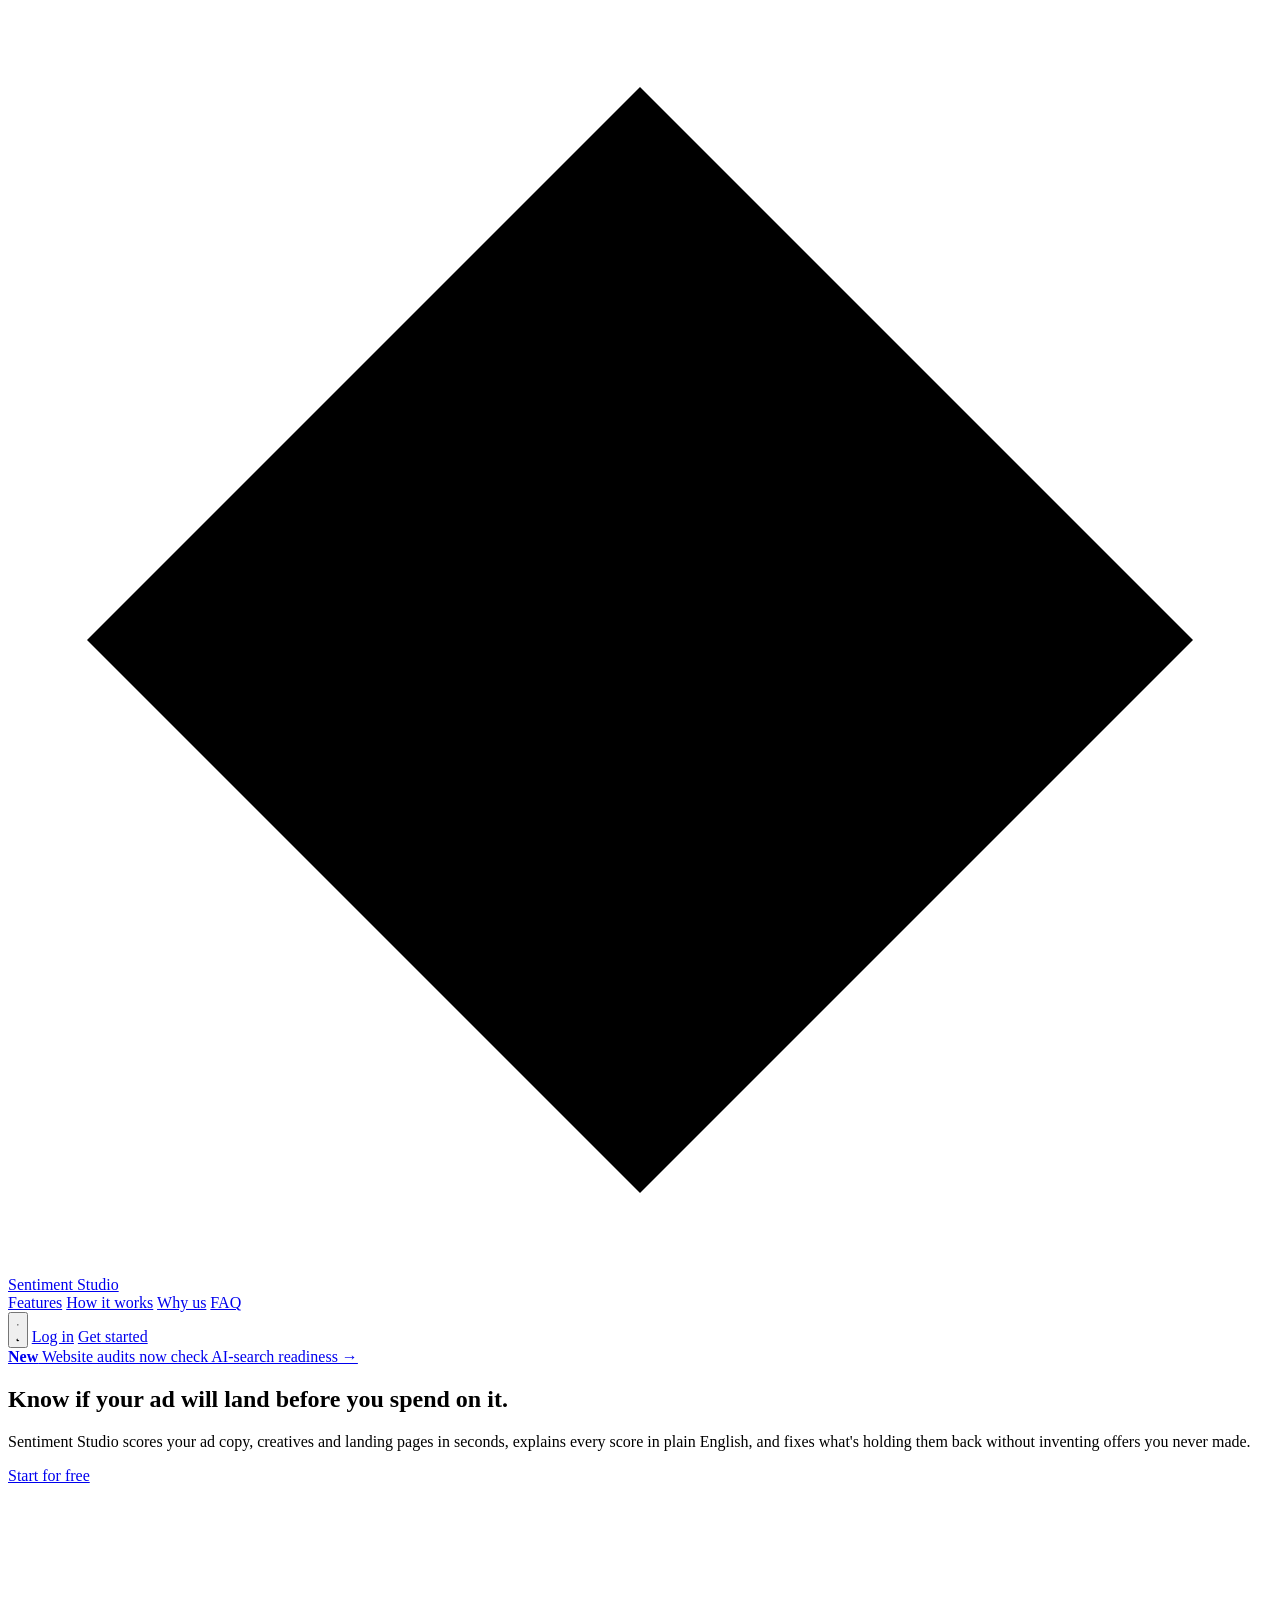
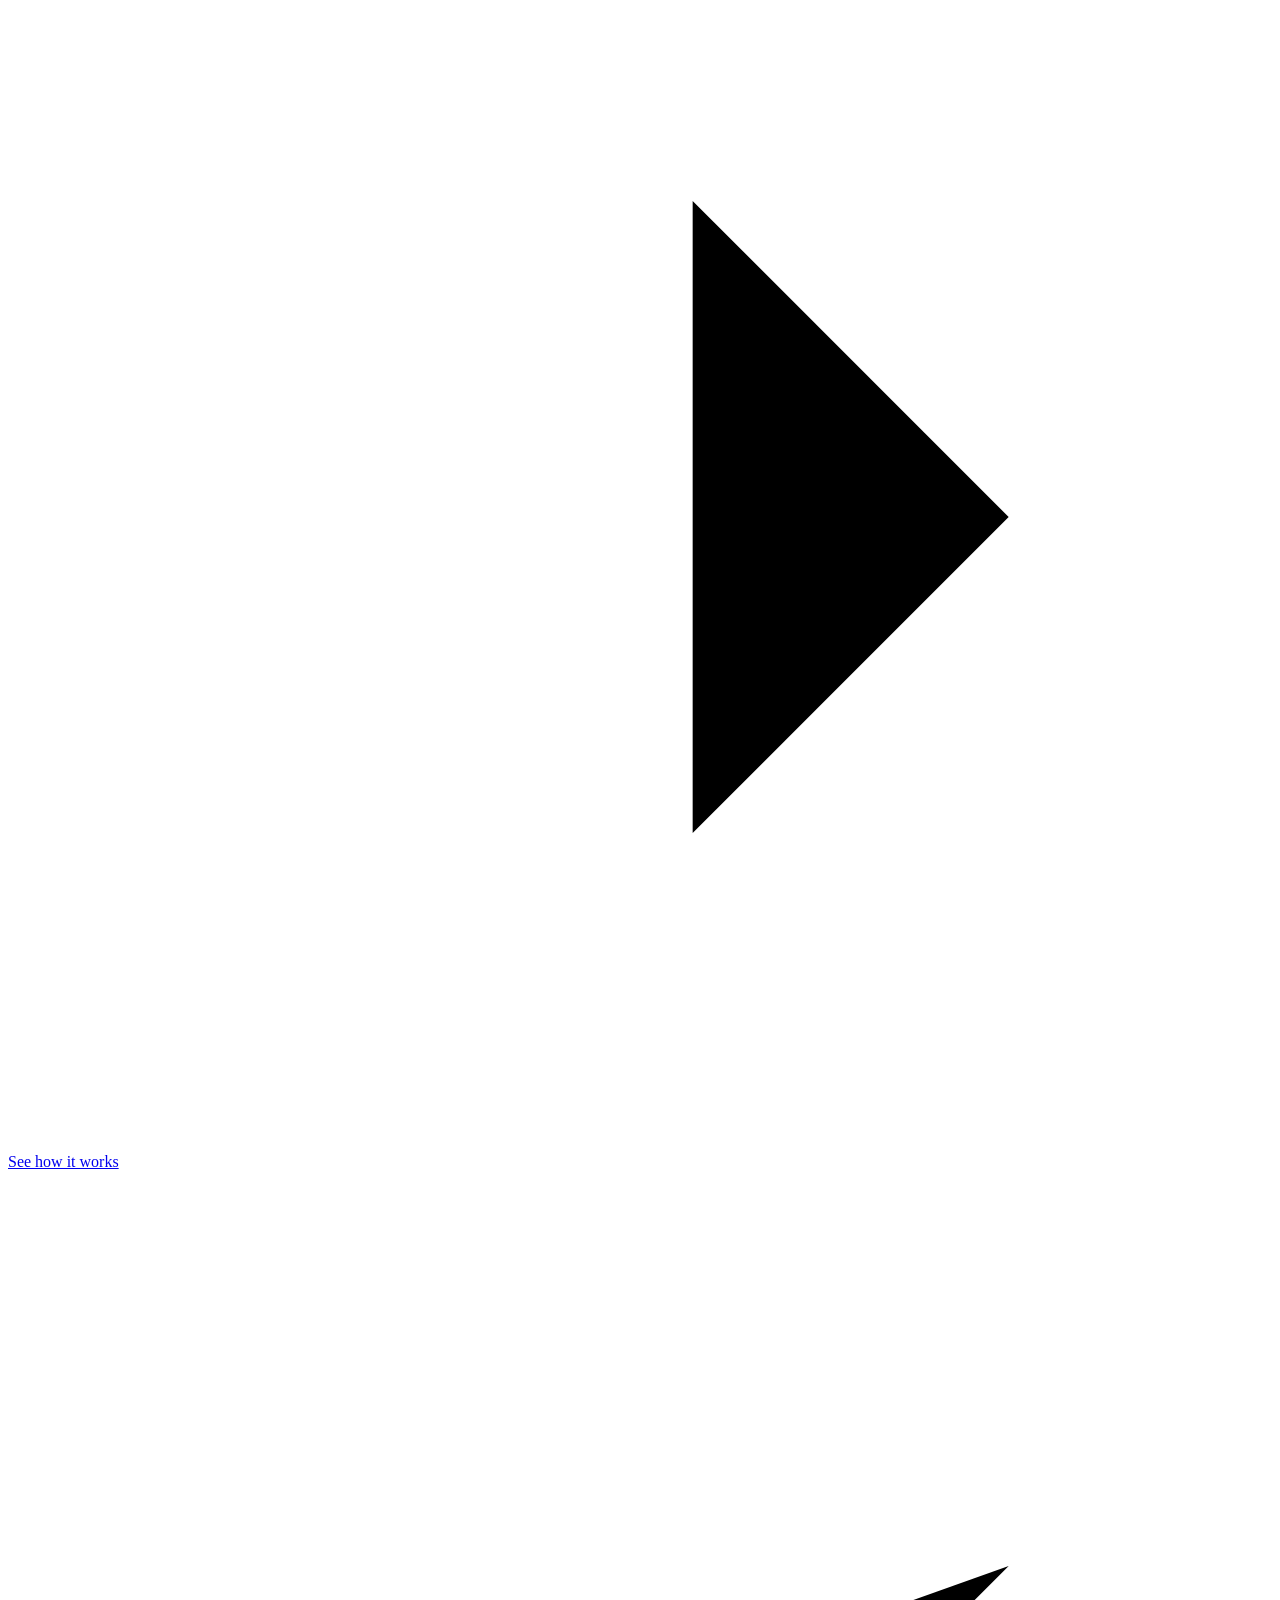
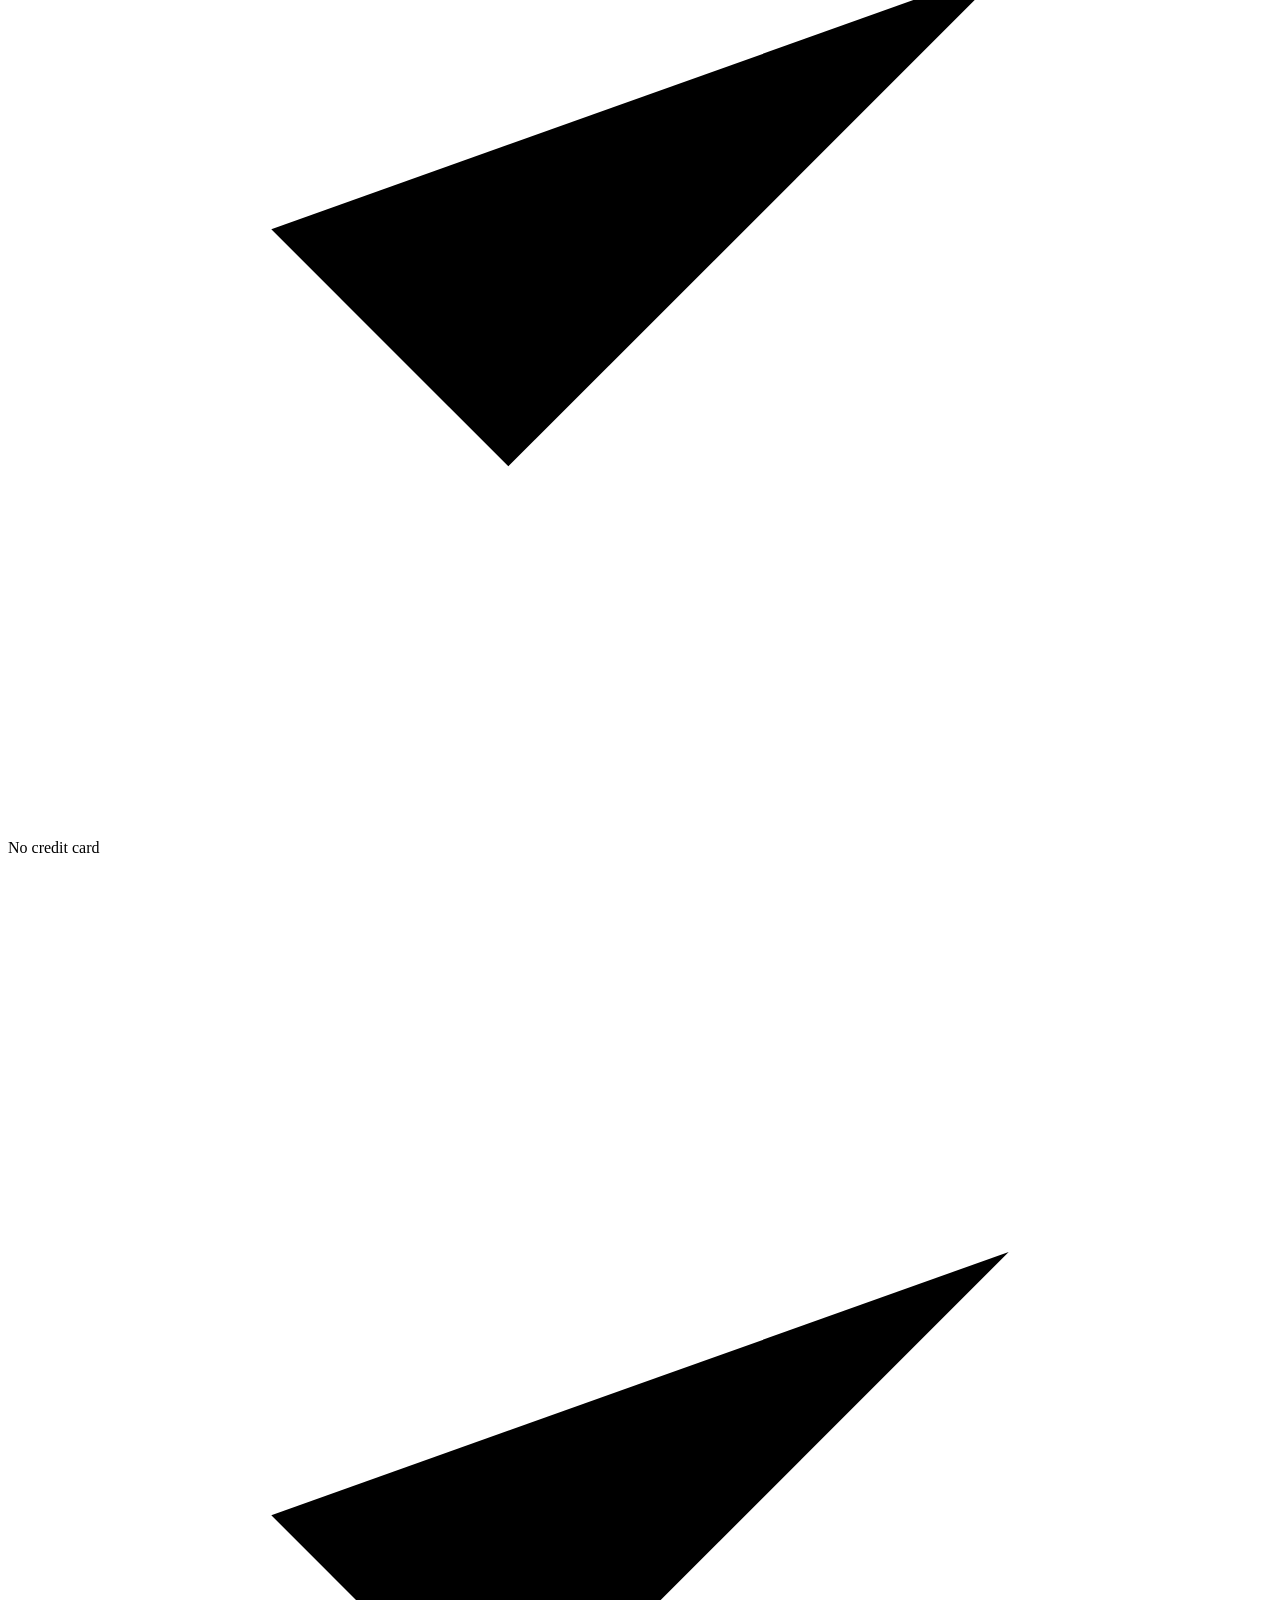
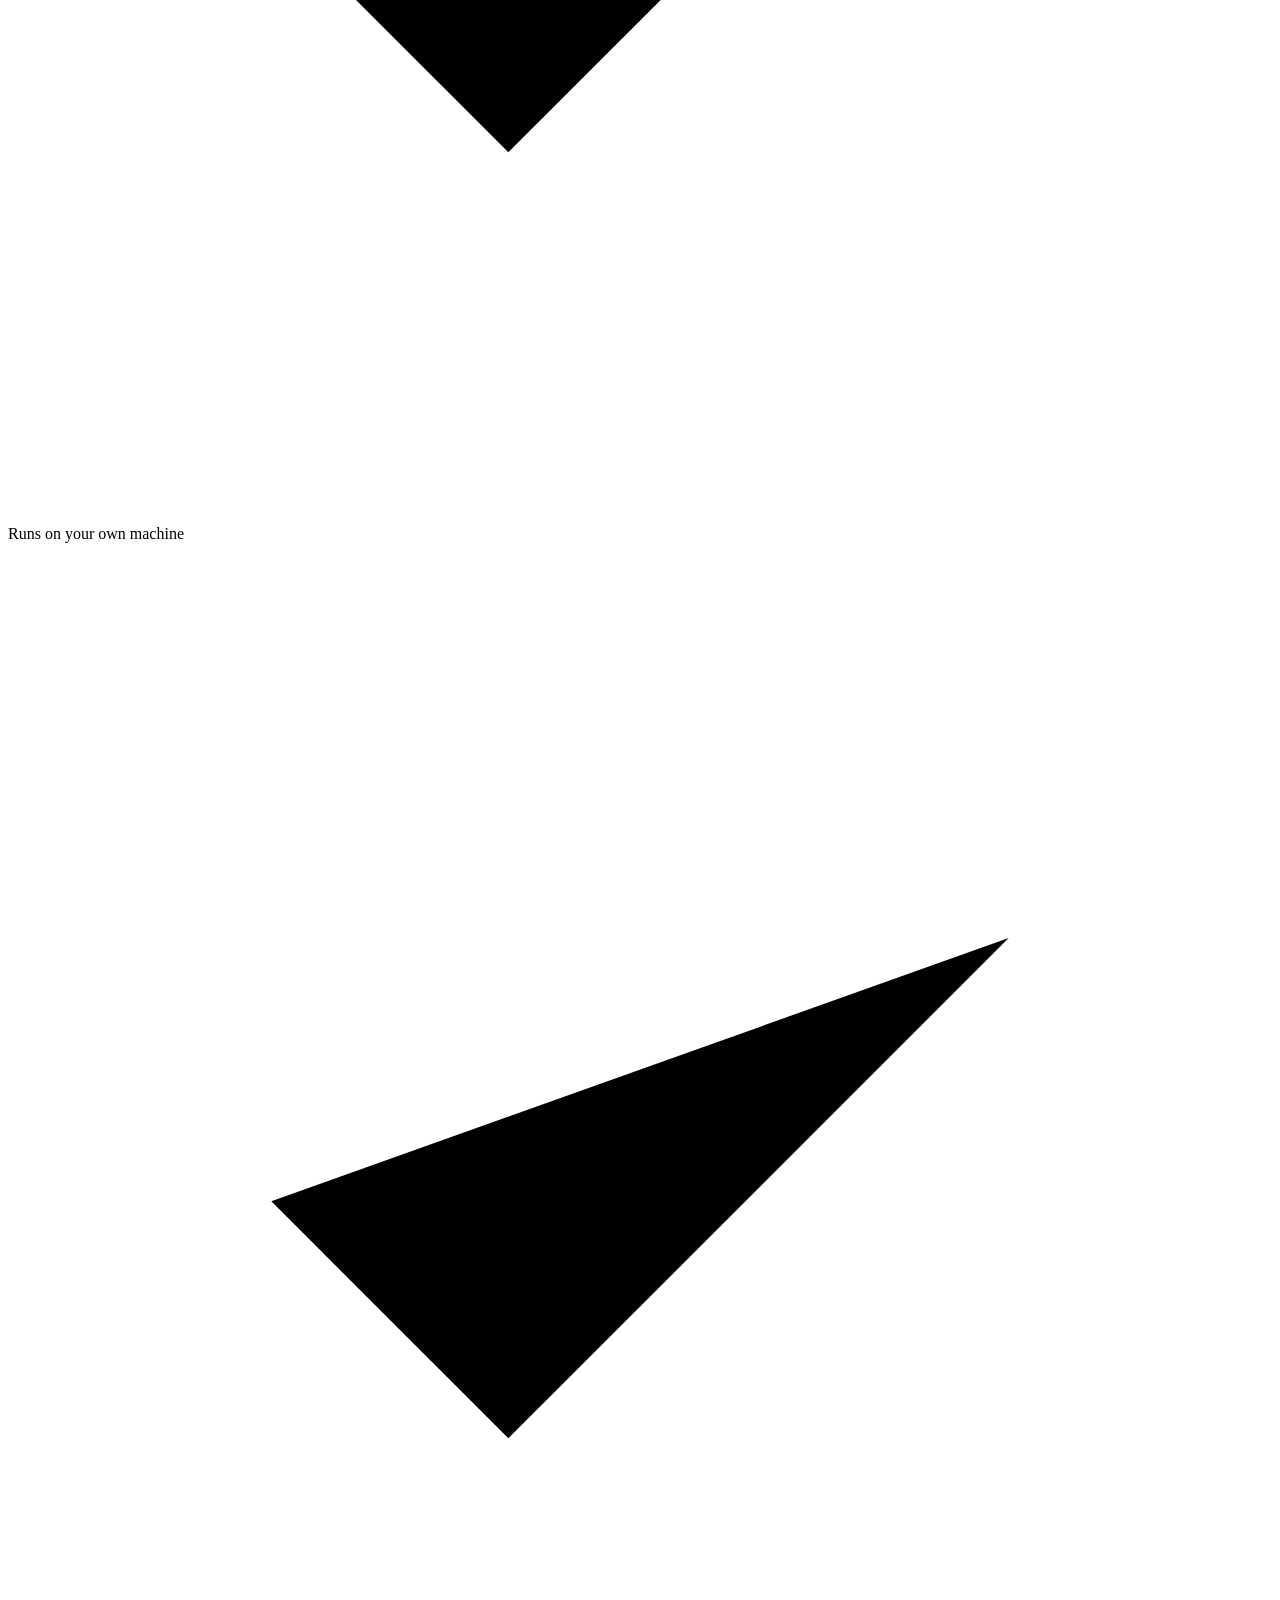
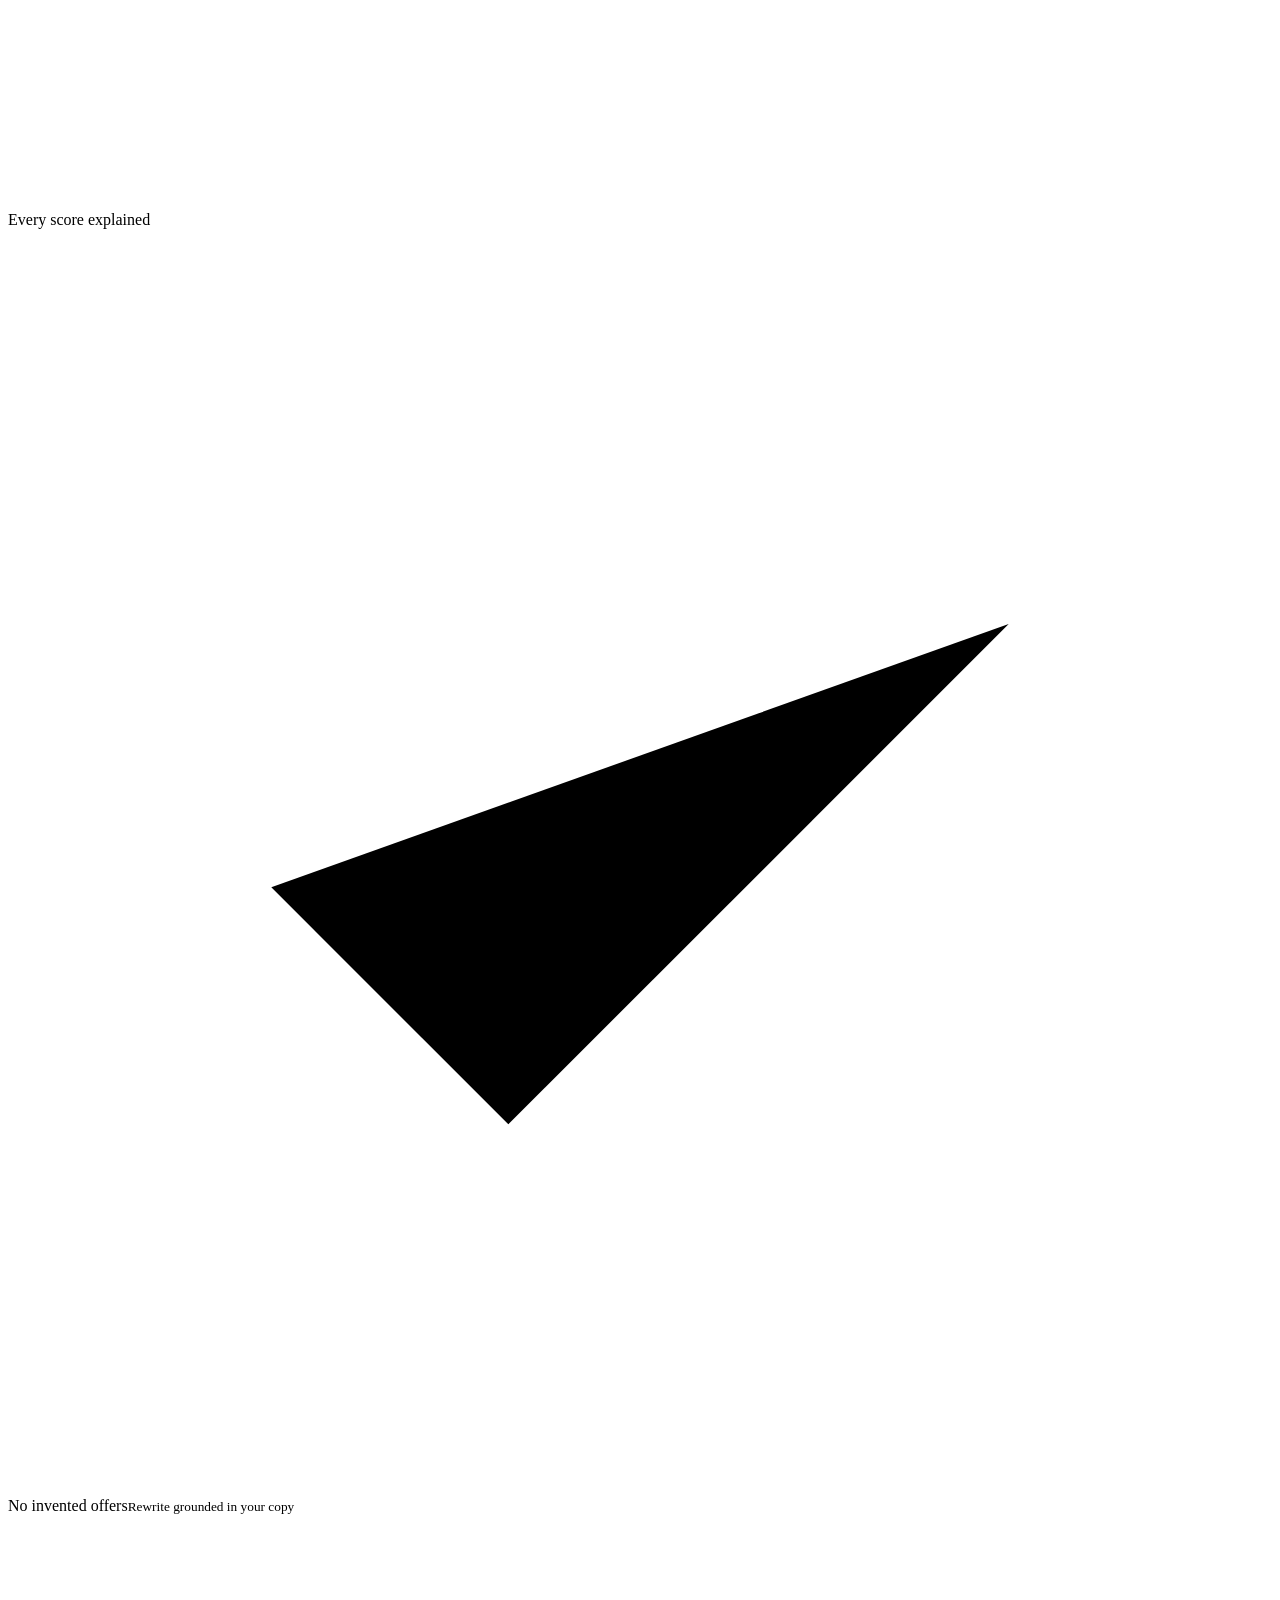
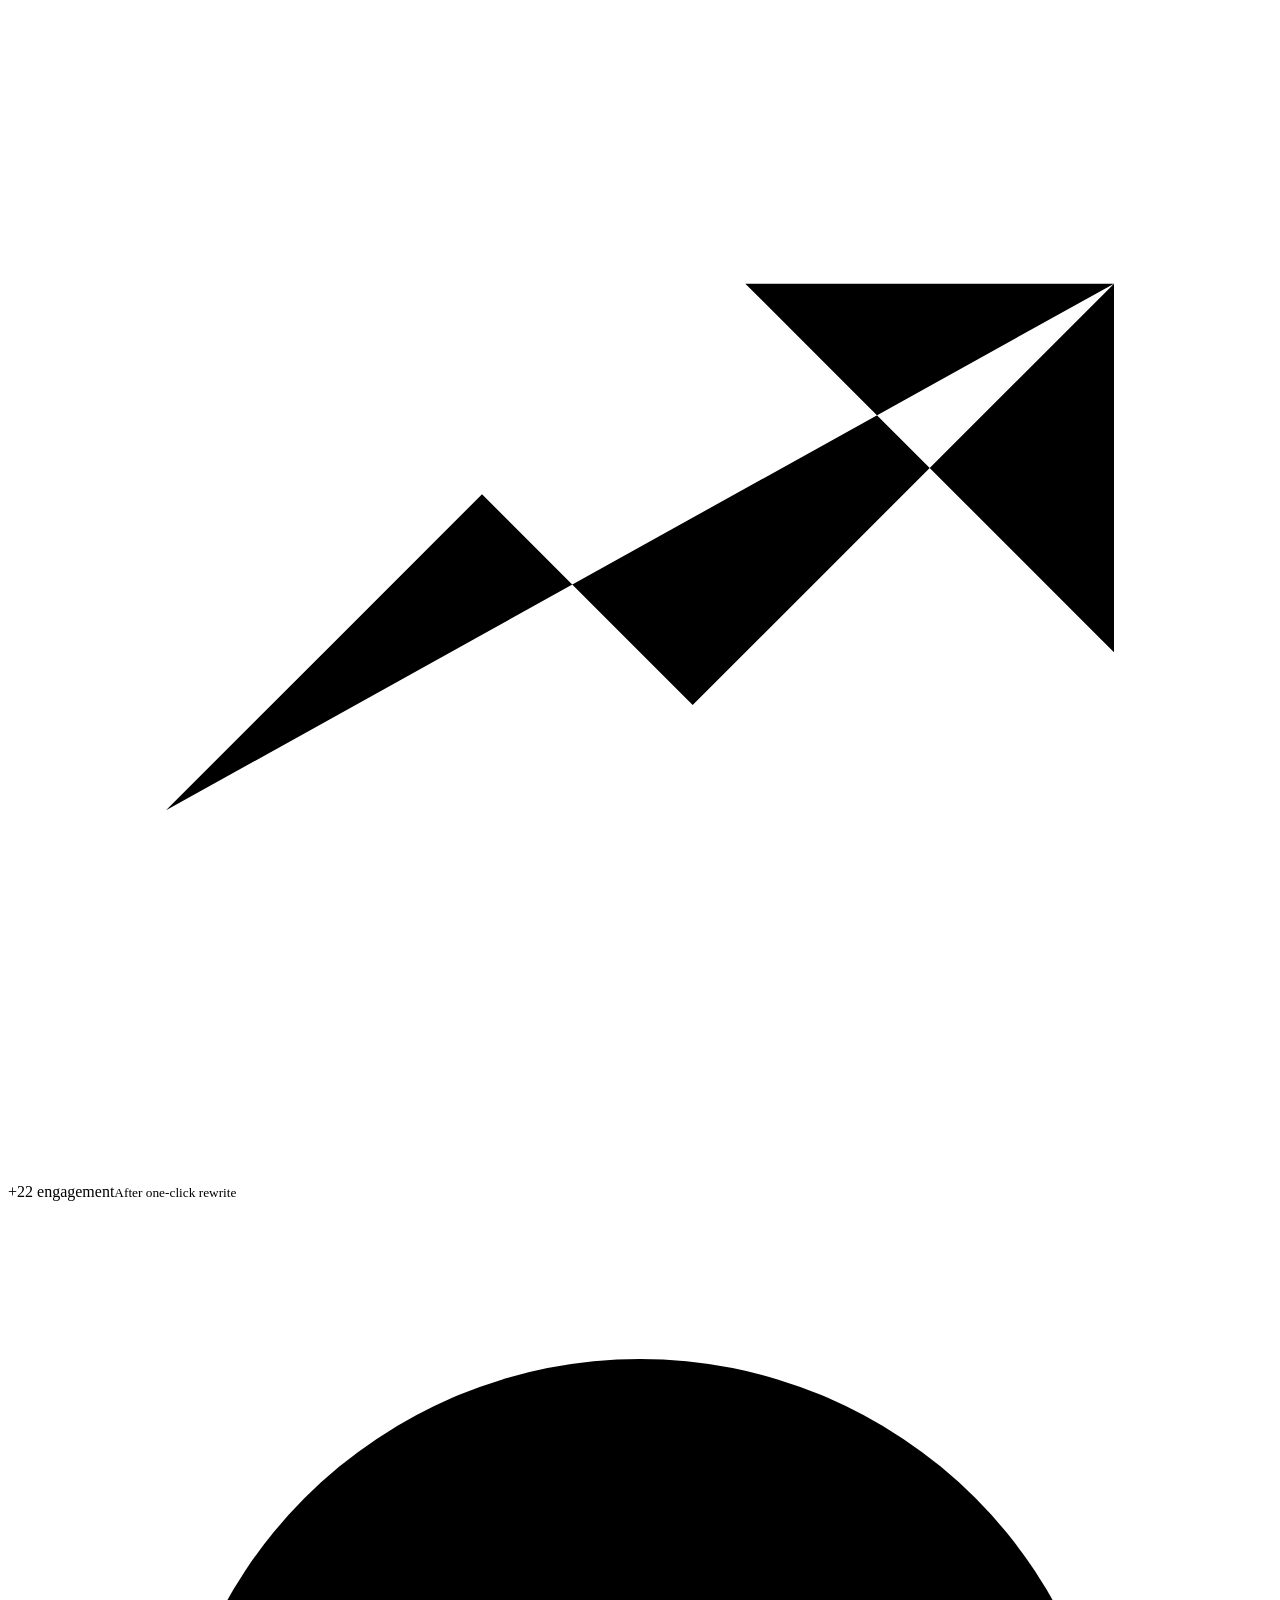
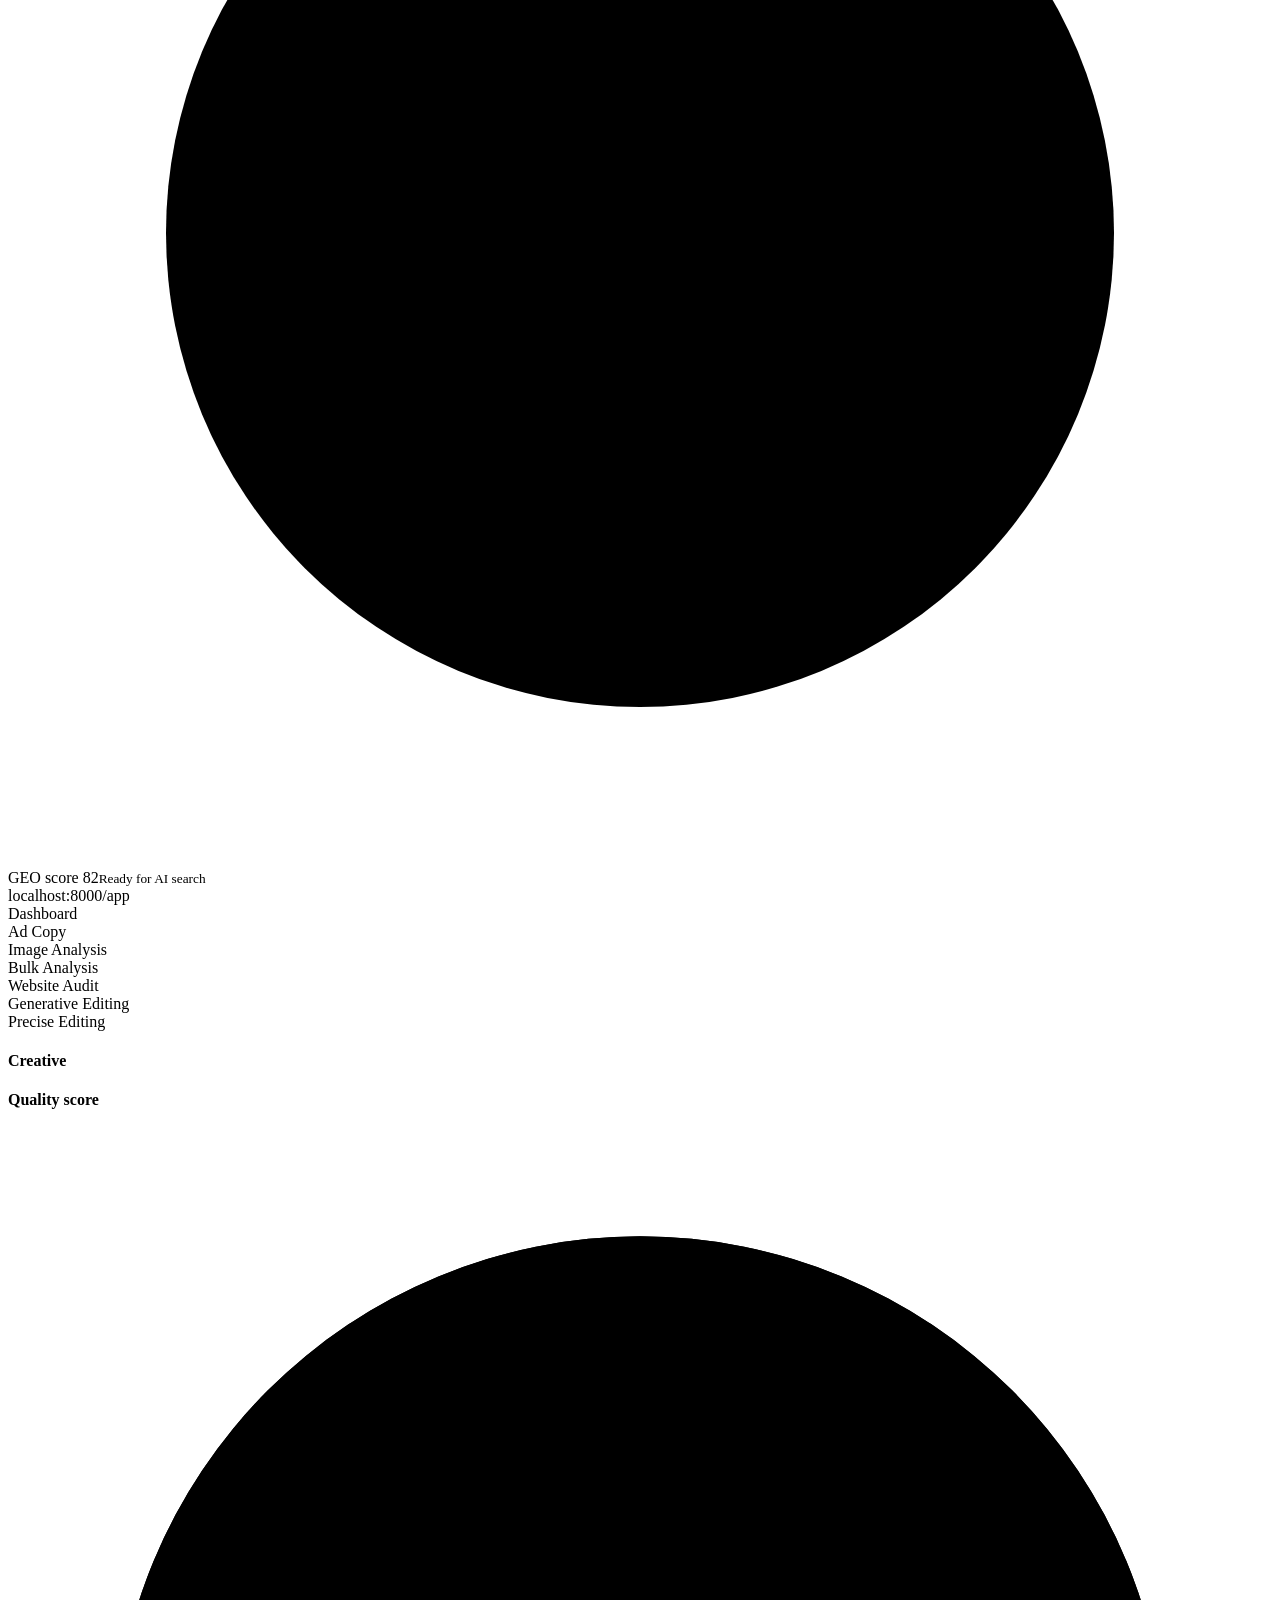
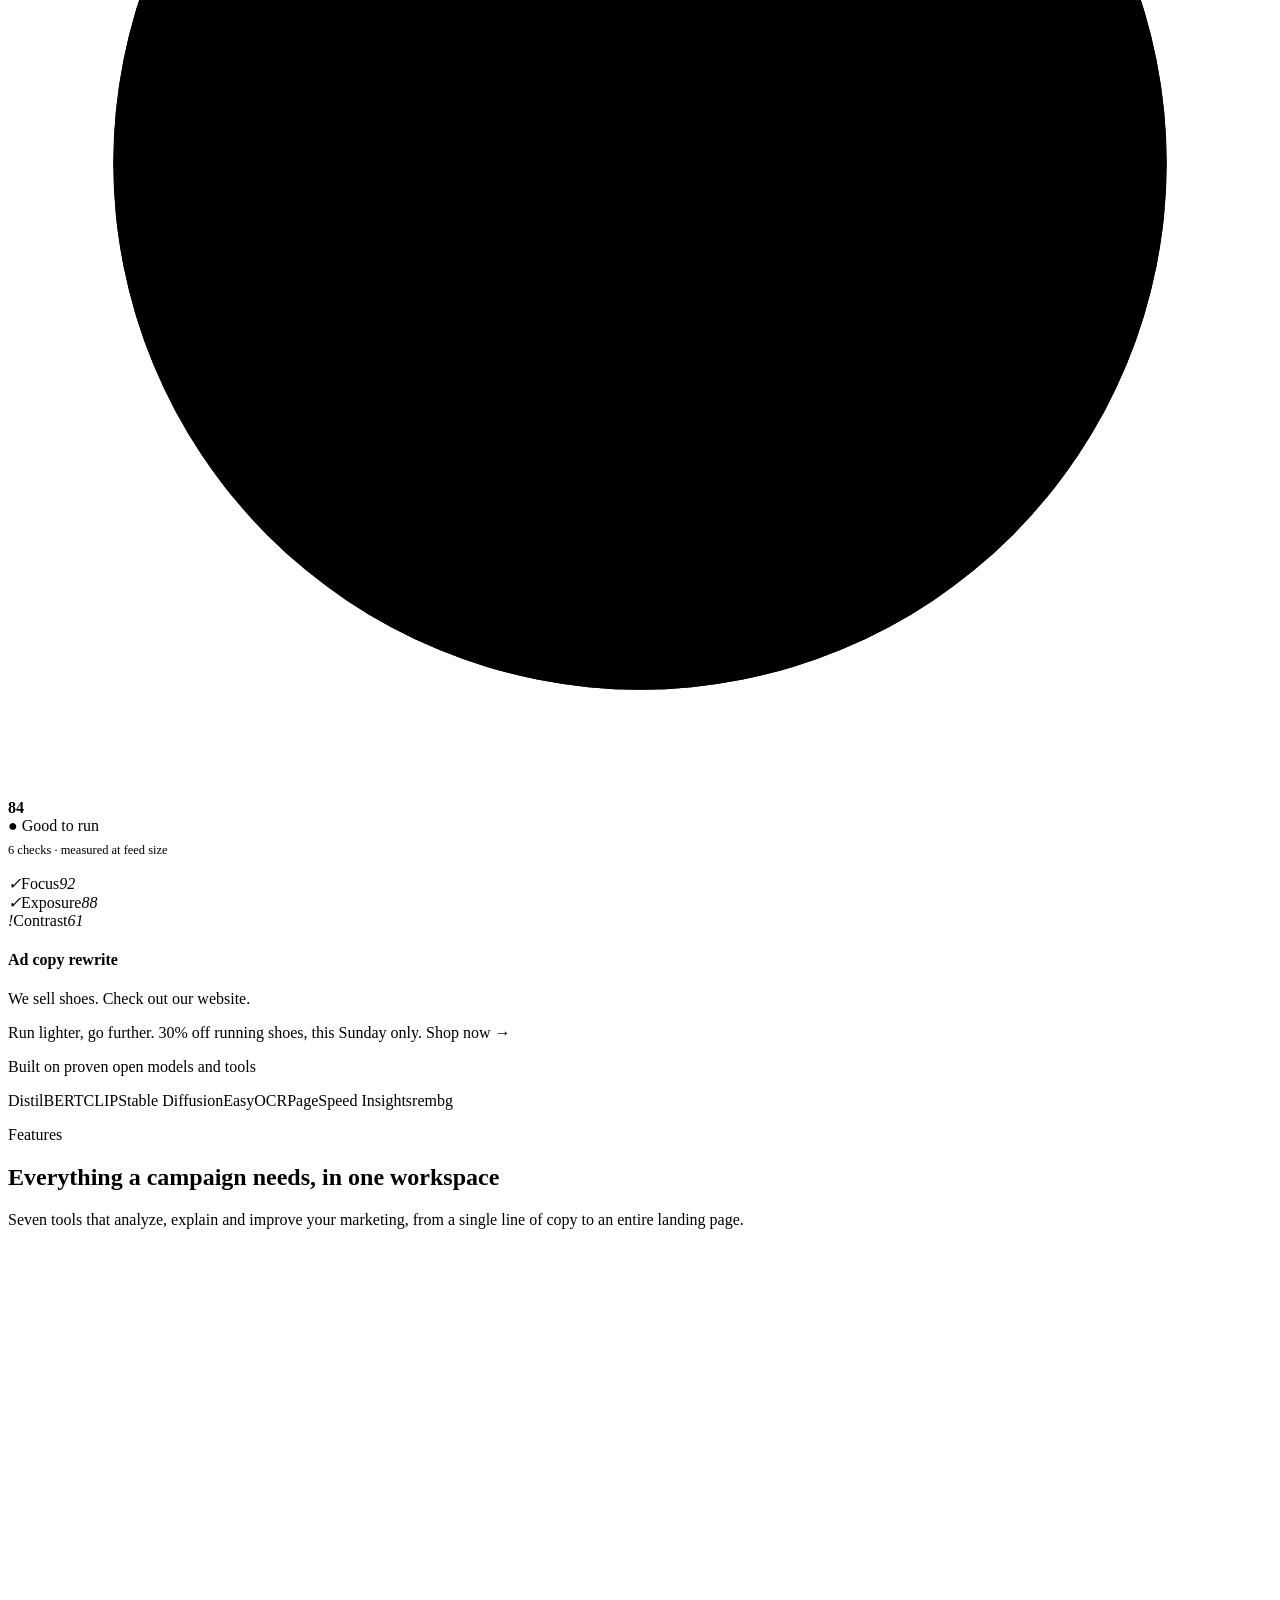
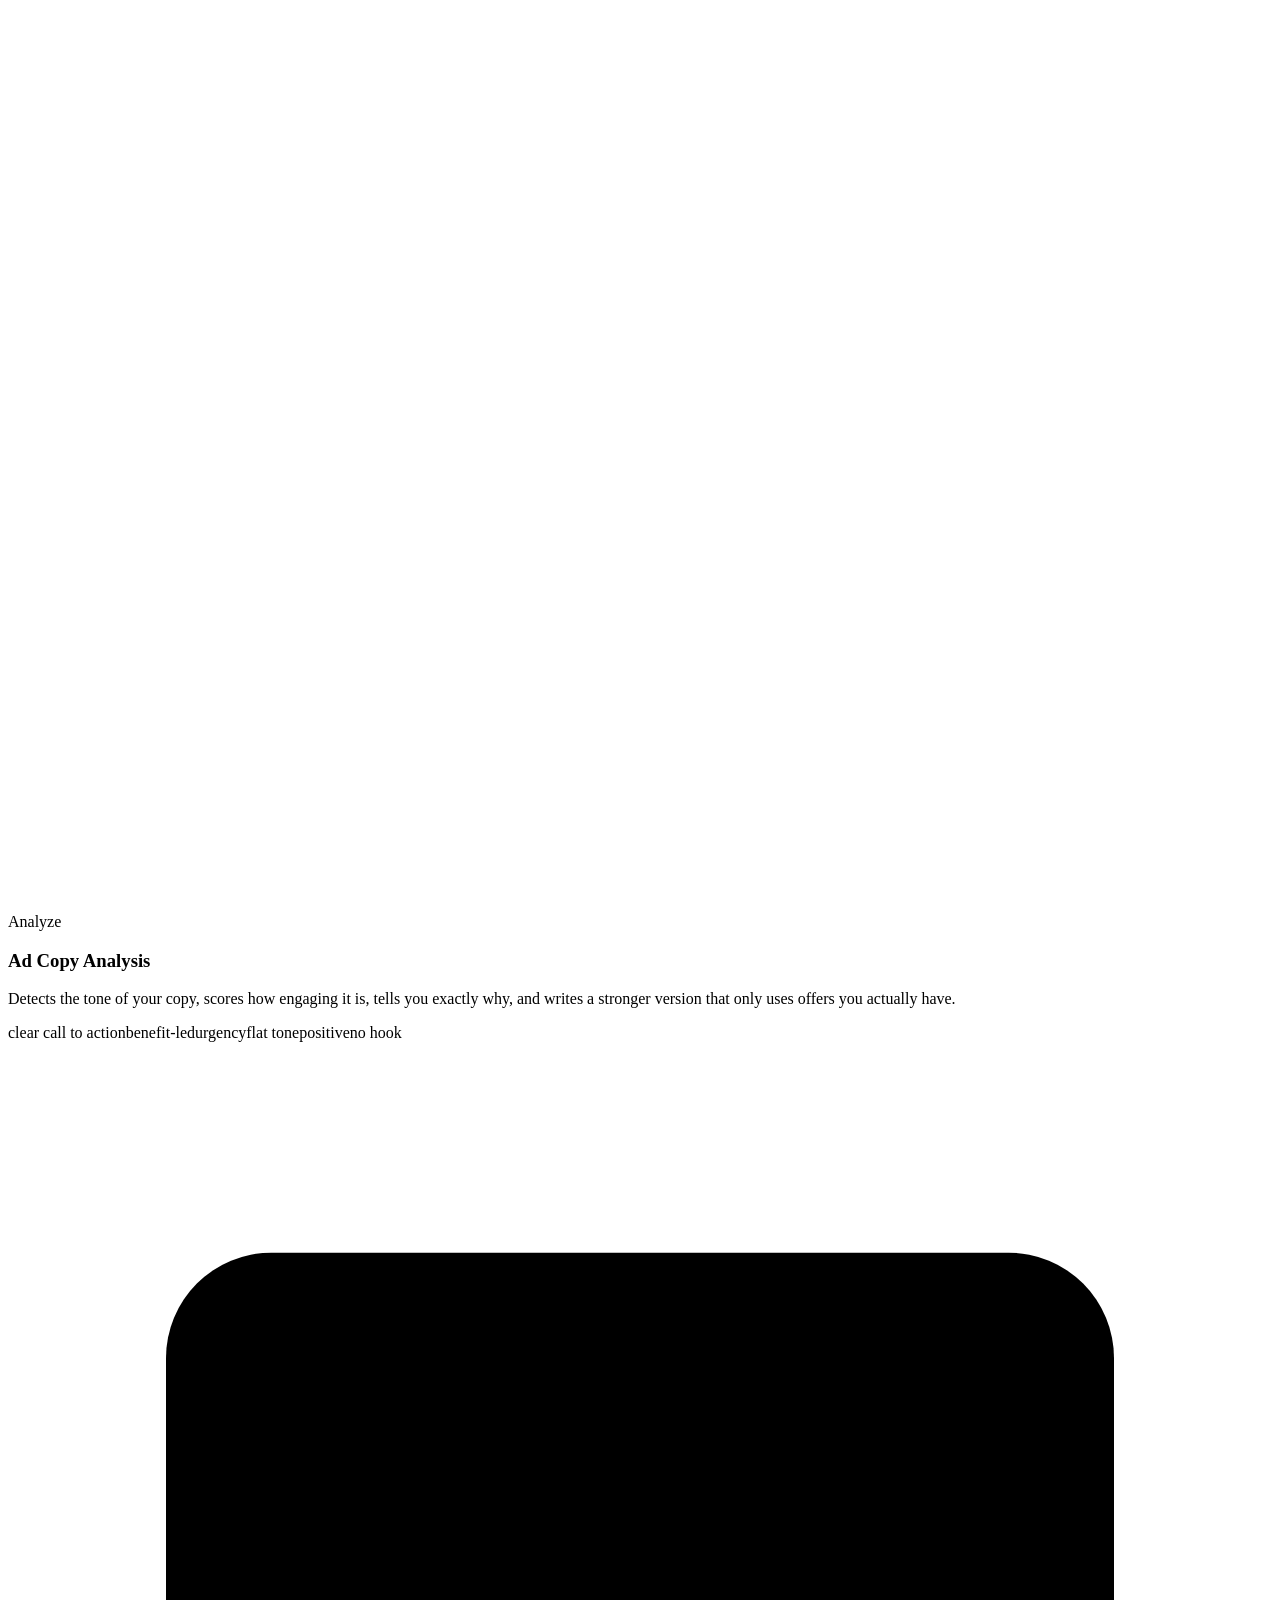
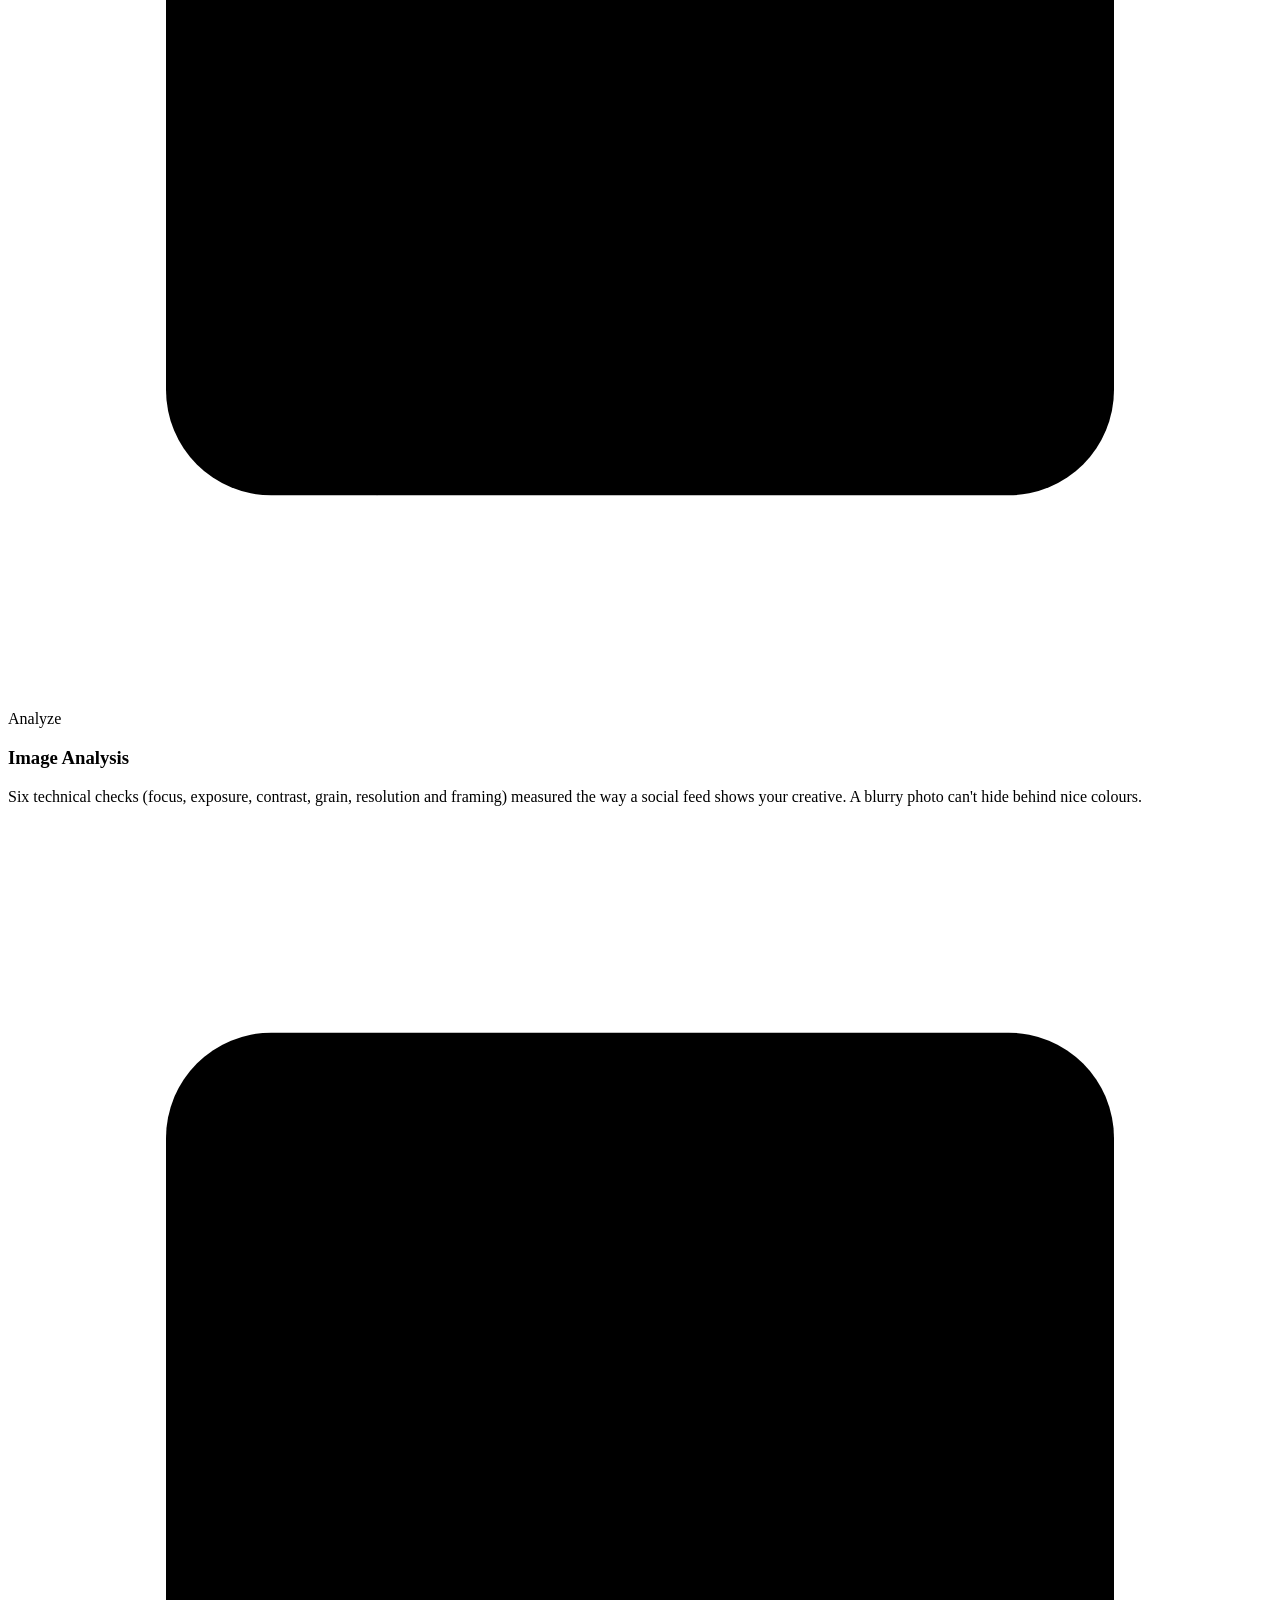
==== web/landing.html @ 0d923887 "Add a landing page, local accounts, a dashboard and light/dark themes - Home page at / introducing t" ====
<!doctype html>
<html lang="en">
<head>
  <meta charset="utf-8">
  <meta name="viewport" content="width=device-width, initial-scale=1">
  <title>Sentiment Studio · Know if your ad will land</title>
  <meta name="description" content="Score your ad copy, creatives and landing pages in seconds, see why, and fix what's holding them back.">
  <link rel="icon" href="data:image/svg+xml,%3Csvg xmlns='http://www.w3.org/2000/svg' viewBox='0 0 32 32'%3E%3Cdefs%3E%3ClinearGradient id='g' x1='0' y1='0' x2='1' y2='1'%3E%3Cstop offset='0' stop-color='%236A4CFF'/%3E%3Cstop offset='1' stop-color='%23FF5E9C'/%3E%3C/linearGradient%3E%3C/defs%3E%3Crect width='32' height='32' rx='9' fill='url(%23g)'/%3E%3Cpath d='M16 7l9 9-9 9-9-9z' fill='white'/%3E%3C/svg%3E">
  <link rel="preconnect" href="https://fonts.googleapis.com">
  <link rel="preconnect" href="https://fonts.gstatic.com" crossorigin>
  <link href="https://fonts.googleapis.com/css2?family=Inter:wght@400;500;600;700&family=Plus+Jakarta+Sans:wght@600;700;800&display=swap" rel="stylesheet">
  <script src="/static/theme.js"></script>
  <link rel="stylesheet" href="/static/theme.css">
  <link rel="stylesheet" href="/static/site.css">
</head>
<body>
  <!-- ── Nav ── -->
  <header class="site-nav" id="nav">
    <div class="container">
      <a class="logo" href="/" aria-label="Sentiment Studio home"><span class="logo-mark"><svg viewBox="0 0 16 16"><path d="M8 1l7 7-7 7-7-7z"/></svg></span><span class="logo-text">Sentiment Studio</span></a>
      <nav class="nav-links" aria-label="Sections">
        <a href="#features">Features</a>
        <a href="#how">How it works</a>
        <a href="#why">Why us</a>
        <a href="#faq">FAQ</a>
      </nav>
      <div class="nav-actions">
        <button class="theme-toggle" data-theme-toggle aria-label="Switch light or dark mode">
          <svg class="i-sun" viewBox="0 0 24 24"><circle cx="12" cy="12" r="4"/><path d="M12 2v2M12 20v2M4.9 4.9l1.4 1.4M17.7 17.7l1.4 1.4M2 12h2M20 12h2M4.9 19.1l1.4-1.4M17.7 6.3l1.4-1.4"/></svg>
          <svg class="i-moon" viewBox="0 0 24 24"><path d="M21 12.8A9 9 0 1 1 11.2 3a7 7 0 0 0 9.8 9.8z"/></svg>
        </button>
        <a class="btn btn-ghost" href="/login" id="nav-login">Log in</a>
        <a class="btn btn-primary" href="/signup" id="nav-cta">Get started</a>
      </div>
    </div>
  </header>

  <main>
    <!-- ── Hero ── -->
    <section class="hero">
      <div class="hero-grid-bg"></div>
      <div class="container">
        <div class="hero-copy">
          <a class="eyebrow-pill reveal" href="#features"><b>New</b> Website audits now check AI-search readiness →</a>
          <h1 class="reveal reveal-d1">Know if your ad will land <span class="gradient-text">before you spend on it.</span></h1>
          <p class="hero-sub reveal reveal-d2">Sentiment Studio scores your ad copy, creatives and landing pages in seconds,
            explains every score in plain English, and fixes what's holding them back without inventing offers you never made.</p>
          <div class="hero-cta reveal reveal-d3">
            <a class="btn btn-primary btn-lg" href="/signup">Start for free
              <svg viewBox="0 0 24 24"><path d="M5 12h14M13 6l6 6-6 6"/></svg></a>
            <a class="btn btn-secondary btn-lg" href="#how">See how it works</a>
          </div>
          <div class="hero-trust reveal reveal-d3">
            <span><svg viewBox="0 0 24 24"><path d="M5 12.5l4.5 4.5L19 7.5"/></svg>No credit card</span>
            <span><svg viewBox="0 0 24 24"><path d="M5 12.5l4.5 4.5L19 7.5"/></svg>Runs on your own machine</span>
            <span><svg viewBox="0 0 24 24"><path d="M5 12.5l4.5 4.5L19 7.5"/></svg>Every score explained</span>
          </div>
        </div>

        <!-- Product preview, drawn in HTML -->
        <div class="mock-wrap reveal" id="mock">
          <div class="float float-1"><span class="fi"><svg viewBox="0 0 24 24"><path d="M5 12.5l4.5 4.5L19 7.5"/></svg></span>
            <div>No invented offers<small>Rewrite grounded in your copy</small></div></div>
          <div class="float float-2"><span class="fi"><svg viewBox="0 0 24 24"><path d="M3 17l6-6 4 4 8-8M14 7h7v7"/></svg></span>
            <div>+22 engagement<small>After one-click rewrite</small></div></div>
          <div class="float float-3"><span class="fi"><svg viewBox="0 0 24 24"><circle cx="12" cy="12" r="9"/><path d="M3 12h18M12 3a14 14 0 0 1 0 18"/></svg></span>
            <div>GEO score 82<small>Ready for AI search</small></div></div>
          <div class="mock" aria-hidden="true">
            <div class="mock-bar"><i></i><i></i><i></i><span>localhost:8000/app</span></div>
            <div class="mock-body">
              <div class="mock-side">
                <div>Dashboard</div><div>Ad Copy</div><div class="on">Image Analysis</div><div>Bulk Analysis</div>
                <div>Website Audit</div><div>Generative Editing</div><div>Precise Editing</div>
              </div>
              <div class="mock-main">
                <div class="mock-card"><h4>Creative</h4><div class="mock-img"></div></div>
                <div class="mock-card">
                  <h4>Quality score</h4>
                  <div class="mock-score">
                    <div class="mini-ring"><svg viewBox="0 0 84 84"><circle class="t" cx="42" cy="42" r="35"/><circle class="v" cx="42" cy="42" r="35"/></svg><b>84</b></div>
                    <div><span class="pill pill-good">● Good to run</span><div style="font-size:.78rem;color:var(--text-3);margin-top:8px">6 checks · measured at feed size</div></div>
                  </div>
                  <div class="mock-checks" style="margin-top:16px">
                    <div class="mock-check"><i class="g">✓</i><span>Focus</span><em>92</em><div class="b"><u style="--w:92%"></u></div></div>
                    <div class="mock-check"><i class="g">✓</i><span>Exposure</span><em>88</em><div class="b"><u style="--w:88%"></u></div></div>
                    <div class="mock-check"><i class="f">!</i><span>Contrast</span><em>61</em><div class="b"><u class="f" style="--w:61%"></u></div></div>
                  </div>
                </div>
                <div class="mock-card mock-copy">
                  <h4>Ad copy rewrite</h4>
                  <p class="old">We sell shoes. Check out our website.</p>
                  <p class="new">Run lighter, go further. 30% off running shoes, this Sunday only. Shop now →</p>
                </div>
              </div>
            </div>
          </div>
        </div>
      </div>
    </section>

    <!-- ── Built on ── -->
    <section class="strip">
      <div class="container">
        <p>Built on proven open models and tools</p>
        <div class="strip-row"><span>DistilBERT</span><span>CLIP</span><span>Stable Diffusion</span><span>EasyOCR</span><span>PageSpeed Insights</span><span>rembg</span></div>
      </div>
    </section>

    <!-- ── Features ── -->
    <section class="section-pad" id="features">
      <div class="container">
        <div class="section-head reveal">
          <p class="kicker">Features</p>
          <h2>Everything a campaign needs, <span class="gradient-text">in one workspace</span></h2>
          <p>Seven tools that analyze, explain and improve your marketing, from a single line of copy to an entire landing page.</p>
        </div>
        <div class="bento">
          <article class="tile tile-lg reveal">
            <span class="t-ico c1"><svg class="ico" viewBox="0 0 24 24"><path d="M4 6h16M4 12h10M4 18h13"/></svg></span>
            <span class="t-tag">Analyze</span>
            <h3>Ad Copy Analysis</h3>
            <p>Detects the tone of your copy, scores how engaging it is, tells you exactly why, and writes a stronger version that only uses offers you actually have.</p>
            <div class="tile-visual"><div class="tv-words"><span class="hl">clear call to action</span><span class="hl">benefit-led</span><span>urgency</span><span class="lo">flat tone</span><span class="hl">positive</span><span class="lo">no hook</span></div></div>
          </article>
          <article class="tile tile-lg reveal reveal-d1">
            <span class="t-ico c2"><svg class="ico" viewBox="0 0 24 24"><rect x="3" y="4" width="18" height="16" rx="2"/><circle cx="9" cy="10" r="2"/><path d="M21 16l-5-5-9 9"/></svg></span>
            <span class="t-tag">Analyze</span>
            <h3>Image Analysis</h3>
            <p>Six technical checks (focus, exposure, contrast, grain, resolution and framing) measured the way a social feed shows your creative. A blurry photo can't hide behind nice colours.</p>
            <div class="tile-visual"><div class="tv-bars"><i style="height:92%"></i><i style="height:70%"></i><i style="height:84%"></i><i style="height:48%"></i><i style="height:76%"></i><i style="height:62%"></i></div></div>
          </article>
          <article class="tile tile-md reveal">
            <span class="t-ico c3"><svg class="ico" viewBox="0 0 24 24"><rect x="3" y="4" width="18" height="16" rx="2"/><path d="M3 10h18M9 10v10"/></svg></span>
            <h3>Bulk Analysis</h3>
            <p>Upload a CSV of a whole campaign. Get tone, scores and rewrites for every row, with charts and a download.</p>
          </article>
          <article class="tile tile-md reveal reveal-d1">
            <span class="t-ico c4"><svg class="ico" viewBox="0 0 24 24"><circle cx="12" cy="12" r="9"/><path d="M3 12h18M12 3a14 14 0 0 1 0 18M12 3a14 14 0 0 0 0 18"/></svg></span>
            <h3>Website Audit</h3>
            <p>SEO, GEO (how ready a page is to be cited by AI assistants) and Core Web Vitals in one report.</p>
          </article>
          <article class="tile tile-md reveal reveal-d2">
            <span class="t-ico c5"><svg class="ico" viewBox="0 0 24 24"><path d="M12 3l1.8 4.7 4.7 1.8-4.7 1.8L12 16l-1.8-4.7-4.7-1.8 4.7-1.8z"/><path d="M19 15l.8 2.2 2.2.8-2.2.8L19 21l-.8-2.2-2.2-.8 2.2-.8z"/></svg></span>
            <h3>Generative Editing</h3>
            <p>Describe a new style or scene and Stable Diffusion restyles your creative, with before and after scores.</p>
          </article>
          <article class="tile tile-lg reveal">
            <span class="t-ico c6"><svg class="ico" viewBox="0 0 24 24"><circle cx="12" cy="12" r="8"/><circle cx="12" cy="12" r="3"/><path d="M12 2v3M12 19v3M2 12h3M19 12h3"/></svg></span>
            <span class="t-tag">Create &amp; edit</span>
            <h3>Precise Editing</h3>
            <p>Remove a busy background in one click, or find the text in an image and replace it, perfect for changing a price or a date without opening a design tool.</p>
          </article>
          <article class="tile tile-lg reveal reveal-d1">
            <span class="t-ico c7"><svg class="ico" viewBox="0 0 24 24"><path d="M12 20h9"/><path d="M16.5 3.5a2.1 2.1 0 0 1 3 3L7 19l-4 1 1-4z"/></svg></span>
            <span class="t-tag">Create &amp; edit</span>
            <h3>Canvas Editor</h3>
            <p>Annotate, crop, draw shapes and add text boxes right in your browser. Download a clean PNG when you're done.</p>
          </article>
        </div>
      </div>
    </section>

    <!-- ── How it works ── -->
    <section class="section-pad" id="how" style="padding-top:24px">
      <div class="container">
        <div class="section-head reveal">
          <p class="kicker">How it works</p>
          <h2>From guesswork to a clear answer in three steps</h2>
        </div>
        <div class="steps">
          <div class="step reveal"><div class="step-num">1</div><h3>Drop it in</h3>
            <p>Paste your ad copy, upload a creative or a campaign CSV, or enter a landing page URL.</p></div>
          <div class="step reveal reveal-d1"><div class="step-num">2</div><h3>See the score and the why</h3>
            <p>Every score comes with the checks behind it, so you know exactly what's working and what isn't.</p></div>
          <div class="step reveal reveal-d2"><div class="step-num">3</div><h3>Fix it and compare</h3>
            <p>Apply a rewrite, a style or an edit, then compare before and after side by side and download the winner.</p></div>
        </div>
      </div>
    </section>

    <!-- ── Why ── -->
    <section class="section-pad why" id="why">
      <div class="container">
        <div class="section-head reveal">
          <p class="kicker">Why Sentiment Studio</p>
          <h2>Built to be <span class="gradient-text">trusted</span>, not just impressive</h2>
          <p>Most AI tools hand you a number. We show our working, and we never let a nice-looking result hide a real problem.</p>
        </div>
        <div class="why-grid">
          <div class="why-card reveal"><div class="w-ico"><svg class="ico" viewBox="0 0 24 24"><path d="M9 11l3 3 8-8"/><path d="M20 12v6a2 2 0 0 1-2 2H6a2 2 0 0 1-2-2V6a2 2 0 0 1 2-2h9"/></svg></div>
            <h3>Every score explained</h3><p>Each number lists the checks and reasons behind it, and is clearly labelled as a rule-based heuristic or a trained model.</p></div>
          <div class="why-card reveal reveal-d1"><div class="w-ico"><svg class="ico" viewBox="0 0 24 24"><path d="M12 3l8 4v5c0 5-3.5 8-8 9-4.5-1-8-4-8-9V7z"/><path d="M9 12l2 2 4-4"/></svg></div>
            <h3>Never invents offers</h3><p>Rewrites can only mention prices, discounts, deadlines or guarantees that appear in your copy or offer details. Anything else is rejected.</p></div>
          <div class="why-card reveal reveal-d2"><div class="w-ico"><svg class="ico" viewBox="0 0 24 24"><circle cx="11" cy="11" r="7"/><path d="M21 21l-4.3-4.3M8 11h6"/></svg></div>
            <h3>Real defects can't hide</h3><p>A blurry, dark or low-resolution image is capped at a low score, however good the rest looks. That's how it should be.</p></div>
          <div class="why-card reveal"><div class="w-ico"><svg class="ico" viewBox="0 0 24 24"><rect x="4" y="10" width="16" height="11" rx="2"/><path d="M8 10V7a4 4 0 0 1 8 0v3"/></svg></div>
            <h3>Private by design</h3><p>Your copy and creatives are analyzed on your own machine. Nothing is uploaded to a third-party AI service.</p></div>
          <div class="why-card reveal reveal-d1"><div class="w-ico"><svg class="ico" viewBox="0 0 24 24"><path d="M13 2L4 14h7l-1 8 9-12h-7z"/></svg></div>
            <h3>Answers in seconds</h3><p>Models stay loaded and warm, so a copy or image check comes back almost instantly, with no queue and no credits.</p></div>
          <div class="why-card reveal reveal-d2"><div class="w-ico"><svg class="ico" viewBox="0 0 24 24"><rect x="3" y="3" width="7" height="7" rx="1.5"/><rect x="14" y="3" width="7" height="7" rx="1.5"/><rect x="3" y="14" width="7" height="7" rx="1.5"/><rect x="14" y="14" width="7" height="7" rx="1.5"/></svg></div>
            <h3>One tool, not five</h3><p>Copy testing, image QA, SEO audits and quick edits live in one workspace with one login and one history.</p></div>
        </div>

        <div class="vs">
          <div class="vs-col them reveal">
            <h3>Without Sentiment Studio</h3>
            <ul>
              <li><svg viewBox="0 0 24 24"><path d="M6 6l12 12M18 6L6 18"/></svg>Launch, wait for results, and find out the ad was weak after the budget is spent</li>
              <li><svg viewBox="0 0 24 24"><path d="M6 6l12 12M18 6L6 18"/></svg>AI copy tools that happily invent a "50% off" you never offered</li>
              <li><svg viewBox="0 0 24 24"><path d="M6 6l12 12M18 6L6 18"/></svg>A soft, blurry creative slips through because it "looked fine on my laptop"</li>
              <li><svg viewBox="0 0 24 24"><path d="M6 6l12 12M18 6L6 18"/></svg>Separate tools and logins for copy, images, SEO and editing</li>
            </ul>
          </div>
          <div class="vs-col us reveal reveal-d1">
            <h3><span class="logo-mark" style="width:26px;height:26px;border-radius:8px"><svg viewBox="0 0 16 16"><path d="M8 1l7 7-7 7-7-7z"/></svg></span>With Sentiment Studio</h3>
            <ul>
              <li><svg viewBox="0 0 24 24"><path d="M5 12.5l4.5 4.5L19 7.5"/></svg>Spot weak copy and creatives before you spend a single rupee</li>
              <li><svg viewBox="0 0 24 24"><path d="M5 12.5l4.5 4.5L19 7.5"/></svg>Rewrites that stay true to your real offer, checked automatically</li>
              <li><svg viewBox="0 0 24 24"><path d="M5 12.5l4.5 4.5L19 7.5"/></svg>Six technical checks at feed size catch blur, bad exposure and low resolution</li>
              <li><svg viewBox="0 0 24 24"><path d="M5 12.5l4.5 4.5L19 7.5"/></svg>Analyze, fix and compare in one place, with a history on your dashboard</li>
            </ul>
          </div>
        </div>
      </div>
    </section>

    <!-- ── Stats ── -->
    <section class="section-pad" style="padding-bottom:0">
      <div class="container">
        <div class="stats">
          <div class="stat reveal"><b class="gradient-text">7</b><span>tools in one workspace</span></div>
          <div class="stat reveal reveal-d1"><b class="gradient-text">6</b><span>quality checks on every image</span></div>
          <div class="stat reveal reveal-d2"><b class="gradient-text">3</b><span>scores per web page: SEO, GEO, speed</span></div>
          <div class="stat reveal reveal-d3"><b class="gradient-text">0</b><span>invented offers in rewrites</span></div>
        </div>
      </div>
    </section>

    <!-- ── FAQ ── -->
    <section class="section-pad" id="faq">
      <div class="container">
        <div class="section-head reveal"><p class="kicker">FAQ</p><h2>Questions, answered</h2></div>
        <div class="faq reveal">
          <details><summary>Is my data private?</summary>
            <p>Yes. Sentiment Studio runs on your own computer, and your ad copy and images are analyzed locally. The only things that leave your machine are the pages you ask the Website Audit to fetch, and the page URL sent to Google PageSpeed Insights for speed scores.</p></details>
          <details><summary>What does "heuristic" mean next to a score?</summary>
            <p>It means the score comes from a transparent set of rules (like "has a call to action" or "image is in focus") rather than a model trained on campaign results. We label it so you always know how much weight to give it, and every heuristic score lists the checks behind it.</p></details>
          <details><summary>What is GEO?</summary>
            <p>Generative Engine Optimization: how ready your page is to be found, understood and cited by AI assistants and AI search. The audit checks things like structured data, clear answers, and whether AI crawlers are allowed.</p></details>
          <details><summary>Do I need a powerful computer or a GPU?</summary>
            <p>No. Copy, image and website analysis run comfortably on a normal laptop. Generative Editing works on a CPU too, but a GPU makes it much faster.</p></details>
          <details><summary>Can it use my own trained models?</summary>
            <p>Yes. If you fine-tune the sentiment model or train the image engagement model on your own data, the app picks them up automatically and shows which one is in use.</p></details>
          <details><summary>Does it cost anything?</summary>
            <p>No subscription and no credits. It runs on your own machine, so the only cost is your computer's time.</p></details>
        </div>
      </div>
    </section>

    <!-- ── CTA ── -->
    <section>
      <div class="container">
        <div class="cta reveal">
          <h2>Make your next campaign your best one</h2>
          <p>Create a free account and analyze your first ad in under a minute.</p>
          <div class="hero-cta" style="margin-top:0">
            <a class="btn btn-white btn-lg" href="/signup">Get started free</a>
            <a class="btn btn-outline-white btn-lg" href="/login">I already have an account</a>
          </div>
        </div>
      </div>
    </section>
  </main>

  <footer class="footer">
    <div class="container">
      <div class="footer-grid">
        <div>
          <a class="logo" href="/"><span class="logo-mark"><svg viewBox="0 0 16 16"><path d="M8 1l7 7-7 7-7-7z"/></svg></span>Sentiment Studio</a>
          <p>AI-assisted analysis and editing for ad copy, creatives and landing pages.</p>
        </div>
        <div><h4>Analyze</h4><ul><li><a href="/app#/copy">Ad Copy</a></li><li><a href="/app#/image">Image Analysis</a></li><li><a href="/app#/bulk">Bulk Analysis</a></li><li><a href="/app#/website">Website Audit</a></li></ul></div>
        <div><h4>Create</h4><ul><li><a href="/app#/generate">Generative Editing</a></li><li><a href="/app#/precise">Precise Editing</a></li><li><a href="/app#/canvas">Canvas Editor</a></li></ul></div>
        <div><h4>Product</h4><ul><li><a href="#features">Features</a></li><li><a href="#why">Why us</a></li><li><a href="#faq">FAQ</a></li><li><a href="https://github.com/kashvi1504/AI-Driven-Multimodal-Marketing-Assistant">GitHub</a></li></ul></div>
      </div>
      <div class="footer-bottom"><span>© <span id="year"></span> Sentiment Studio</span><span>Runs locally · Made for marketers</span></div>
    </div>
  </footer>

  <script>
    "use strict";
    document.getElementById("year").textContent = new Date().getFullYear();
    const nav = document.getElementById("nav");
    const onScroll = () => nav.classList.toggle("scrolled", window.scrollY > 8);
    window.addEventListener("scroll", onScroll, { passive: true }); onScroll();

    // reveal on scroll (the product mock also animates its ring and bars)
    const io = new IntersectionObserver((entries) => entries.forEach((e) => {
      if (!e.isIntersecting) return;
      e.target.classList.add("in");
      e.target.querySelectorAll(".mock-check .b u").forEach((u) => { u.style.width = u.style.getPropertyValue("--w"); });
      io.unobserve(e.target);
    }), { threshold: 0.12, rootMargin: "0px 0px -40px 0px" });
    document.querySelectorAll(".reveal").forEach((el) => io.observe(el));

    // already signed in? point the header straight at the app
    fetch("/api/auth/me").then((r) => r.ok ? r.json() : null).then((d) => {
      if (!d) return;
      document.getElementById("nav-login").style.display = "none";
      const cta = document.getElementById("nav-cta");
      cta.textContent = "Open dashboard"; cta.href = "/app";
    }).catch(() => {});
  </script>
</body>
</html>
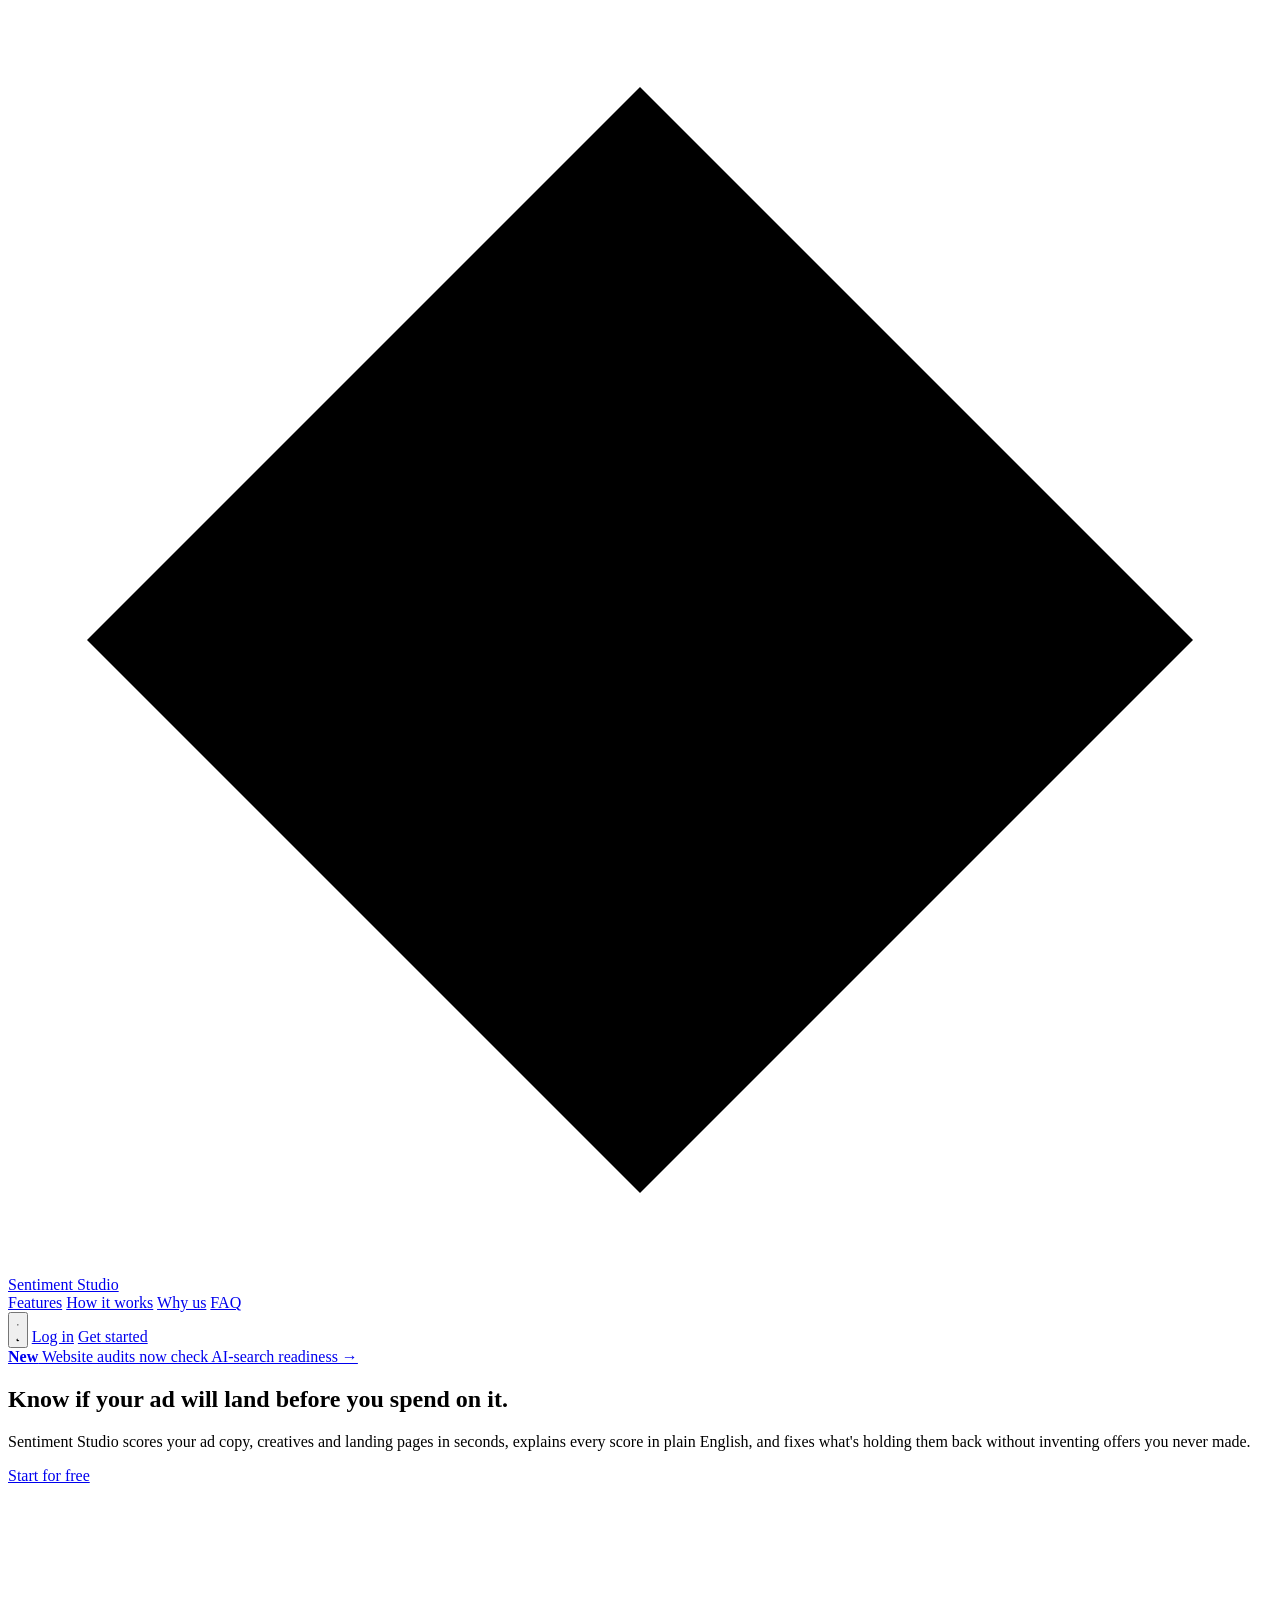
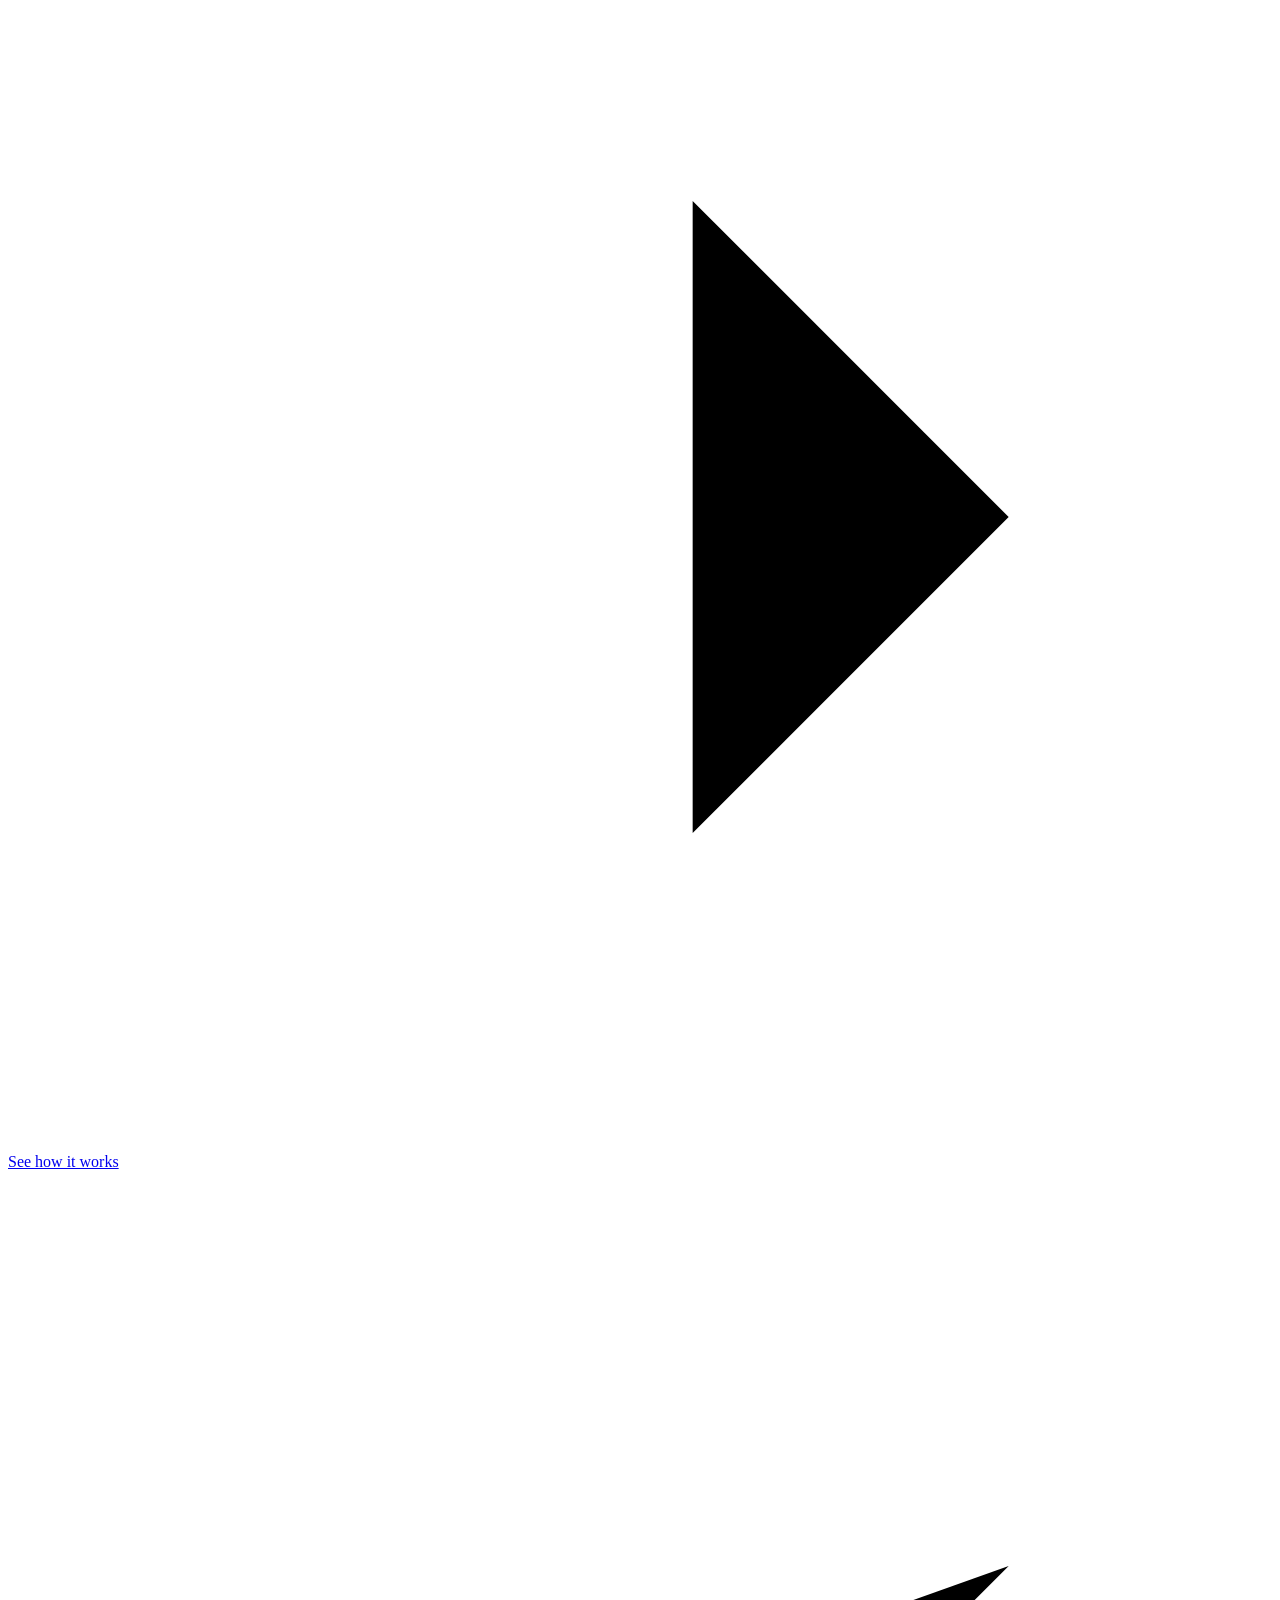
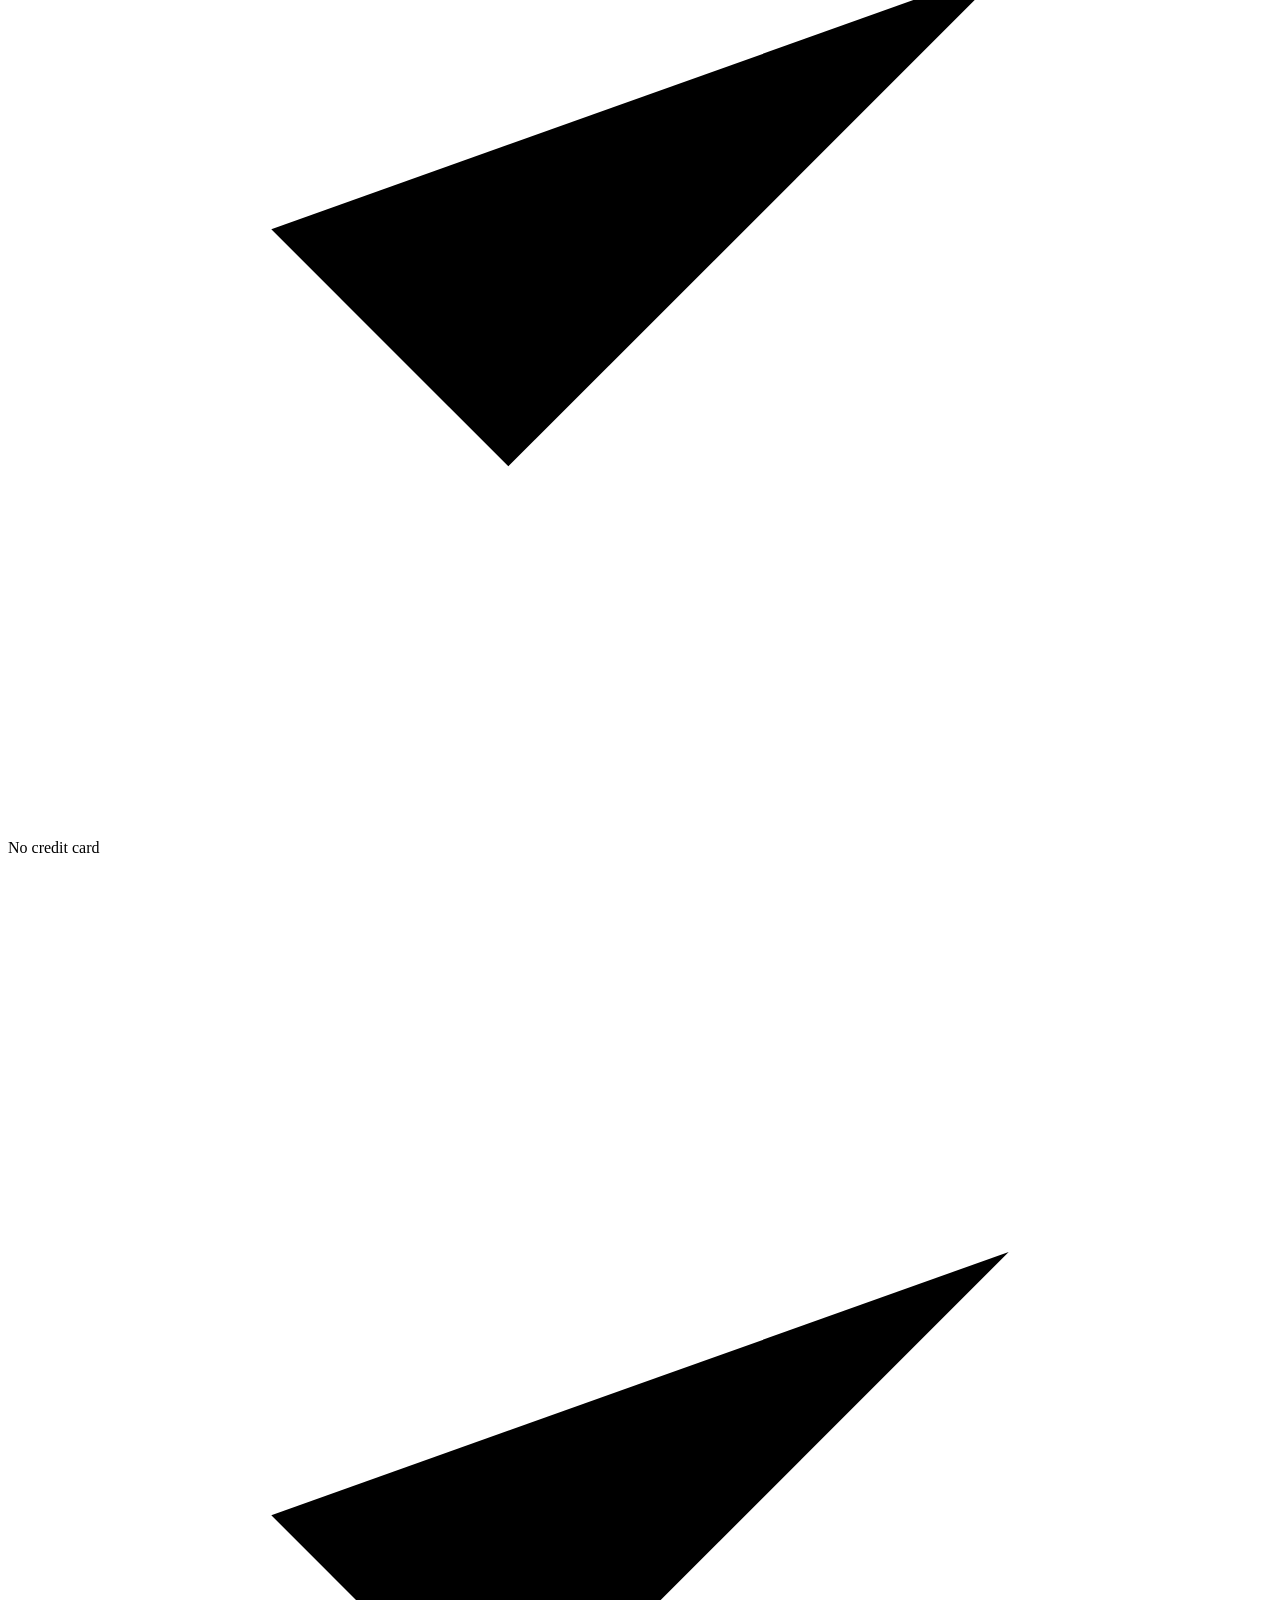
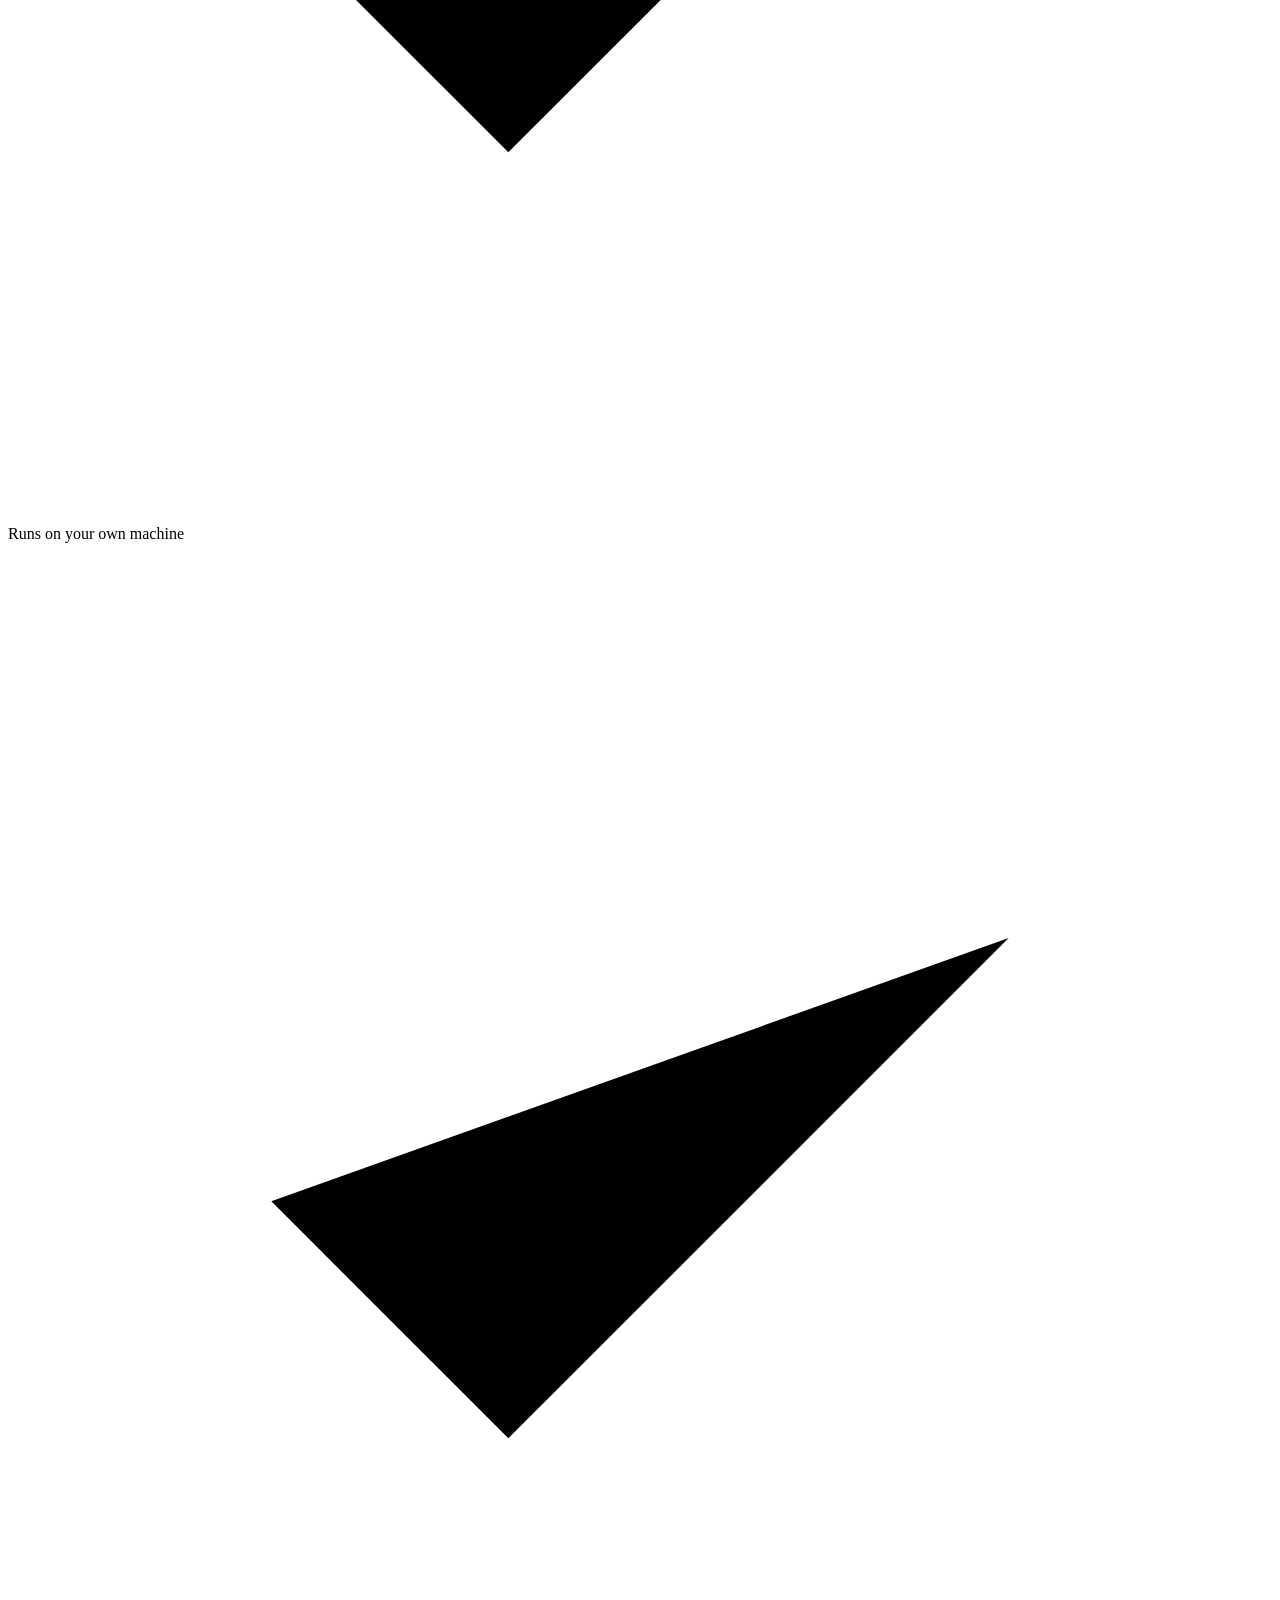
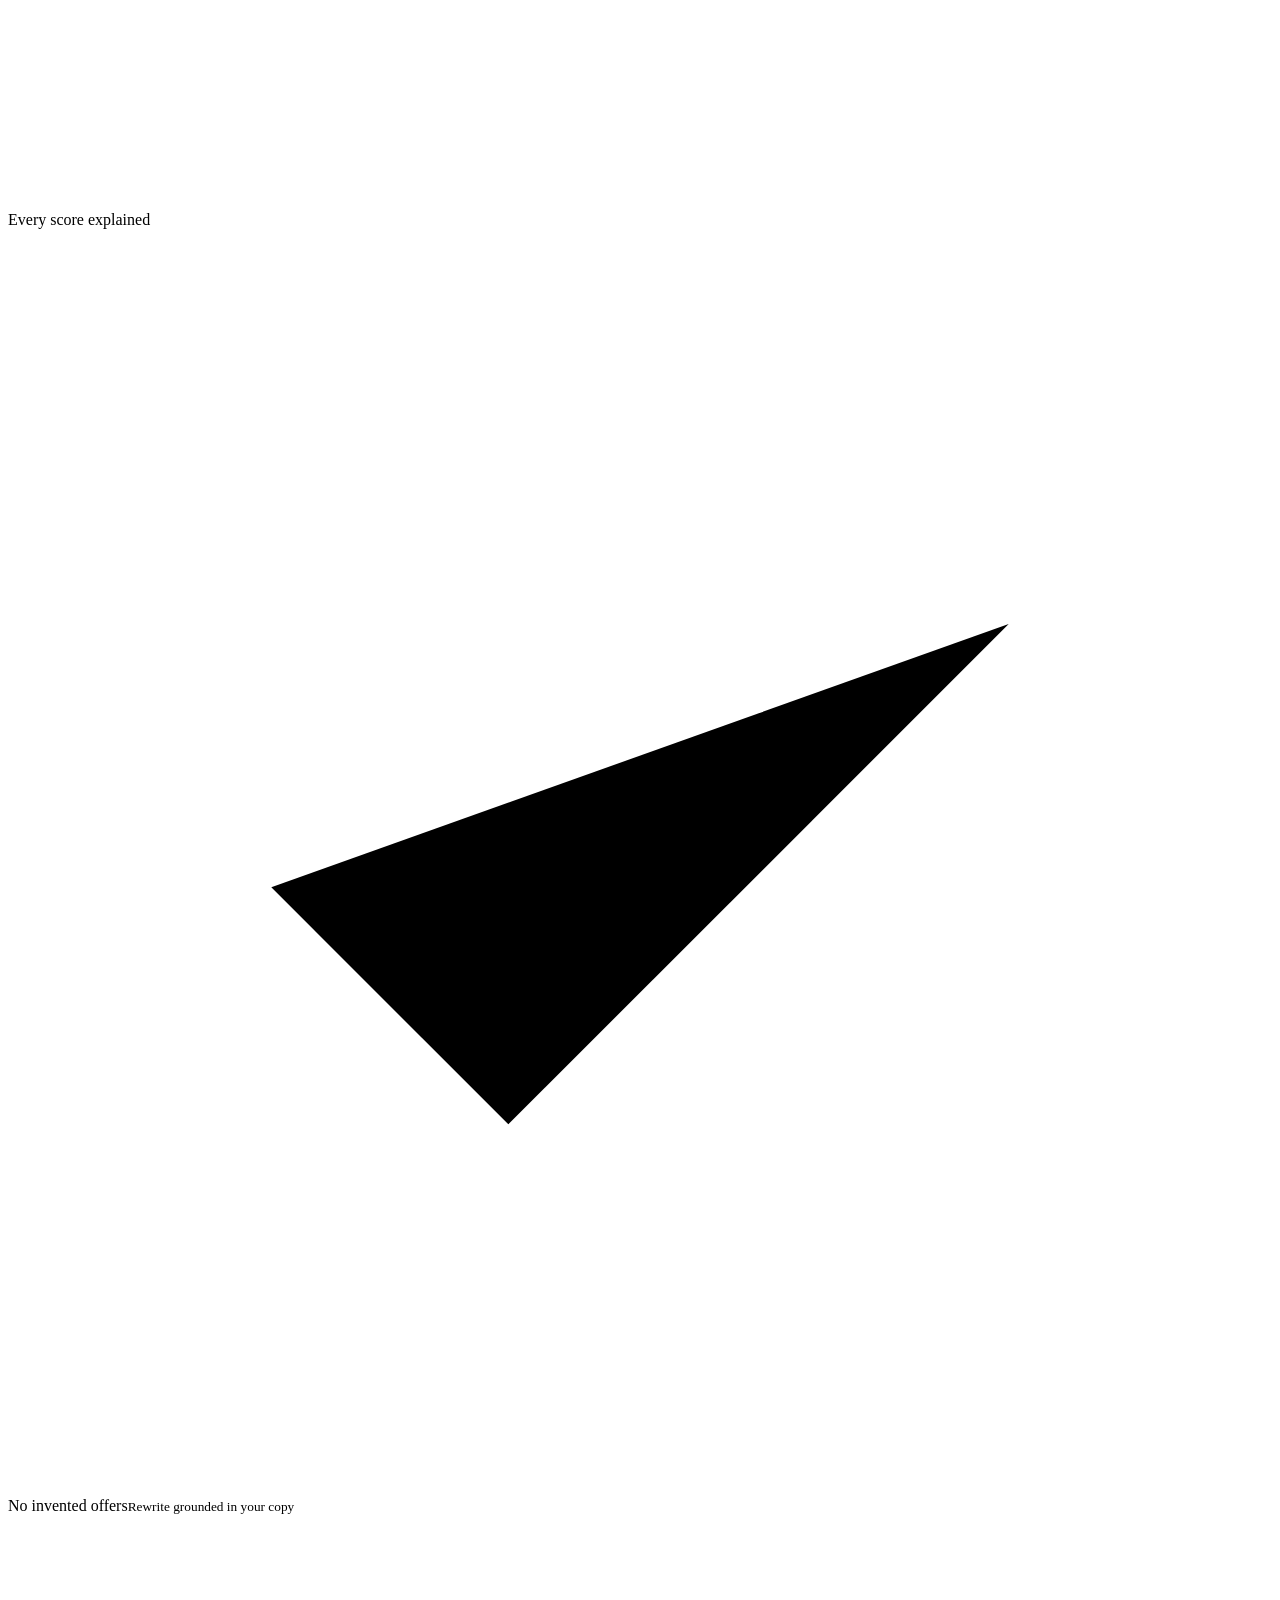
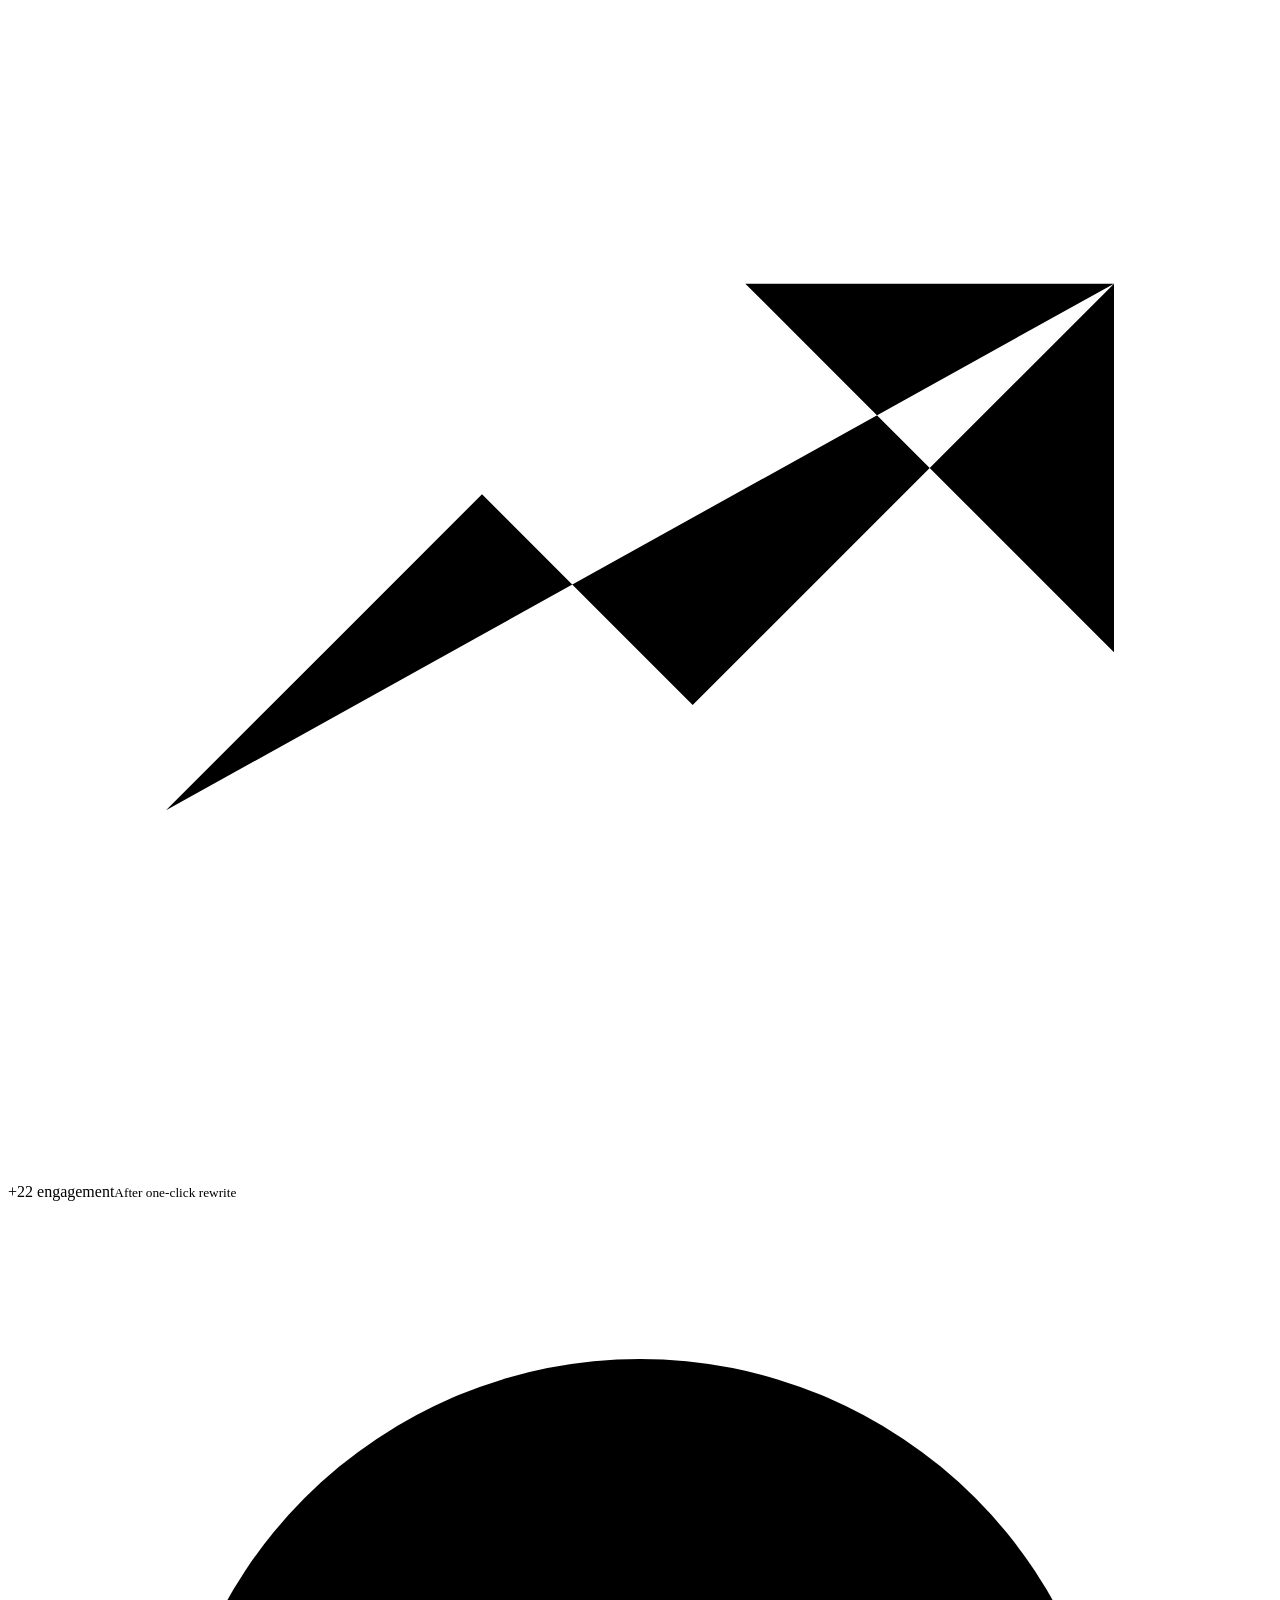
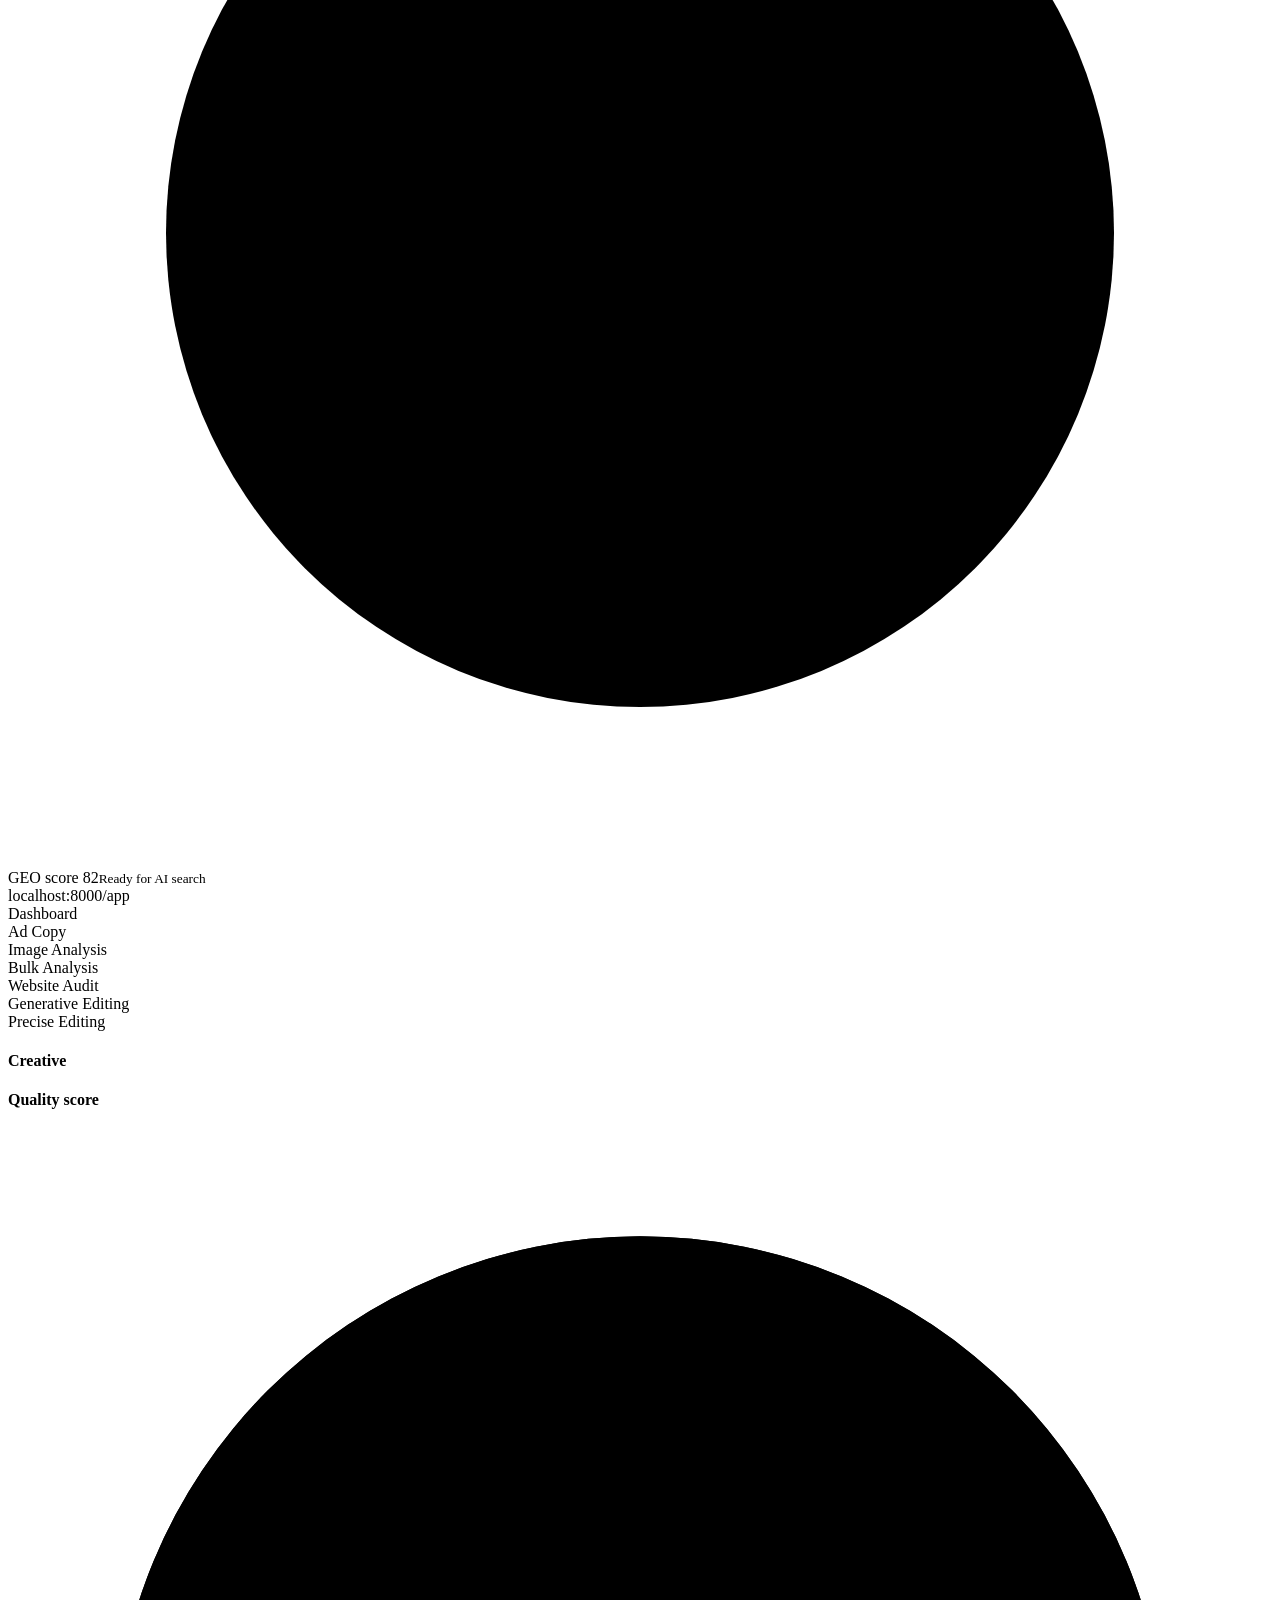
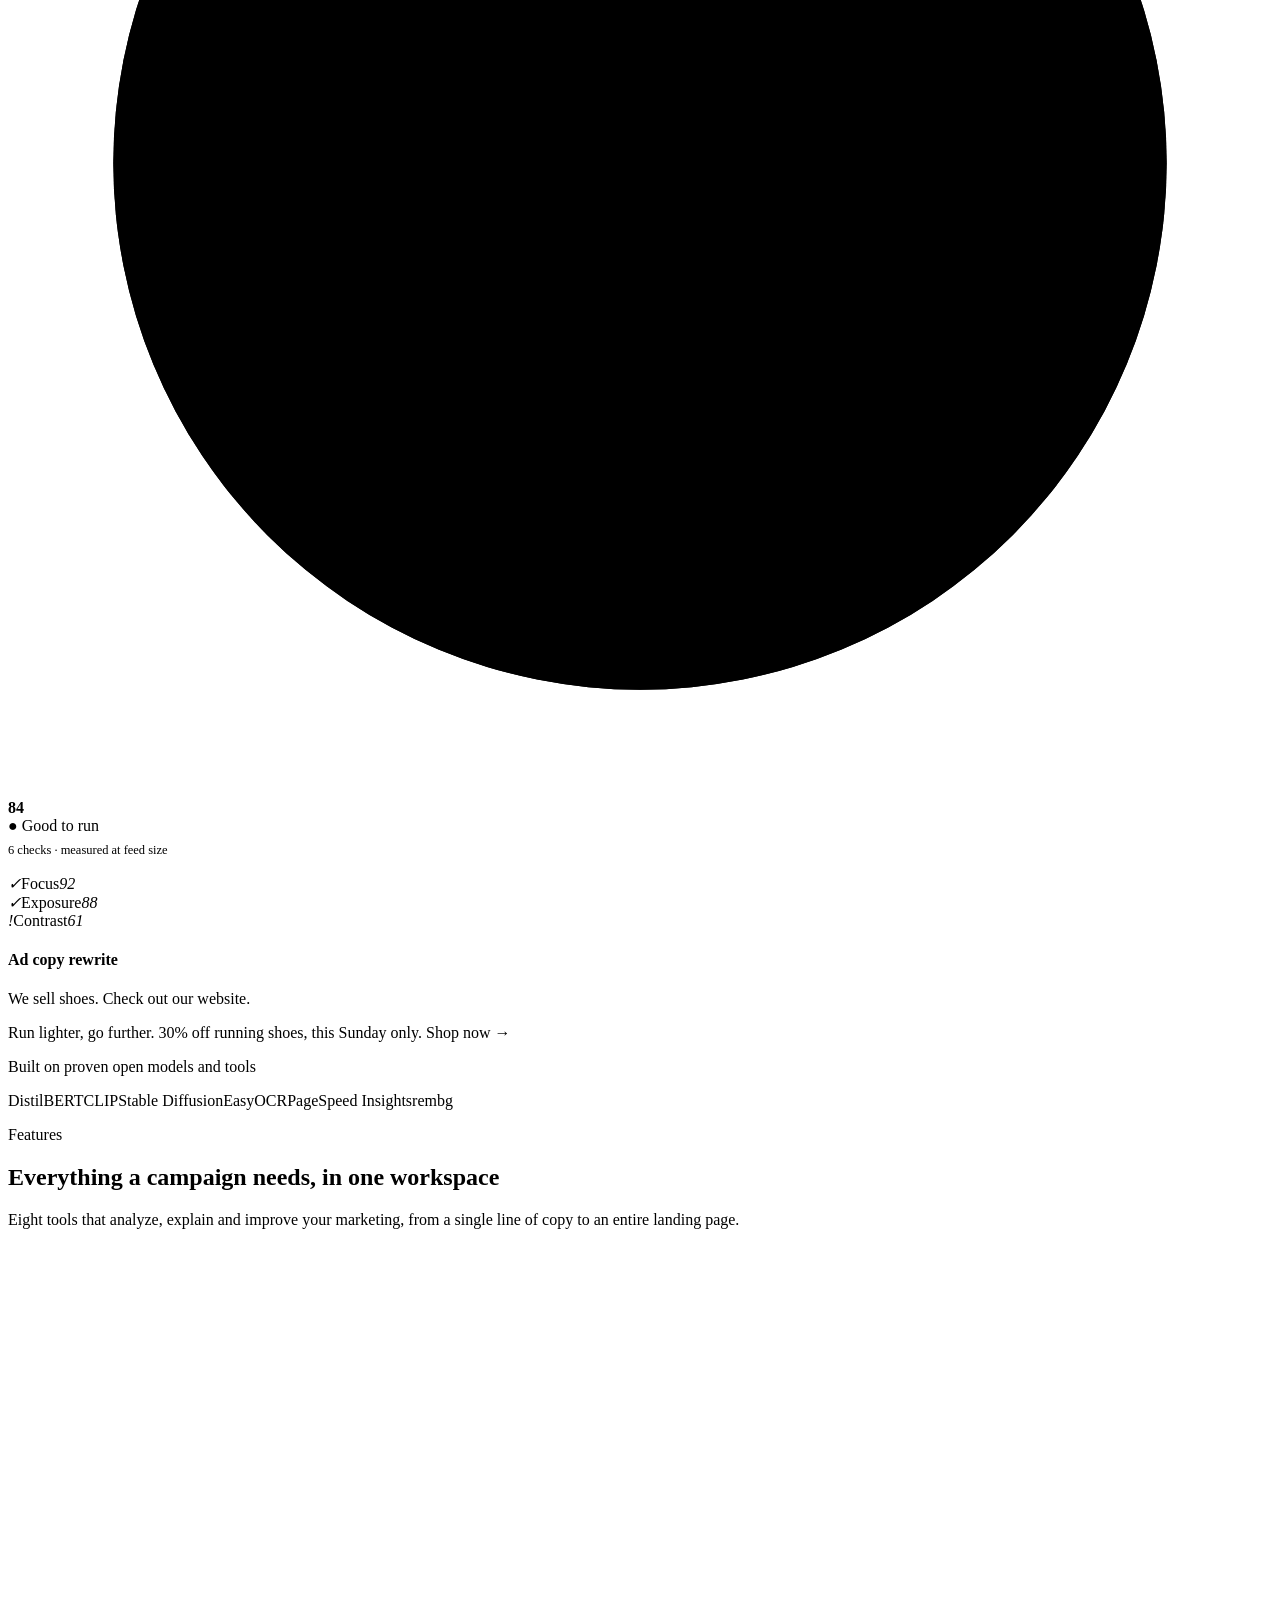
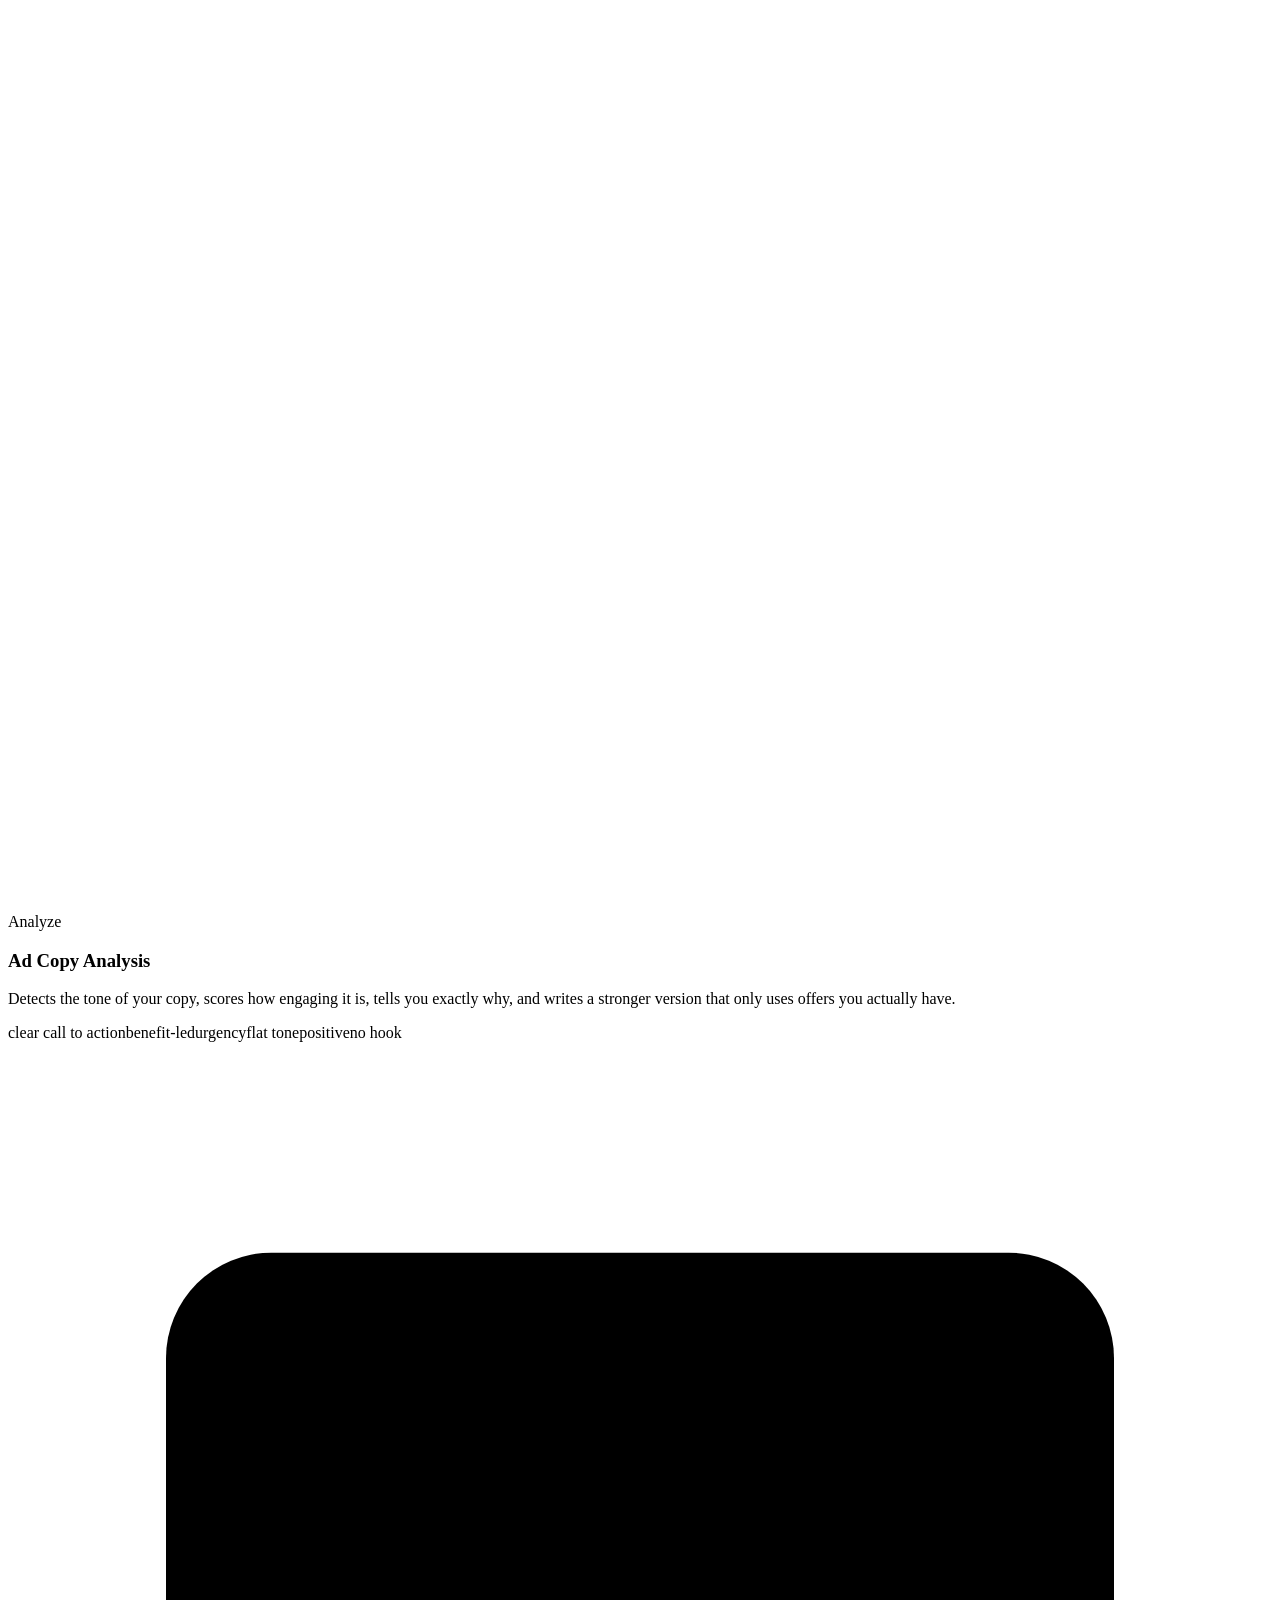
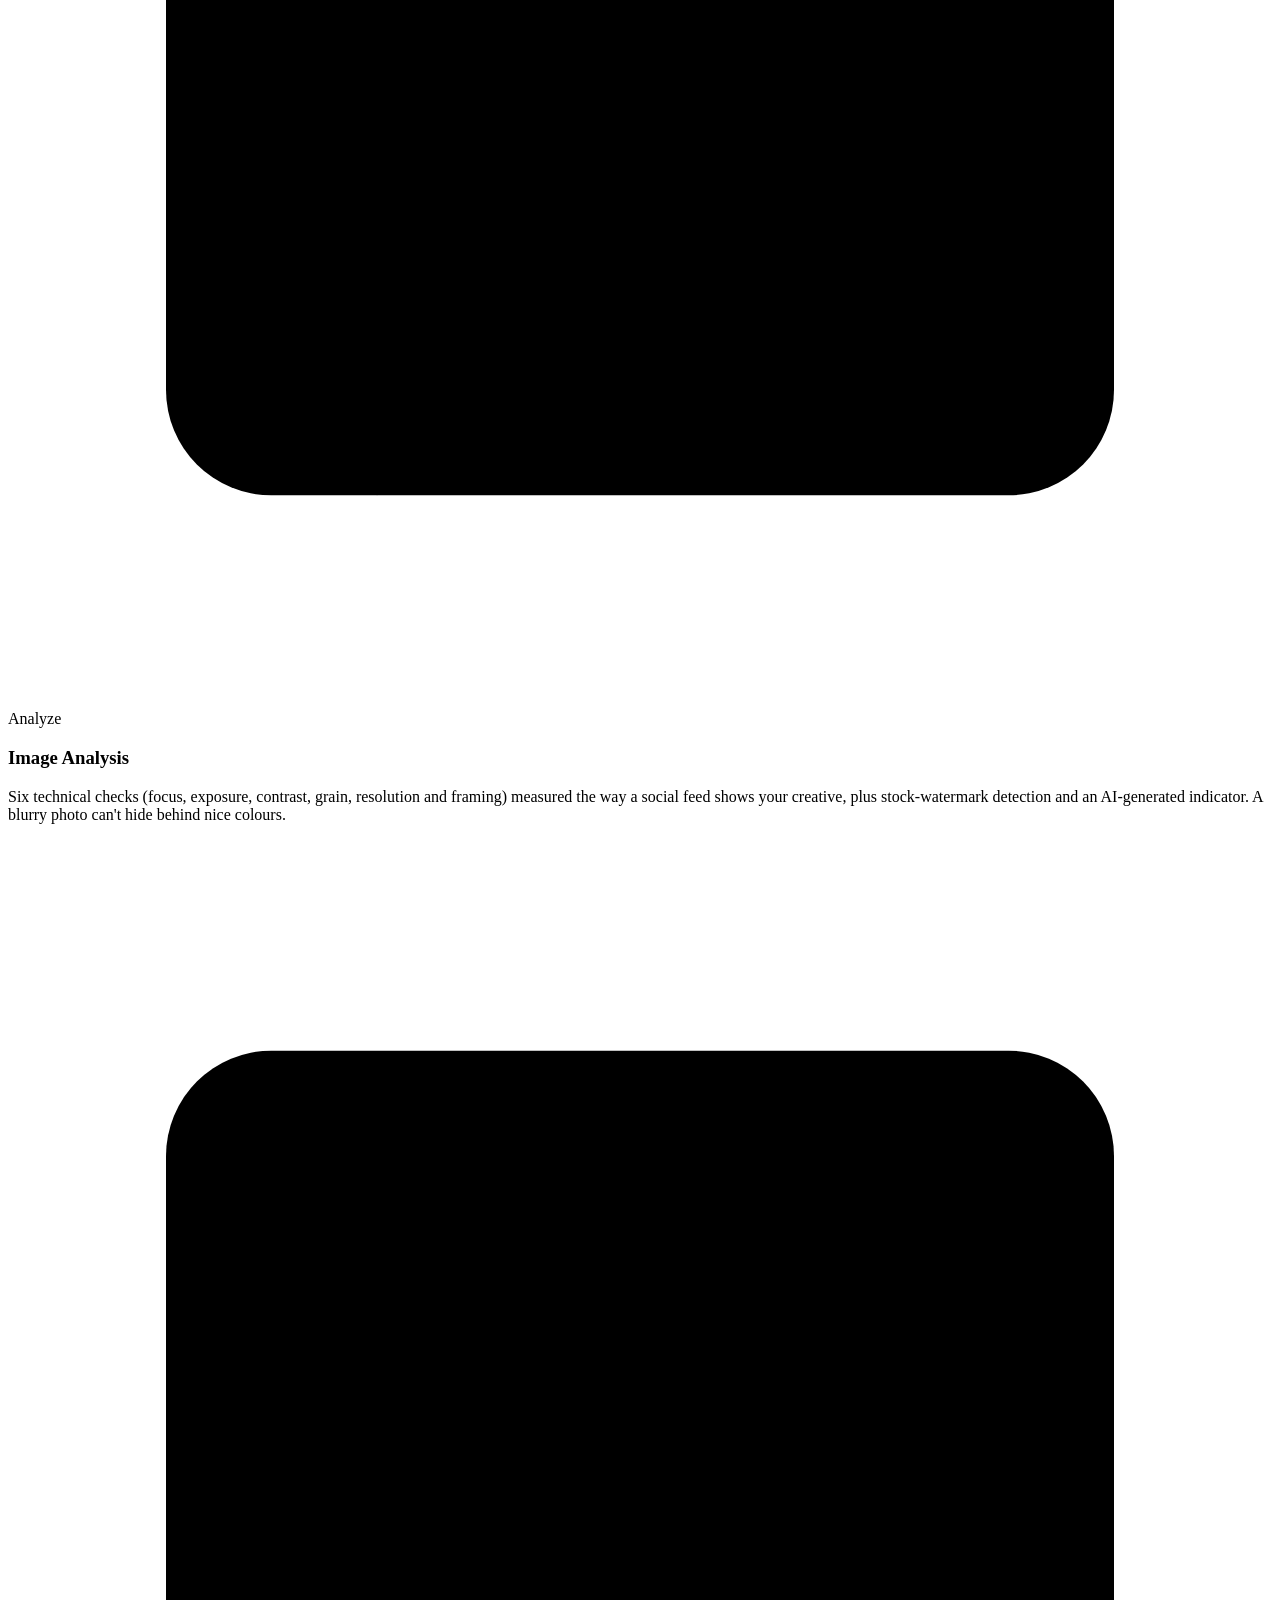
==== commit 491bc63e: "Address review feedback: accuracy testing, watermark/AI checks, influencer check, faster bulk - eval" ====
--- a/web/landing.html
+++ b/web/landing.html
@@ -112,7 +112,7 @@
         <div class="section-head reveal">
           <p class="kicker">Features</p>
           <h2>Everything a campaign needs, <span class="gradient-text">in one workspace</span></h2>
-          <p>Seven tools that analyze, explain and improve your marketing, from a single line of copy to an entire landing page.</p>
+          <p>Eight tools that analyze, explain and improve your marketing, from a single line of copy to an entire landing page.</p>
         </div>
         <div class="bento">
           <article class="tile tile-lg reveal">
@@ -126,7 +126,7 @@
             <span class="t-ico c2"><svg class="ico" viewBox="0 0 24 24"><rect x="3" y="4" width="18" height="16" rx="2"/><circle cx="9" cy="10" r="2"/><path d="M21 16l-5-5-9 9"/></svg></span>
             <span class="t-tag">Analyze</span>
             <h3>Image Analysis</h3>
-            <p>Six technical checks (focus, exposure, contrast, grain, resolution and framing) measured the way a social feed shows your creative. A blurry photo can't hide behind nice colours.</p>
+            <p>Six technical checks (focus, exposure, contrast, grain, resolution and framing) measured the way a social feed shows your creative, plus stock-watermark detection and an AI-generated indicator. A blurry photo can't hide behind nice colours.</p>
             <div class="tile-visual"><div class="tv-bars"><i style="height:92%"></i><i style="height:70%"></i><i style="height:84%"></i><i style="height:48%"></i><i style="height:76%"></i><i style="height:62%"></i></div></div>
           </article>
           <article class="tile tile-md reveal">
@@ -140,17 +140,22 @@
             <p>SEO, GEO (how ready a page is to be cited by AI assistants) and Core Web Vitals in one report.</p>
           </article>
           <article class="tile tile-md reveal reveal-d2">
+            <span class="t-ico c8"><svg class="ico" viewBox="0 0 24 24"><circle cx="9" cy="8" r="3.5"/><path d="M2.5 20a6.5 6.5 0 0 1 13 0"/><path d="M16 4.5a3.5 3.5 0 0 1 0 7M18 14a6 6 0 0 1 3.5 6"/></svg></span>
+            <h3>Influencer Check</h3>
+            <p>Compares likes and comments with follower count to spot bought followers and bought likes before you pay a creator.</p>
+          </article>
+          <article class="tile tile-md reveal">
             <span class="t-ico c5"><svg class="ico" viewBox="0 0 24 24"><path d="M12 3l1.8 4.7 4.7 1.8-4.7 1.8L12 16l-1.8-4.7-4.7-1.8 4.7-1.8z"/><path d="M19 15l.8 2.2 2.2.8-2.2.8L19 21l-.8-2.2-2.2-.8 2.2-.8z"/></svg></span>
             <h3>Generative Editing</h3>
             <p>Describe a new style or scene and Stable Diffusion restyles your creative, with before and after scores.</p>
           </article>
-          <article class="tile tile-lg reveal">
+          <article class="tile tile-md reveal reveal-d1">
             <span class="t-ico c6"><svg class="ico" viewBox="0 0 24 24"><circle cx="12" cy="12" r="8"/><circle cx="12" cy="12" r="3"/><path d="M12 2v3M12 19v3M2 12h3M19 12h3"/></svg></span>
             <span class="t-tag">Create &amp; edit</span>
             <h3>Precise Editing</h3>
             <p>Remove a busy background in one click, or find the text in an image and replace it, perfect for changing a price or a date without opening a design tool.</p>
           </article>
-          <article class="tile tile-lg reveal reveal-d1">
+          <article class="tile tile-md reveal reveal-d2">
             <span class="t-ico c7"><svg class="ico" viewBox="0 0 24 24"><path d="M12 20h9"/><path d="M16.5 3.5a2.1 2.1 0 0 1 3 3L7 19l-4 1 1-4z"/></svg></span>
             <span class="t-tag">Create &amp; edit</span>
             <h3>Canvas Editor</h3>
@@ -228,7 +233,7 @@
     <section class="section-pad" style="padding-bottom:0">
       <div class="container">
         <div class="stats">
-          <div class="stat reveal"><b class="gradient-text">7</b><span>tools in one workspace</span></div>
+          <div class="stat reveal"><b class="gradient-text">8</b><span>tools in one workspace</span></div>
           <div class="stat reveal reveal-d1"><b class="gradient-text">6</b><span>quality checks on every image</span></div>
           <div class="stat reveal reveal-d2"><b class="gradient-text">3</b><span>scores per web page: SEO, GEO, speed</span></div>
           <div class="stat reveal reveal-d3"><b class="gradient-text">0</b><span>invented offers in rewrites</span></div>
@@ -279,7 +284,7 @@
           <a class="logo" href="/"><span class="logo-mark"><svg viewBox="0 0 16 16"><path d="M8 1l7 7-7 7-7-7z"/></svg></span>Sentiment Studio</a>
           <p>AI-assisted analysis and editing for ad copy, creatives and landing pages.</p>
         </div>
-        <div><h4>Analyze</h4><ul><li><a href="/app#/copy">Ad Copy</a></li><li><a href="/app#/image">Image Analysis</a></li><li><a href="/app#/bulk">Bulk Analysis</a></li><li><a href="/app#/website">Website Audit</a></li></ul></div>
+        <div><h4>Analyze</h4><ul><li><a href="/app#/copy">Ad Copy</a></li><li><a href="/app#/image">Image Analysis</a></li><li><a href="/app#/bulk">Bulk Analysis</a></li><li><a href="/app#/website">Website Audit</a></li><li><a href="/app#/influencer">Influencer Check</a></li></ul></div>
         <div><h4>Create</h4><ul><li><a href="/app#/generate">Generative Editing</a></li><li><a href="/app#/precise">Precise Editing</a></li><li><a href="/app#/canvas">Canvas Editor</a></li></ul></div>
         <div><h4>Product</h4><ul><li><a href="#features">Features</a></li><li><a href="#why">Why us</a></li><li><a href="#faq">FAQ</a></li><li><a href="https://github.com/kashvi1504/AI-Driven-Multimodal-Marketing-Assistant">GitHub</a></li></ul></div>
       </div>
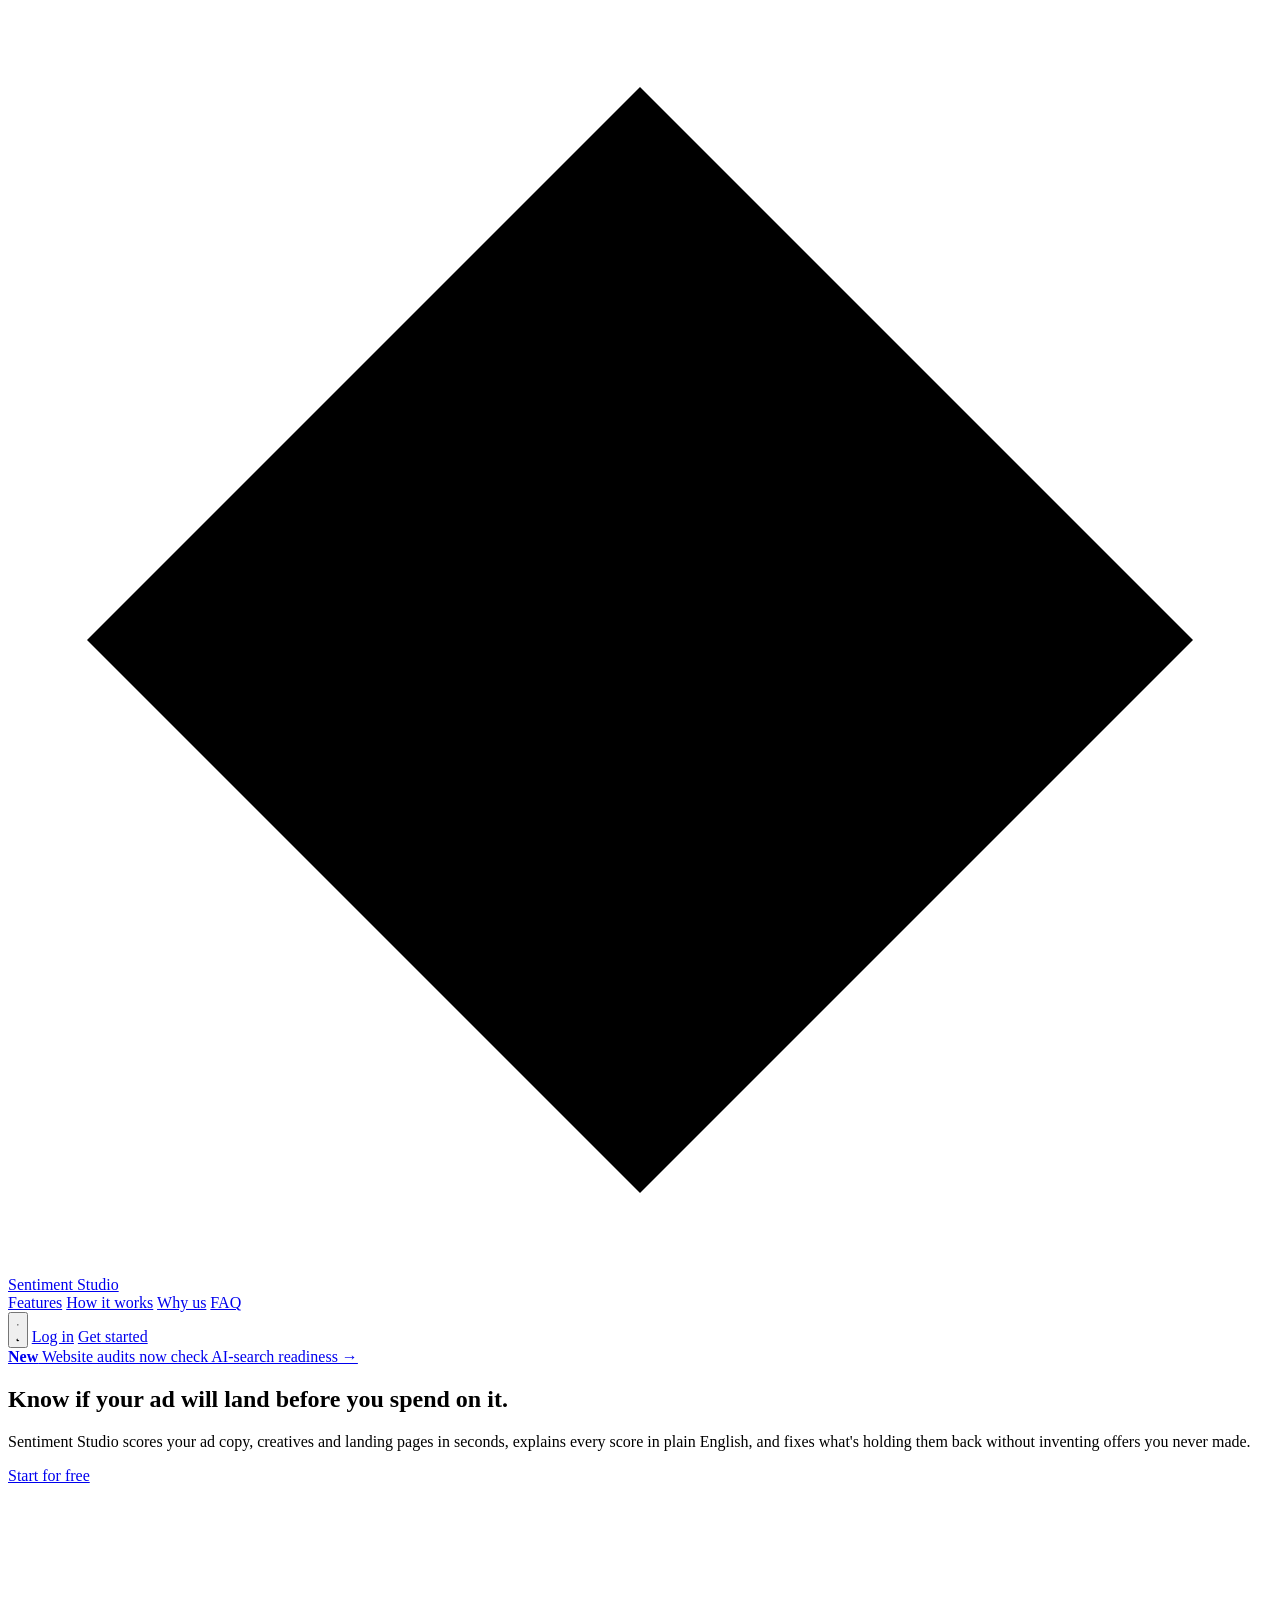
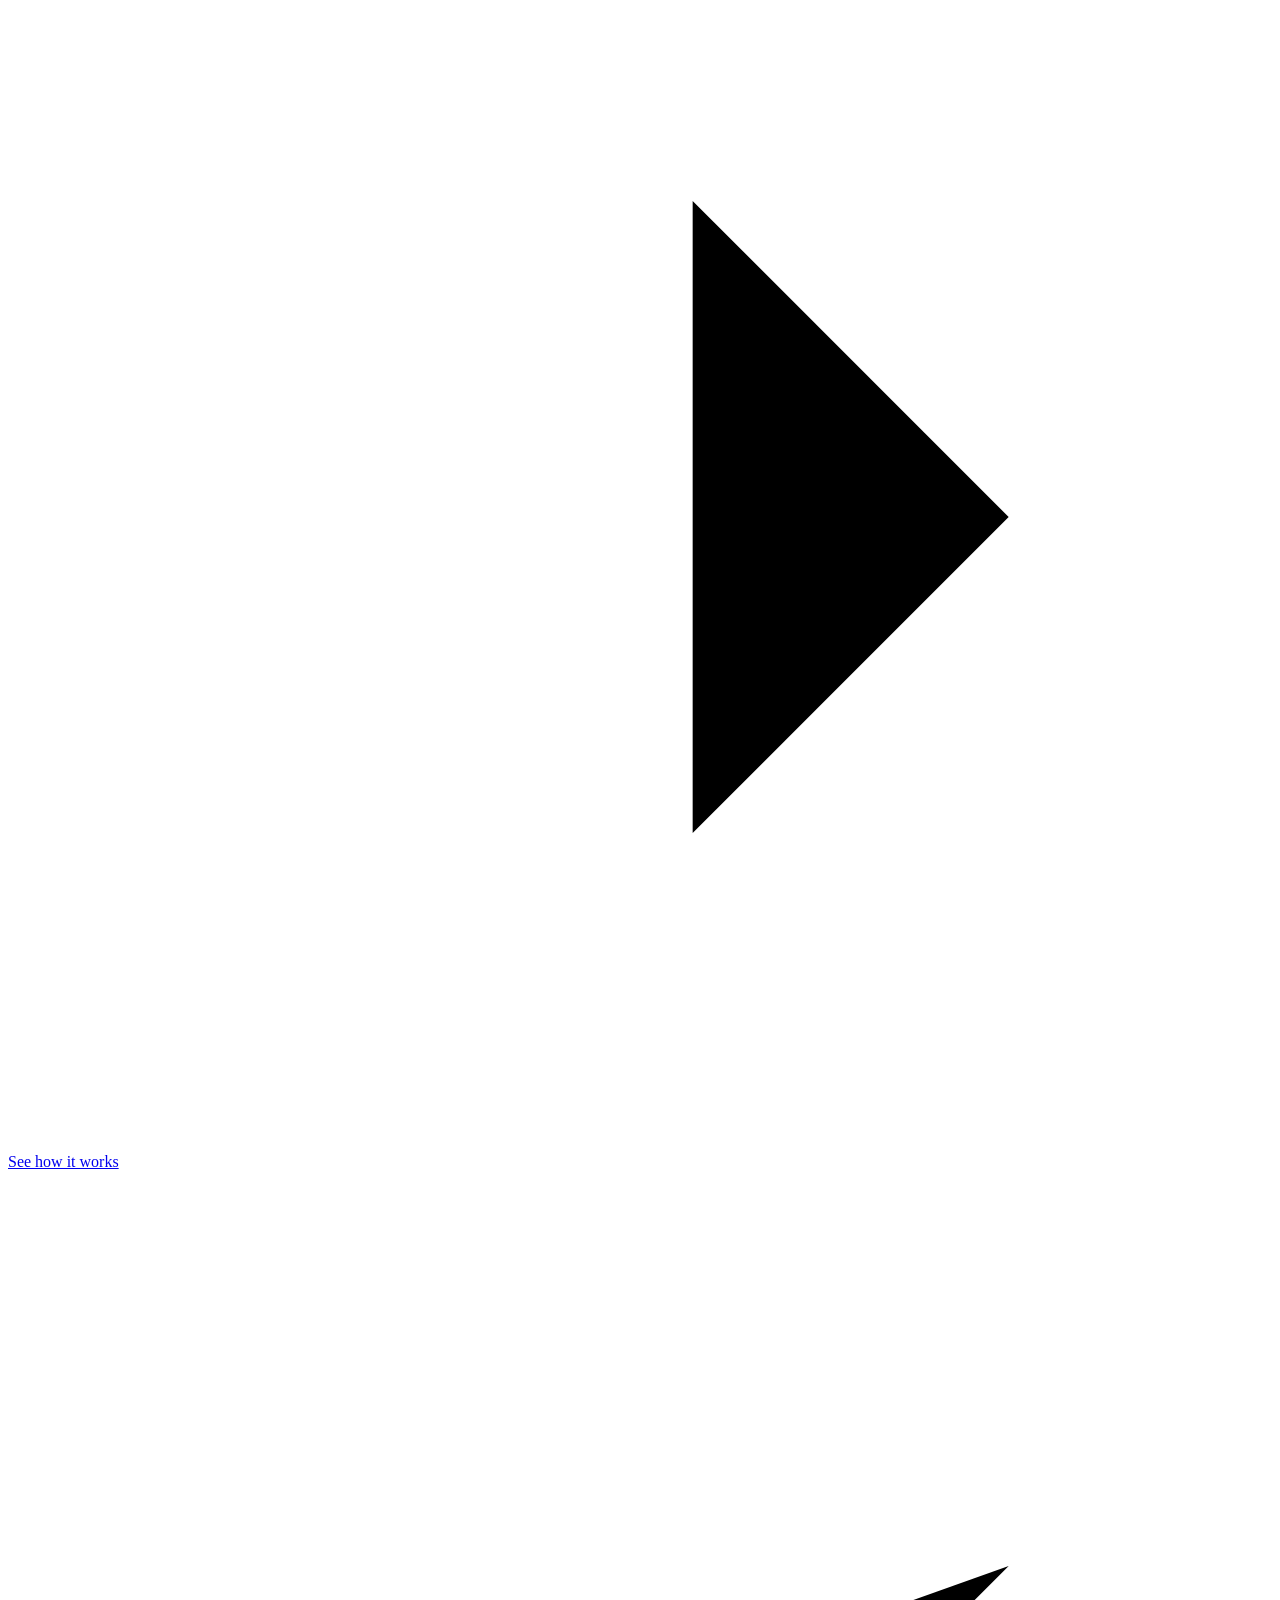
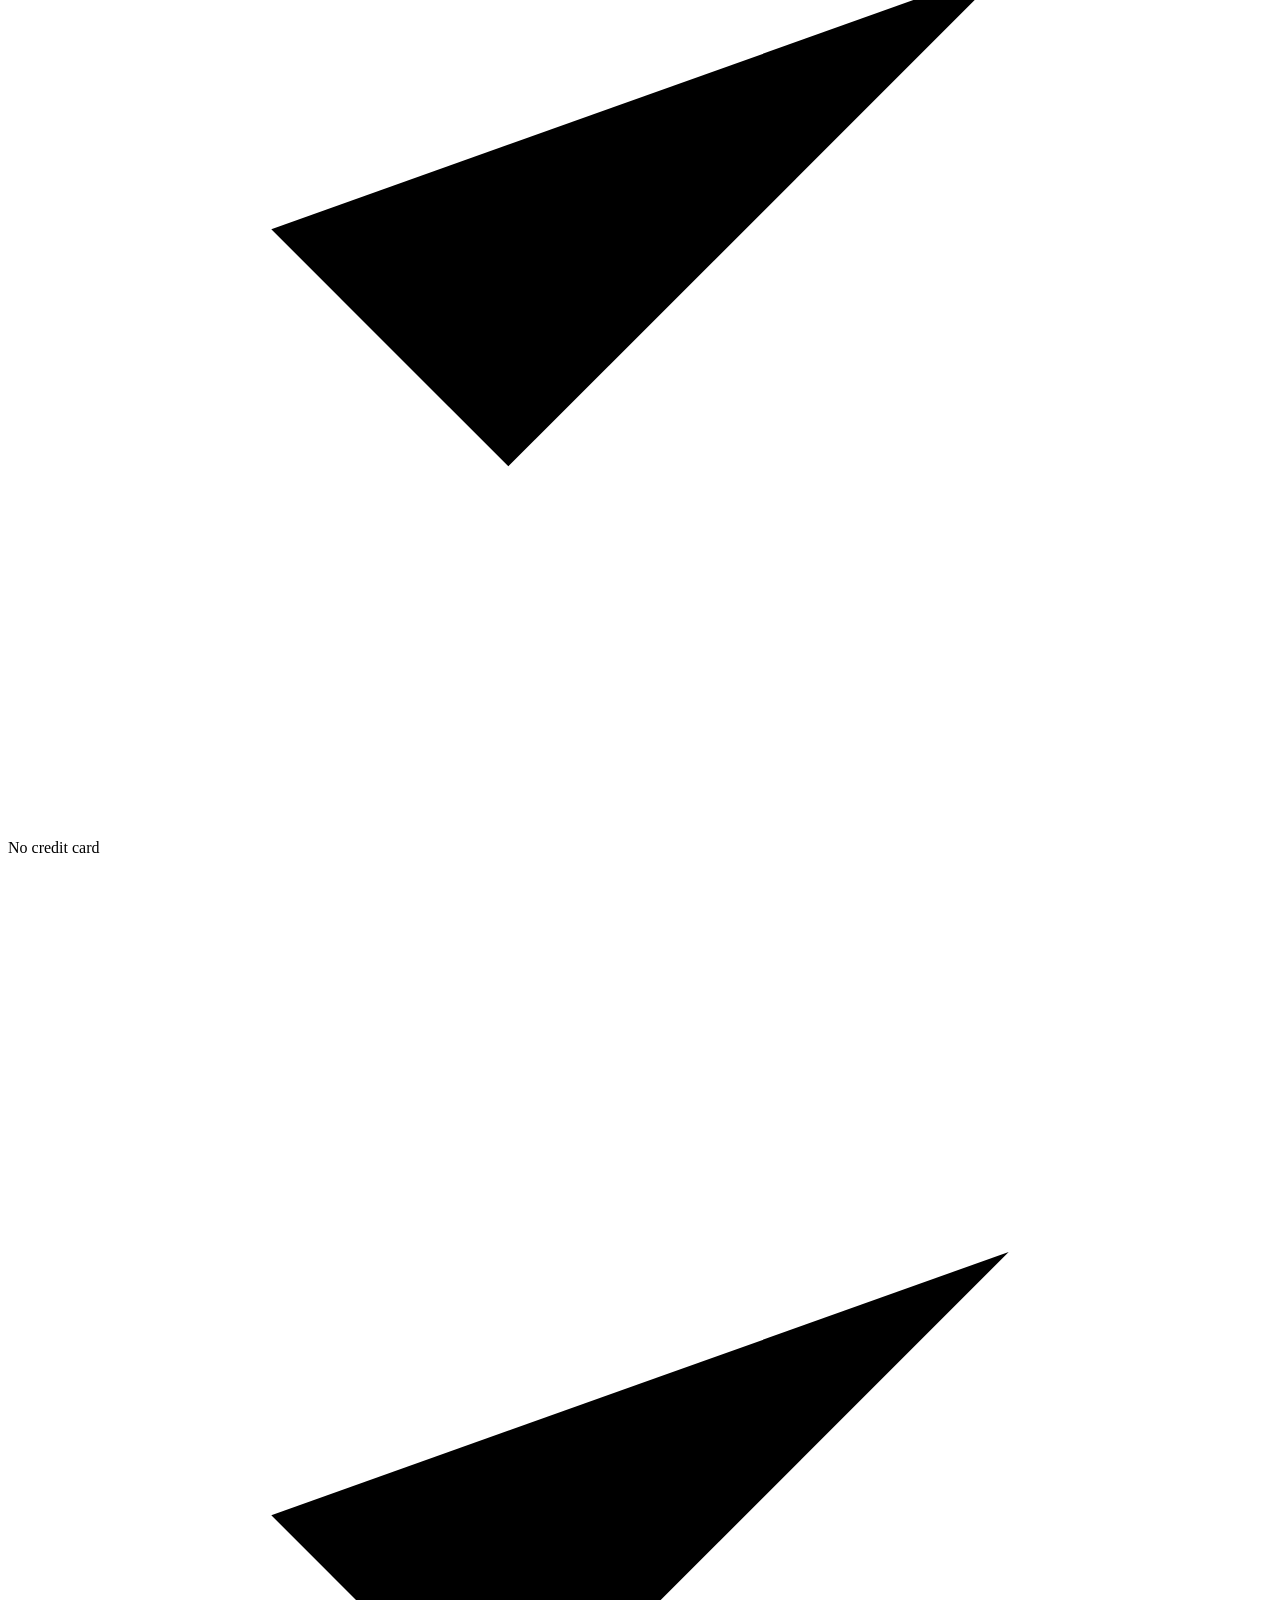
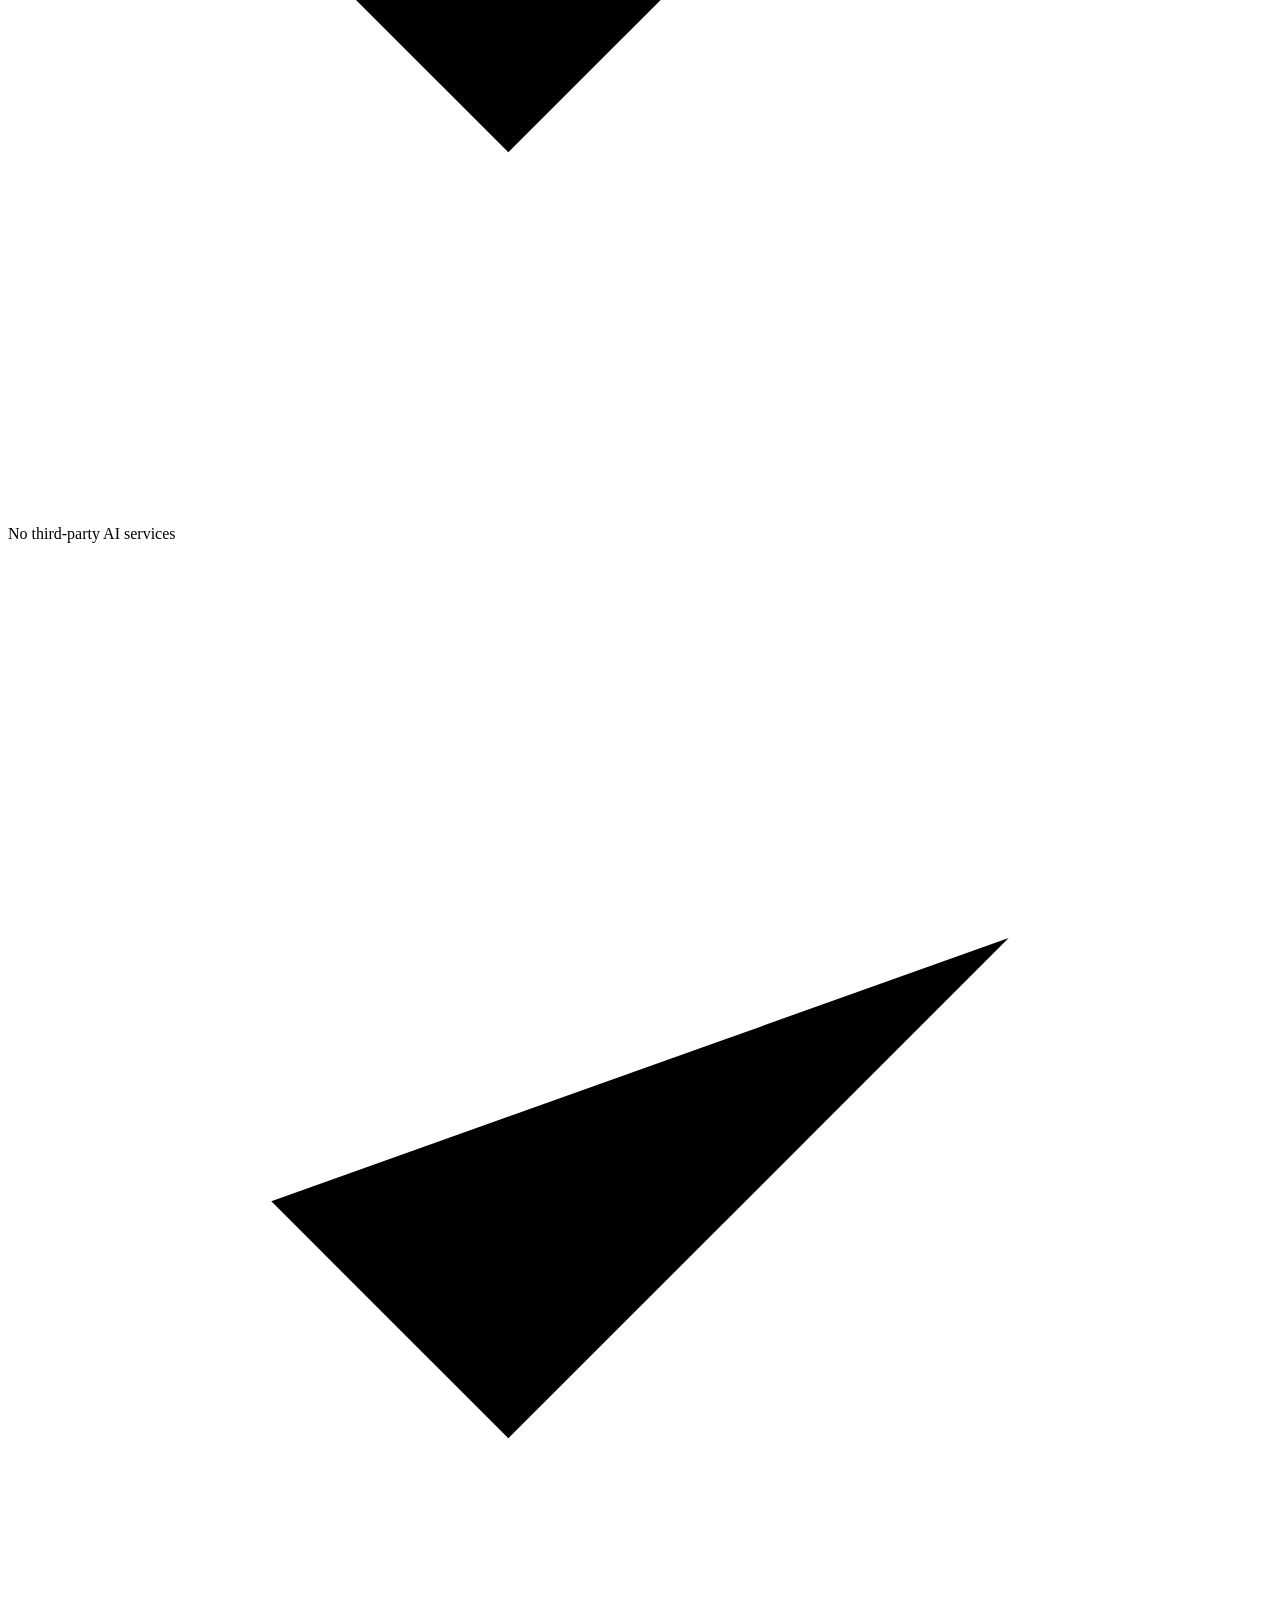
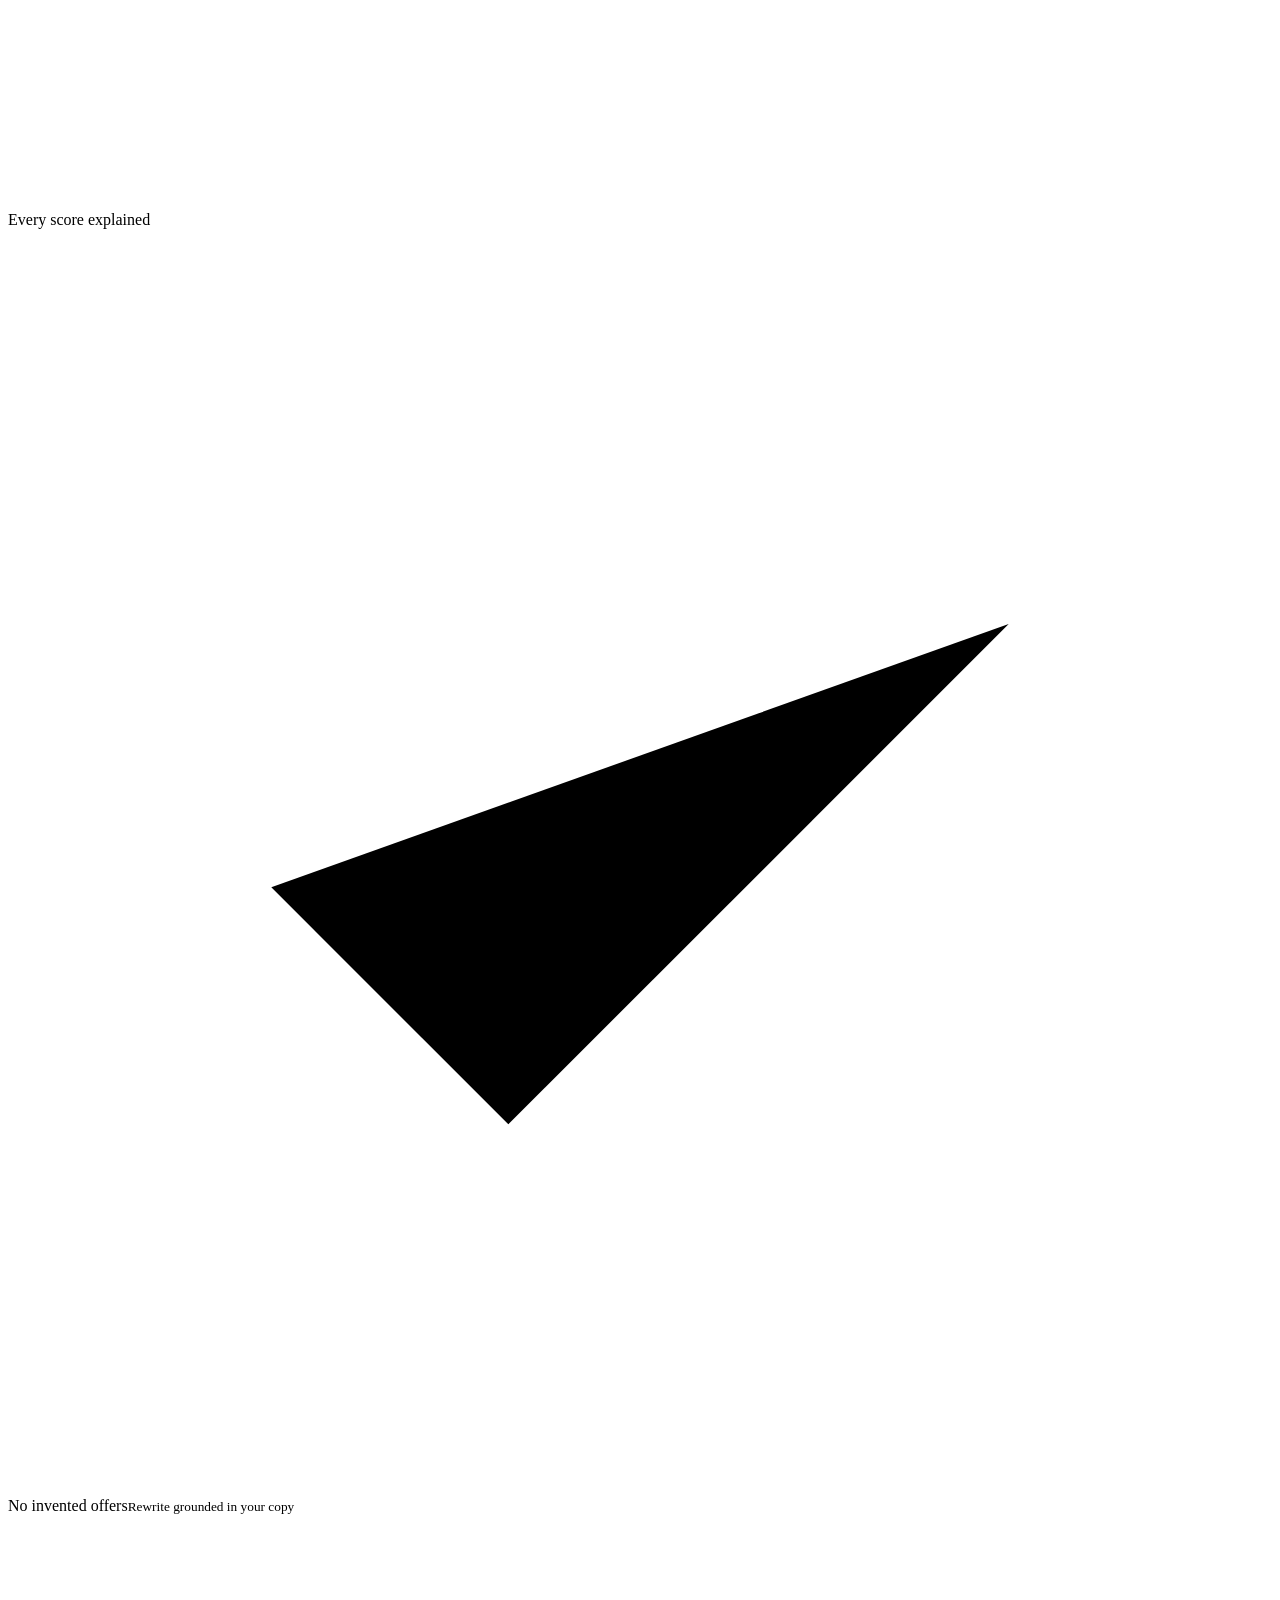
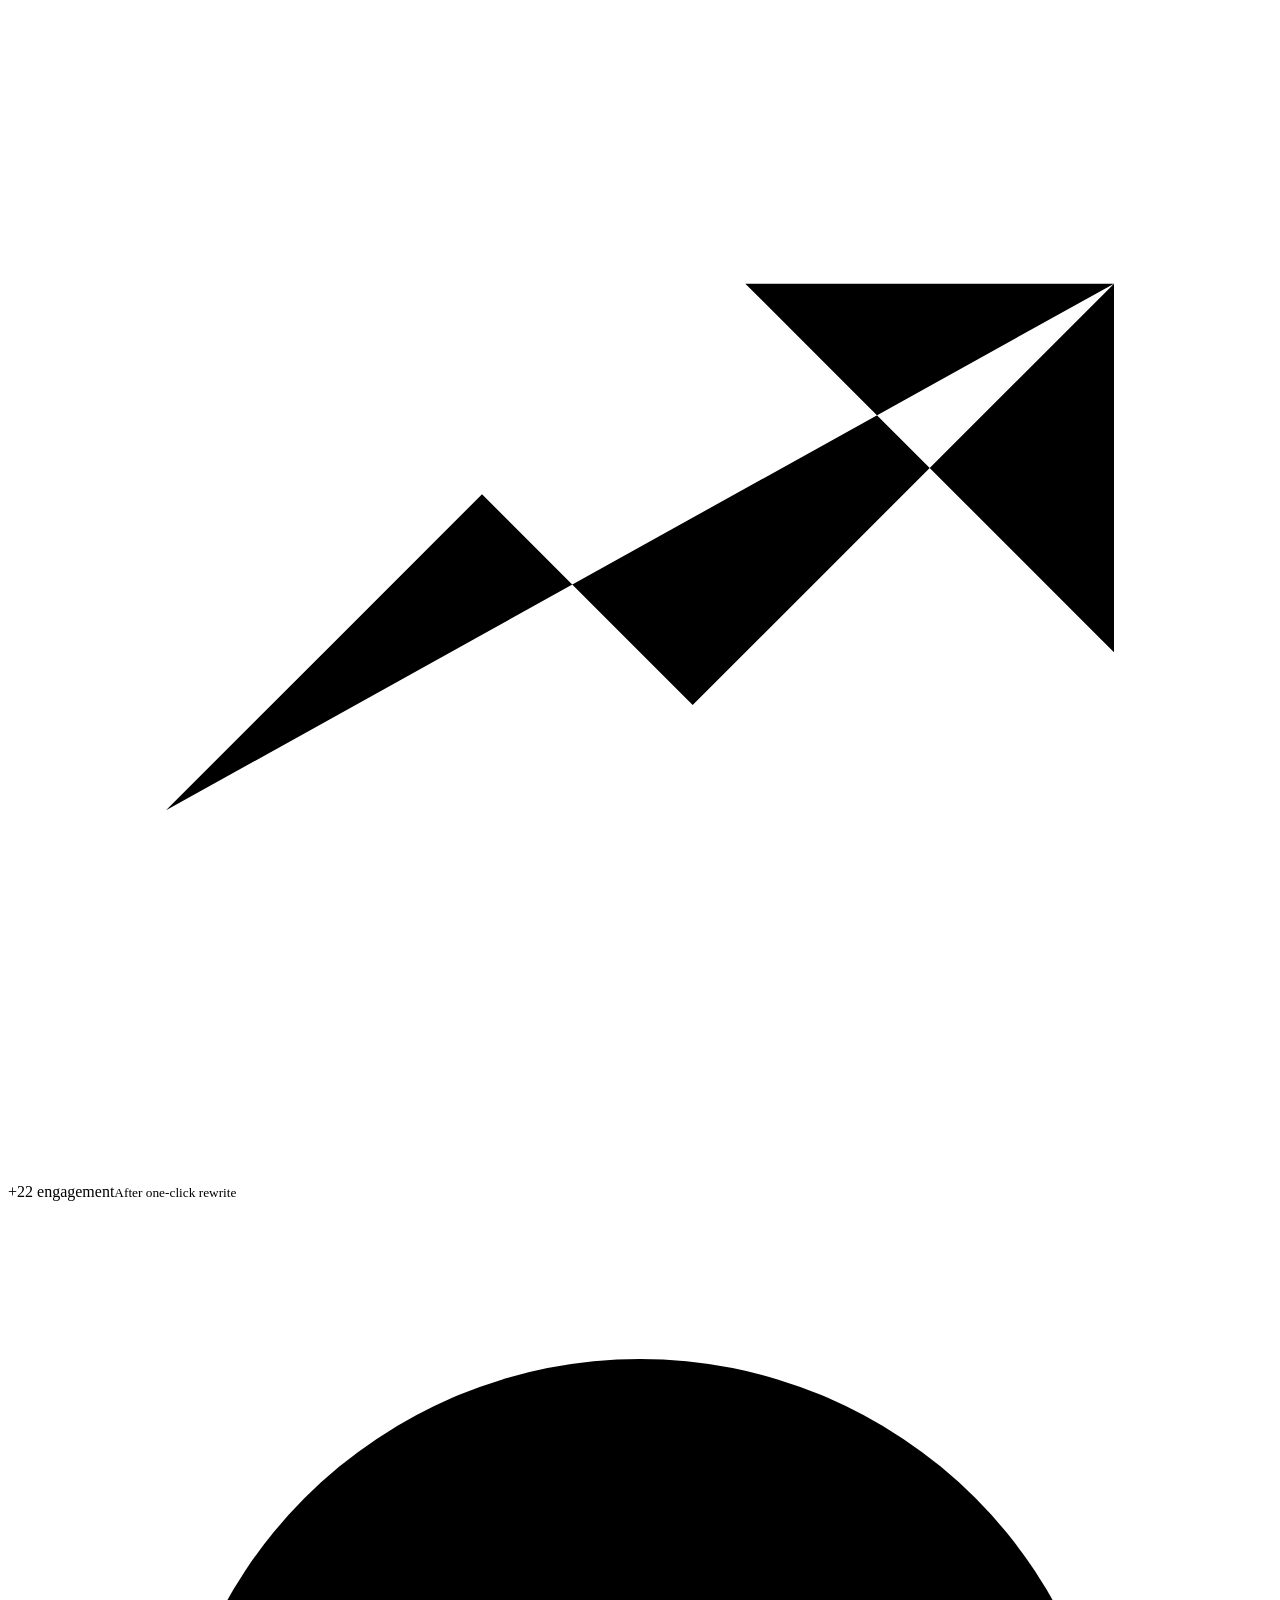
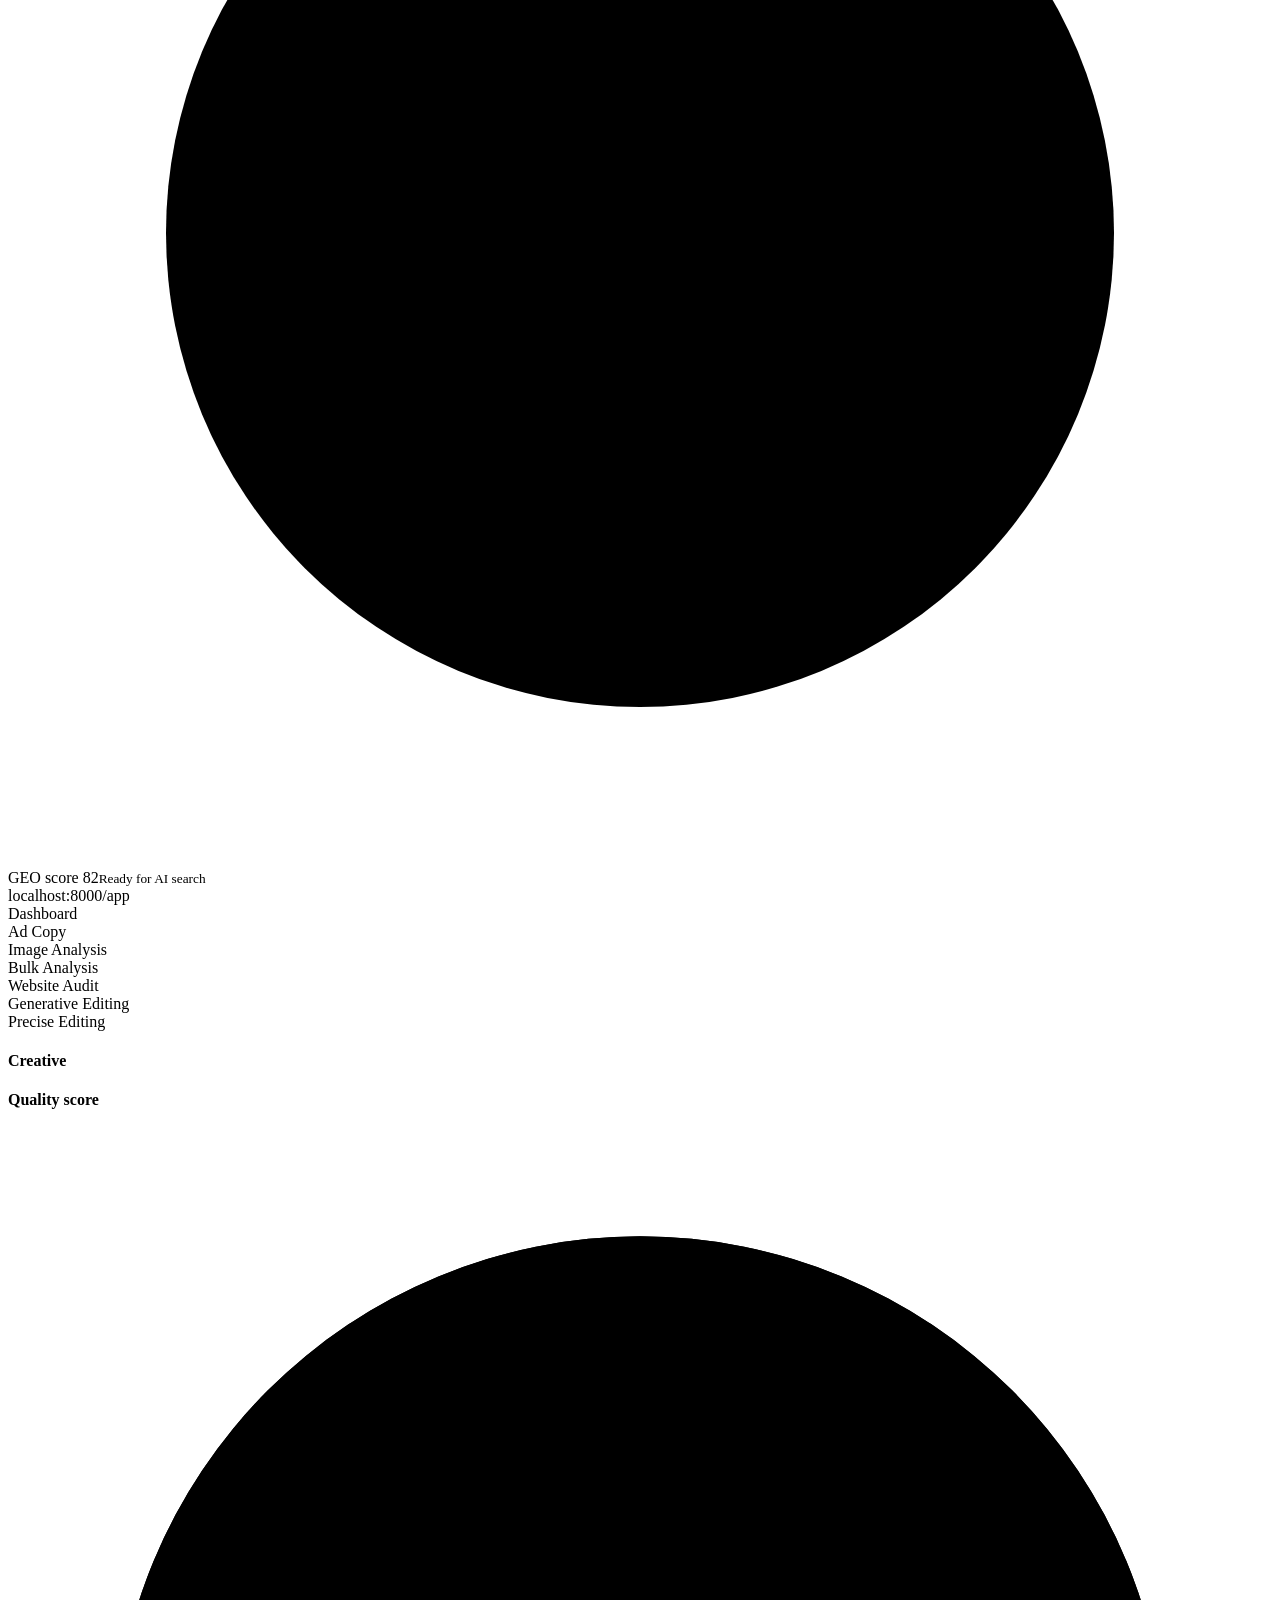
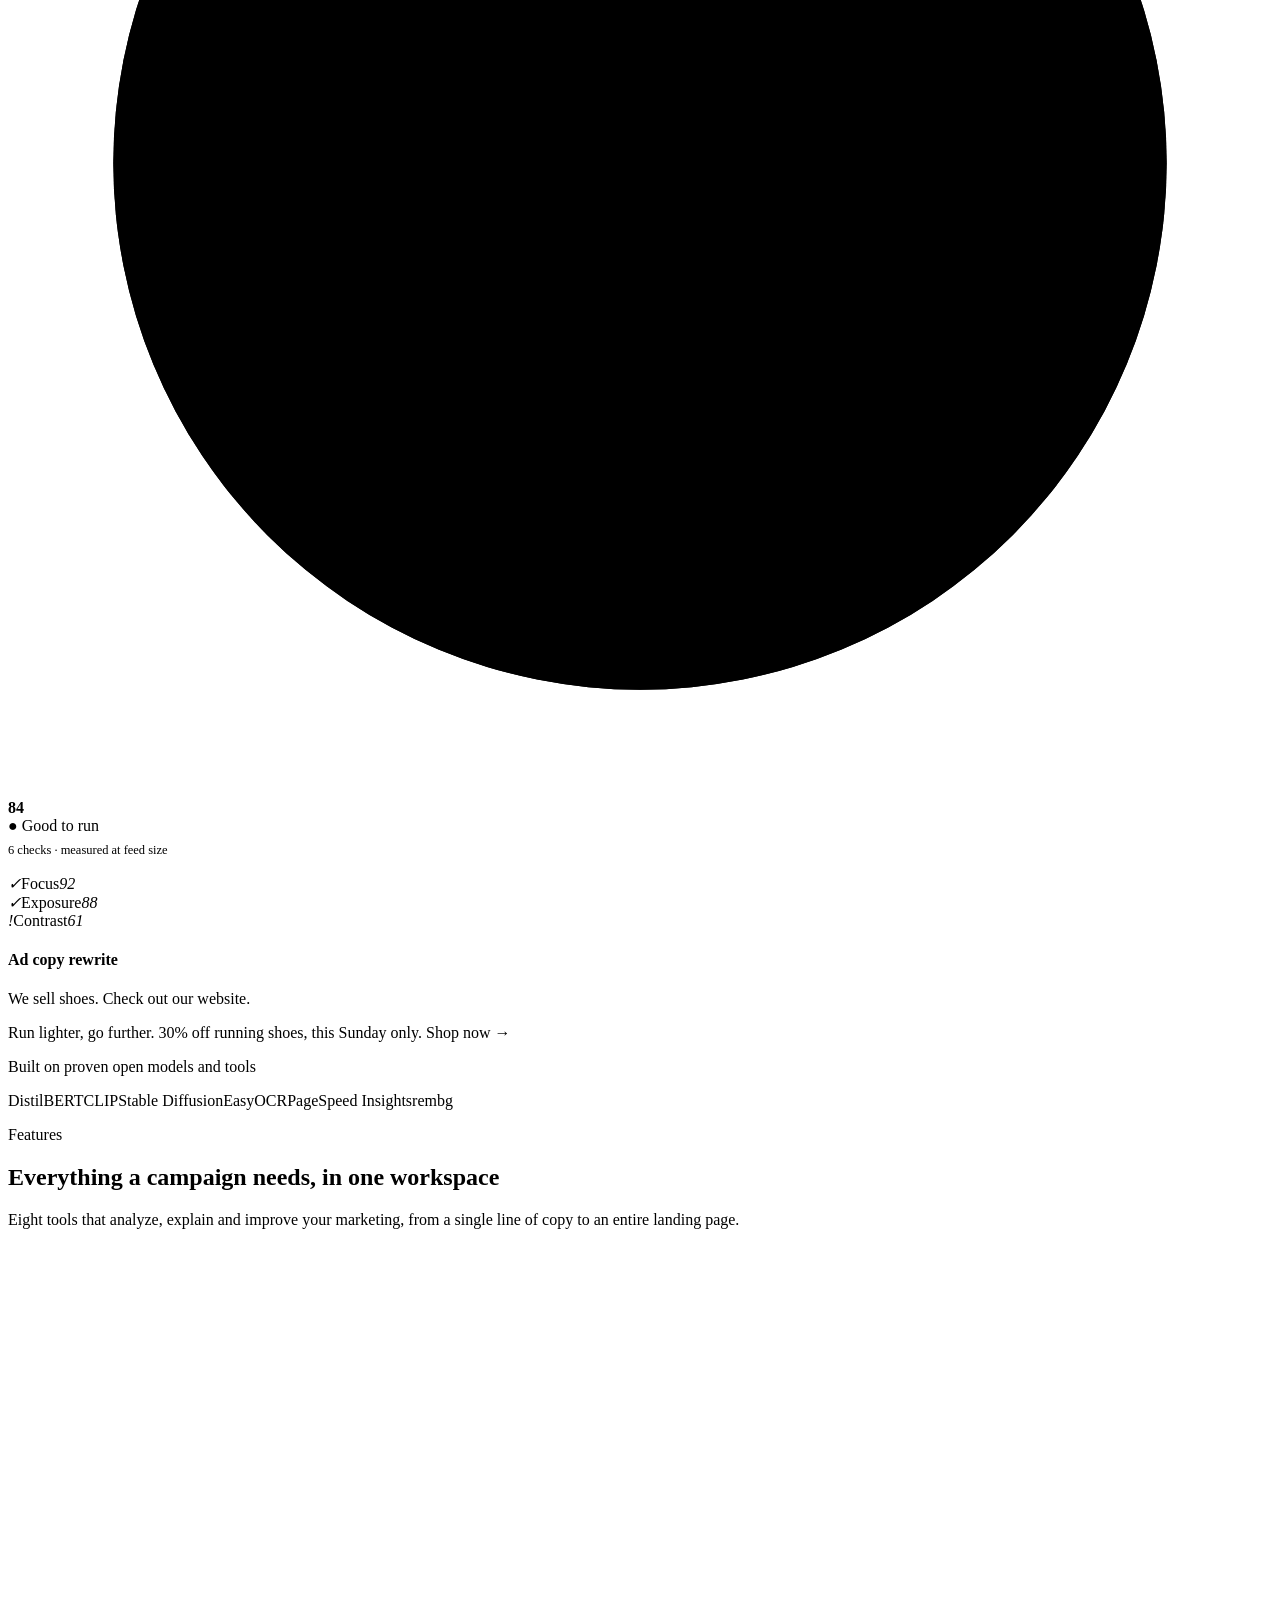
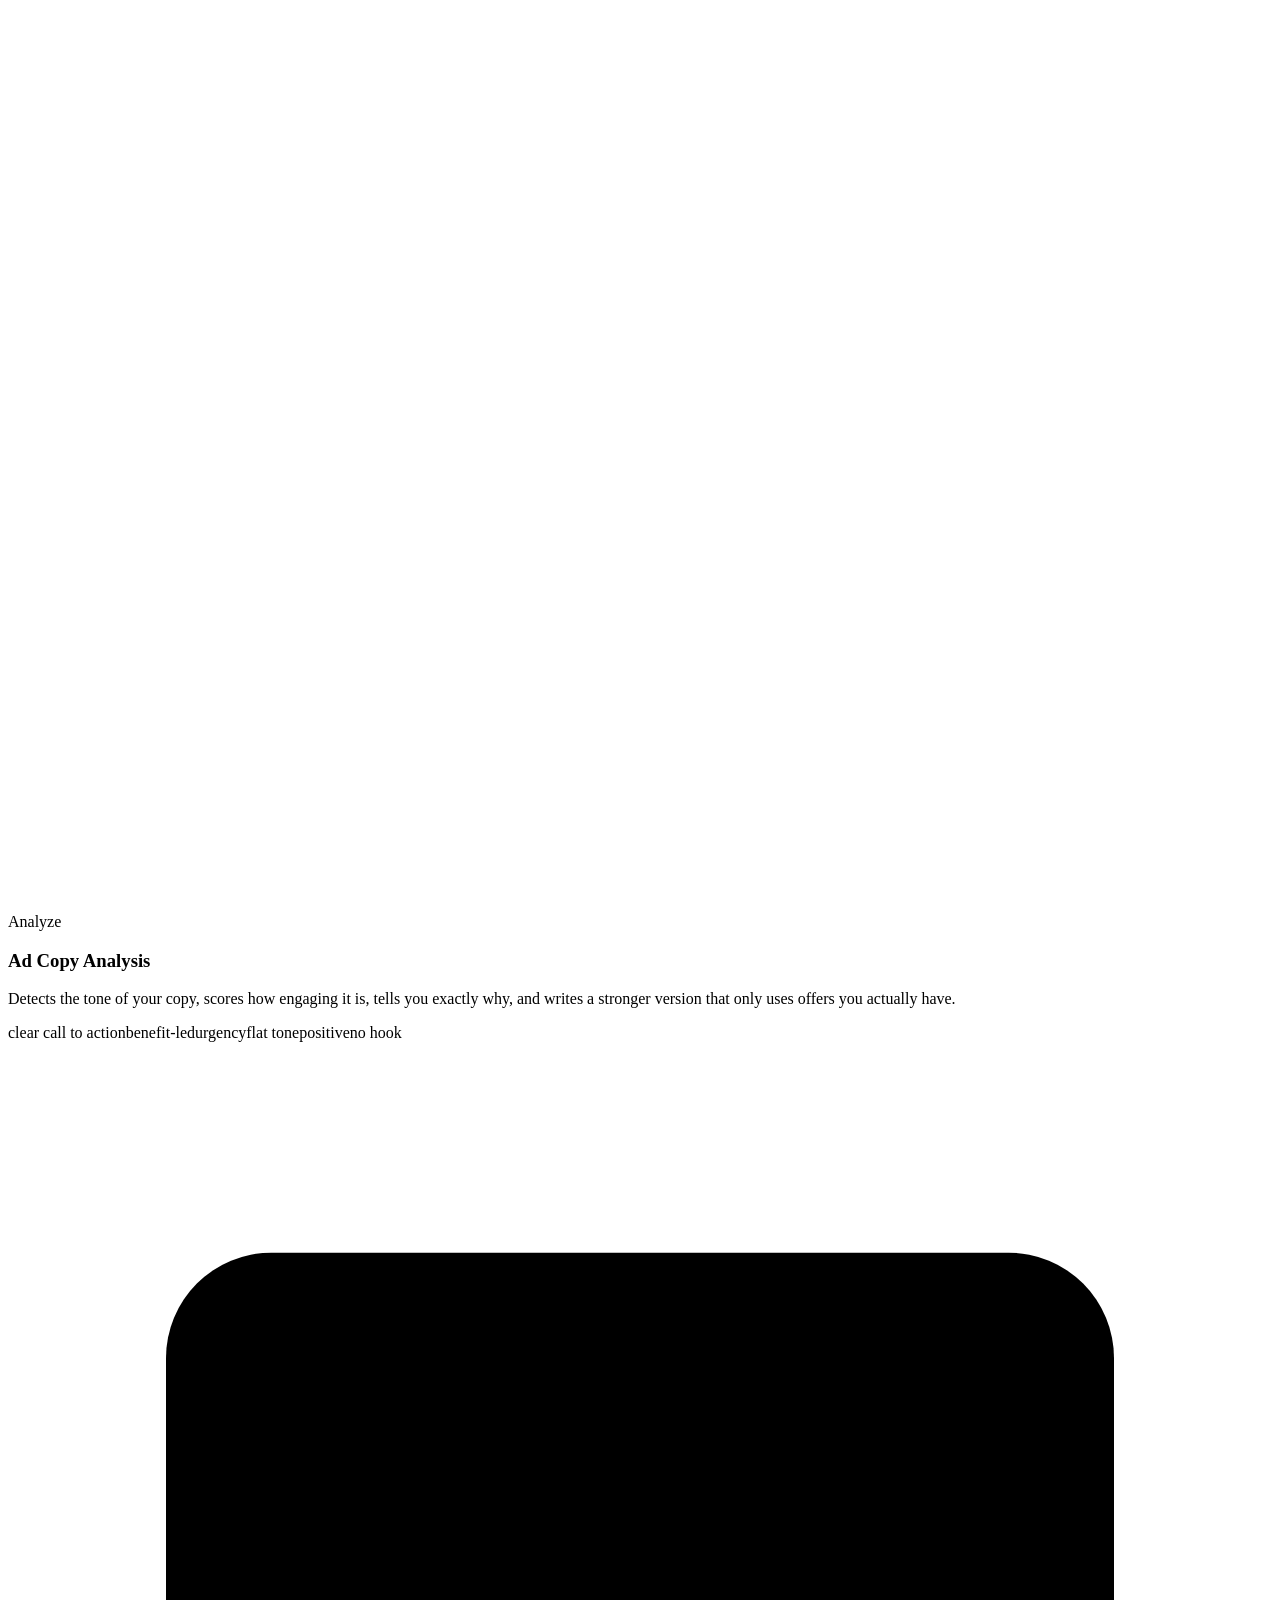
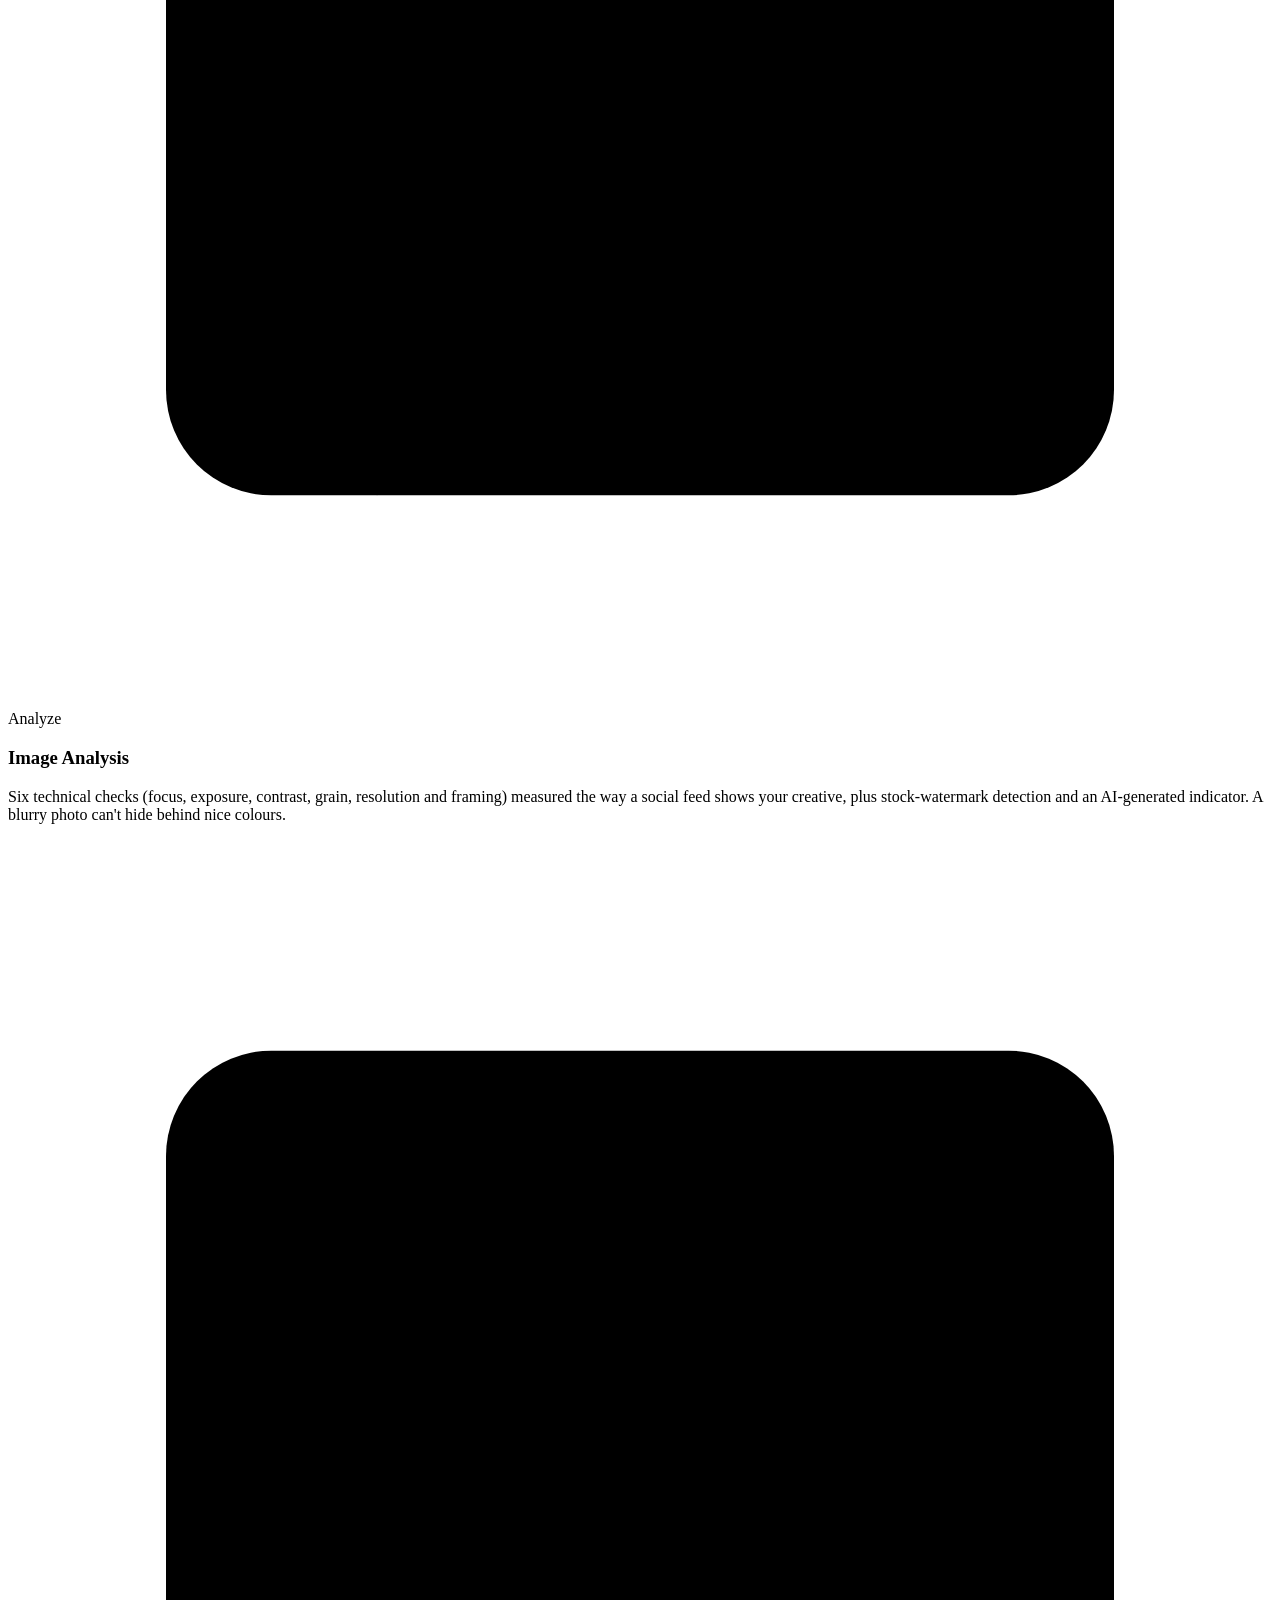
==== commit 08af5de2: "Make the app deployable: Docker, invite-only sign-ups, limits, lite mode - Dockerfile (CPU PyTorch, " ====
--- a/web/landing.html
+++ b/web/landing.html
@@ -52,7 +52,7 @@
           </div>
           <div class="hero-trust reveal reveal-d3">
             <span><svg viewBox="0 0 24 24"><path d="M5 12.5l4.5 4.5L19 7.5"/></svg>No credit card</span>
-            <span><svg viewBox="0 0 24 24"><path d="M5 12.5l4.5 4.5L19 7.5"/></svg>Runs on your own machine</span>
+            <span><svg viewBox="0 0 24 24"><path d="M5 12.5l4.5 4.5L19 7.5"/></svg>No third-party AI services</span>
             <span><svg viewBox="0 0 24 24"><path d="M5 12.5l4.5 4.5L19 7.5"/></svg>Every score explained</span>
           </div>
         </div>
@@ -199,7 +199,7 @@
           <div class="why-card reveal reveal-d2"><div class="w-ico"><svg class="ico" viewBox="0 0 24 24"><circle cx="11" cy="11" r="7"/><path d="M21 21l-4.3-4.3M8 11h6"/></svg></div>
             <h3>Real defects can't hide</h3><p>A blurry, dark or low-resolution image is capped at a low score, however good the rest looks. That's how it should be.</p></div>
           <div class="why-card reveal"><div class="w-ico"><svg class="ico" viewBox="0 0 24 24"><rect x="4" y="10" width="16" height="11" rx="2"/><path d="M8 10V7a4 4 0 0 1 8 0v3"/></svg></div>
-            <h3>Private by design</h3><p>Your copy and creatives are analyzed on your own machine. Nothing is uploaded to a third-party AI service.</p></div>
+            <h3>Private by design</h3><p>Your copy and creatives are analyzed by models running on this app's own server. Nothing is sent to a third-party AI service.</p></div>
           <div class="why-card reveal reveal-d1"><div class="w-ico"><svg class="ico" viewBox="0 0 24 24"><path d="M13 2L4 14h7l-1 8 9-12h-7z"/></svg></div>
             <h3>Answers in seconds</h3><p>Models stay loaded and warm, so a copy or image check comes back almost instantly, with no queue and no credits.</p></div>
           <div class="why-card reveal reveal-d2"><div class="w-ico"><svg class="ico" viewBox="0 0 24 24"><rect x="3" y="3" width="7" height="7" rx="1.5"/><rect x="14" y="3" width="7" height="7" rx="1.5"/><rect x="3" y="14" width="7" height="7" rx="1.5"/><rect x="14" y="14" width="7" height="7" rx="1.5"/></svg></div>
@@ -247,7 +247,7 @@
         <div class="section-head reveal"><p class="kicker">FAQ</p><h2>Questions, answered</h2></div>
         <div class="faq reveal">
           <details><summary>Is my data private?</summary>
-            <p>Yes. Sentiment Studio runs on your own computer, and your ad copy and images are analyzed locally. The only things that leave your machine are the pages you ask the Website Audit to fetch, and the page URL sent to Google PageSpeed Insights for speed scores.</p></details>
+            <p>Yes. Every model runs on the app's own server (or your own laptop, if you run it yourself), so your ad copy and images are never sent to a third-party AI service. The only outside calls are fetching the page you ask the Website Audit to check, and sending that page's URL to Google PageSpeed Insights for speed scores.</p></details>
           <details><summary>What does "heuristic" mean next to a score?</summary>
             <p>It means the score comes from a transparent set of rules (like "has a call to action" or "image is in focus") rather than a model trained on campaign results. We label it so you always know how much weight to give it, and every heuristic score lists the checks behind it.</p></details>
           <details><summary>What is GEO?</summary>
@@ -257,7 +257,7 @@
           <details><summary>Can it use my own trained models?</summary>
             <p>Yes. If you fine-tune the sentiment model or train the image engagement model on your own data, the app picks them up automatically and shows which one is in use.</p></details>
           <details><summary>Does it cost anything?</summary>
-            <p>No subscription and no credits. It runs on your own machine, so the only cost is your computer's time.</p></details>
+            <p>No subscription and no credits. Run it on your own laptop for free, or on a server you choose.</p></details>
         </div>
       </div>
     </section>
@@ -288,7 +288,7 @@
         <div><h4>Create</h4><ul><li><a href="/app#/generate">Generative Editing</a></li><li><a href="/app#/precise">Precise Editing</a></li><li><a href="/app#/canvas">Canvas Editor</a></li></ul></div>
         <div><h4>Product</h4><ul><li><a href="#features">Features</a></li><li><a href="#why">Why us</a></li><li><a href="#faq">FAQ</a></li><li><a href="https://github.com/kashvi1504/AI-Driven-Multimodal-Marketing-Assistant">GitHub</a></li></ul></div>
       </div>
-      <div class="footer-bottom"><span>© <span id="year"></span> Sentiment Studio</span><span>Runs locally · Made for marketers</span></div>
+      <div class="footer-bottom"><span>© <span id="year"></span> Sentiment Studio</span><span>Private by design · Made for marketers</span></div>
     </div>
   </footer>
 
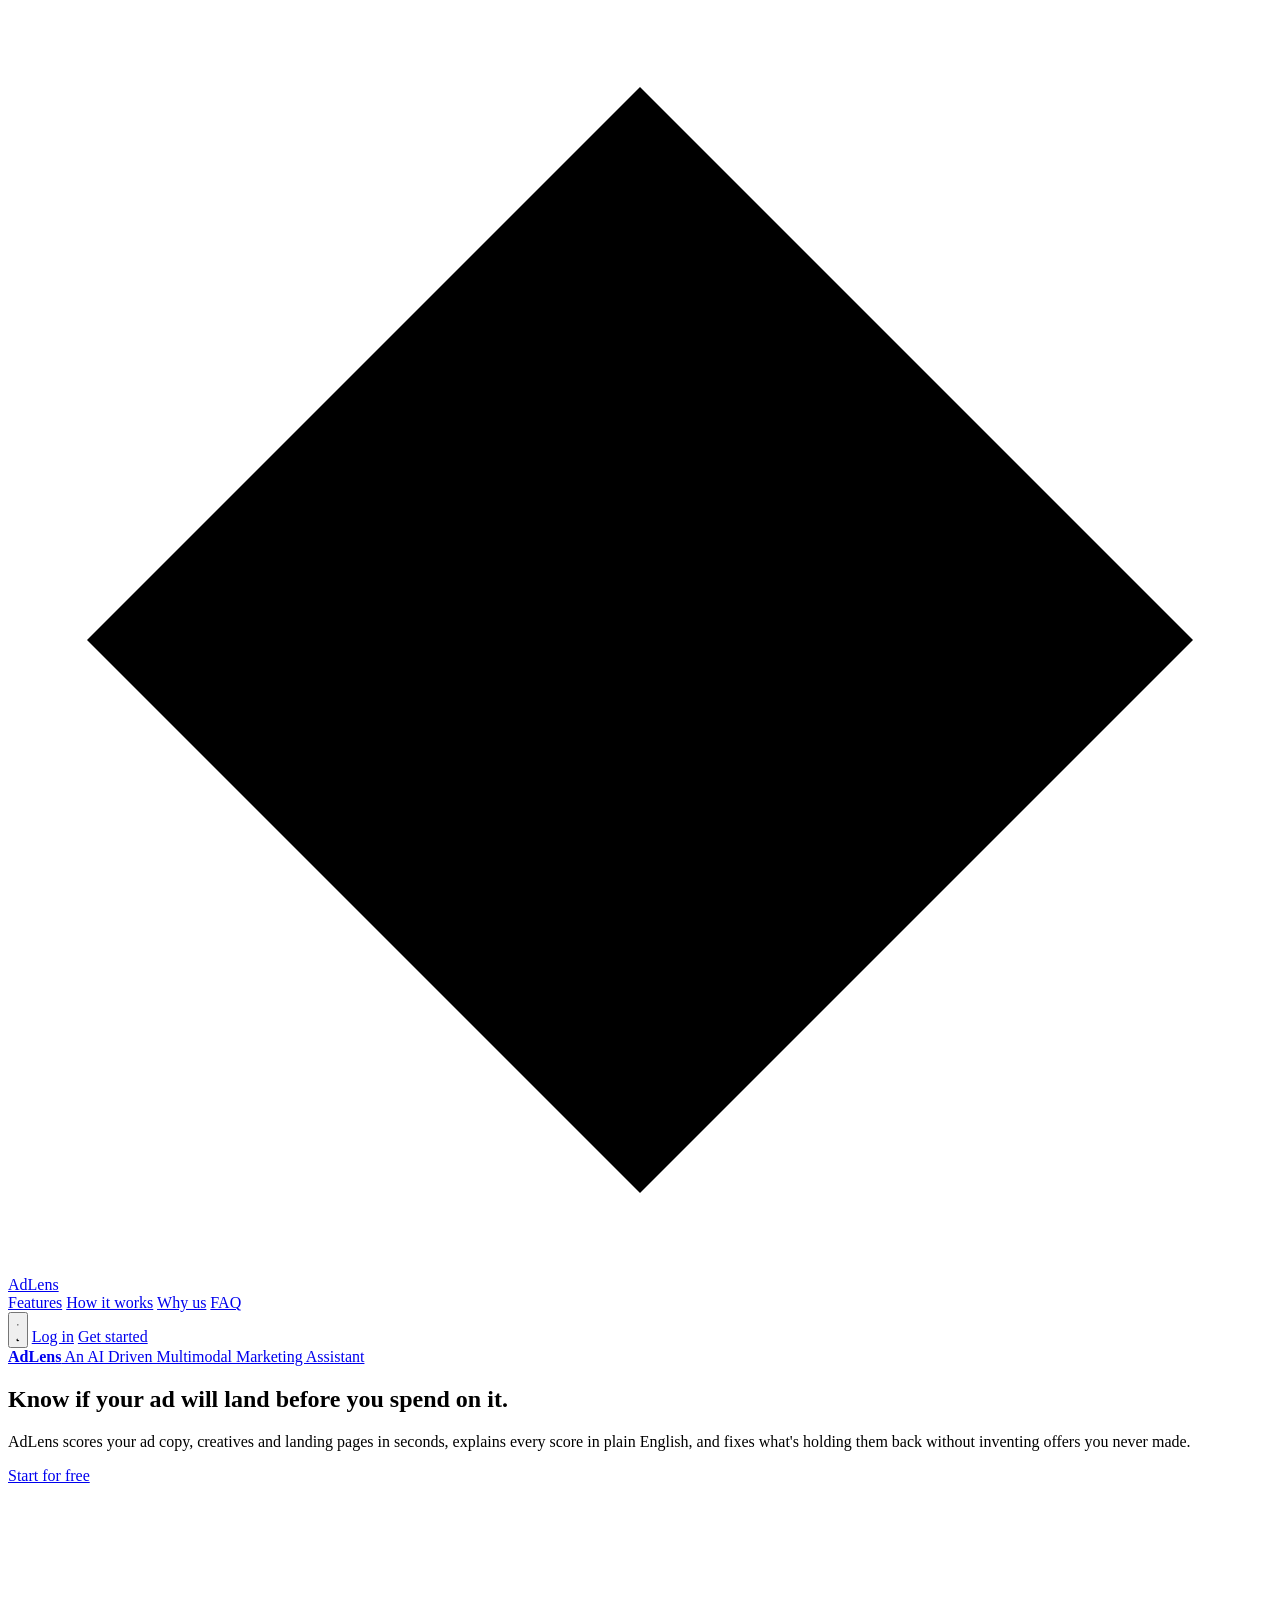
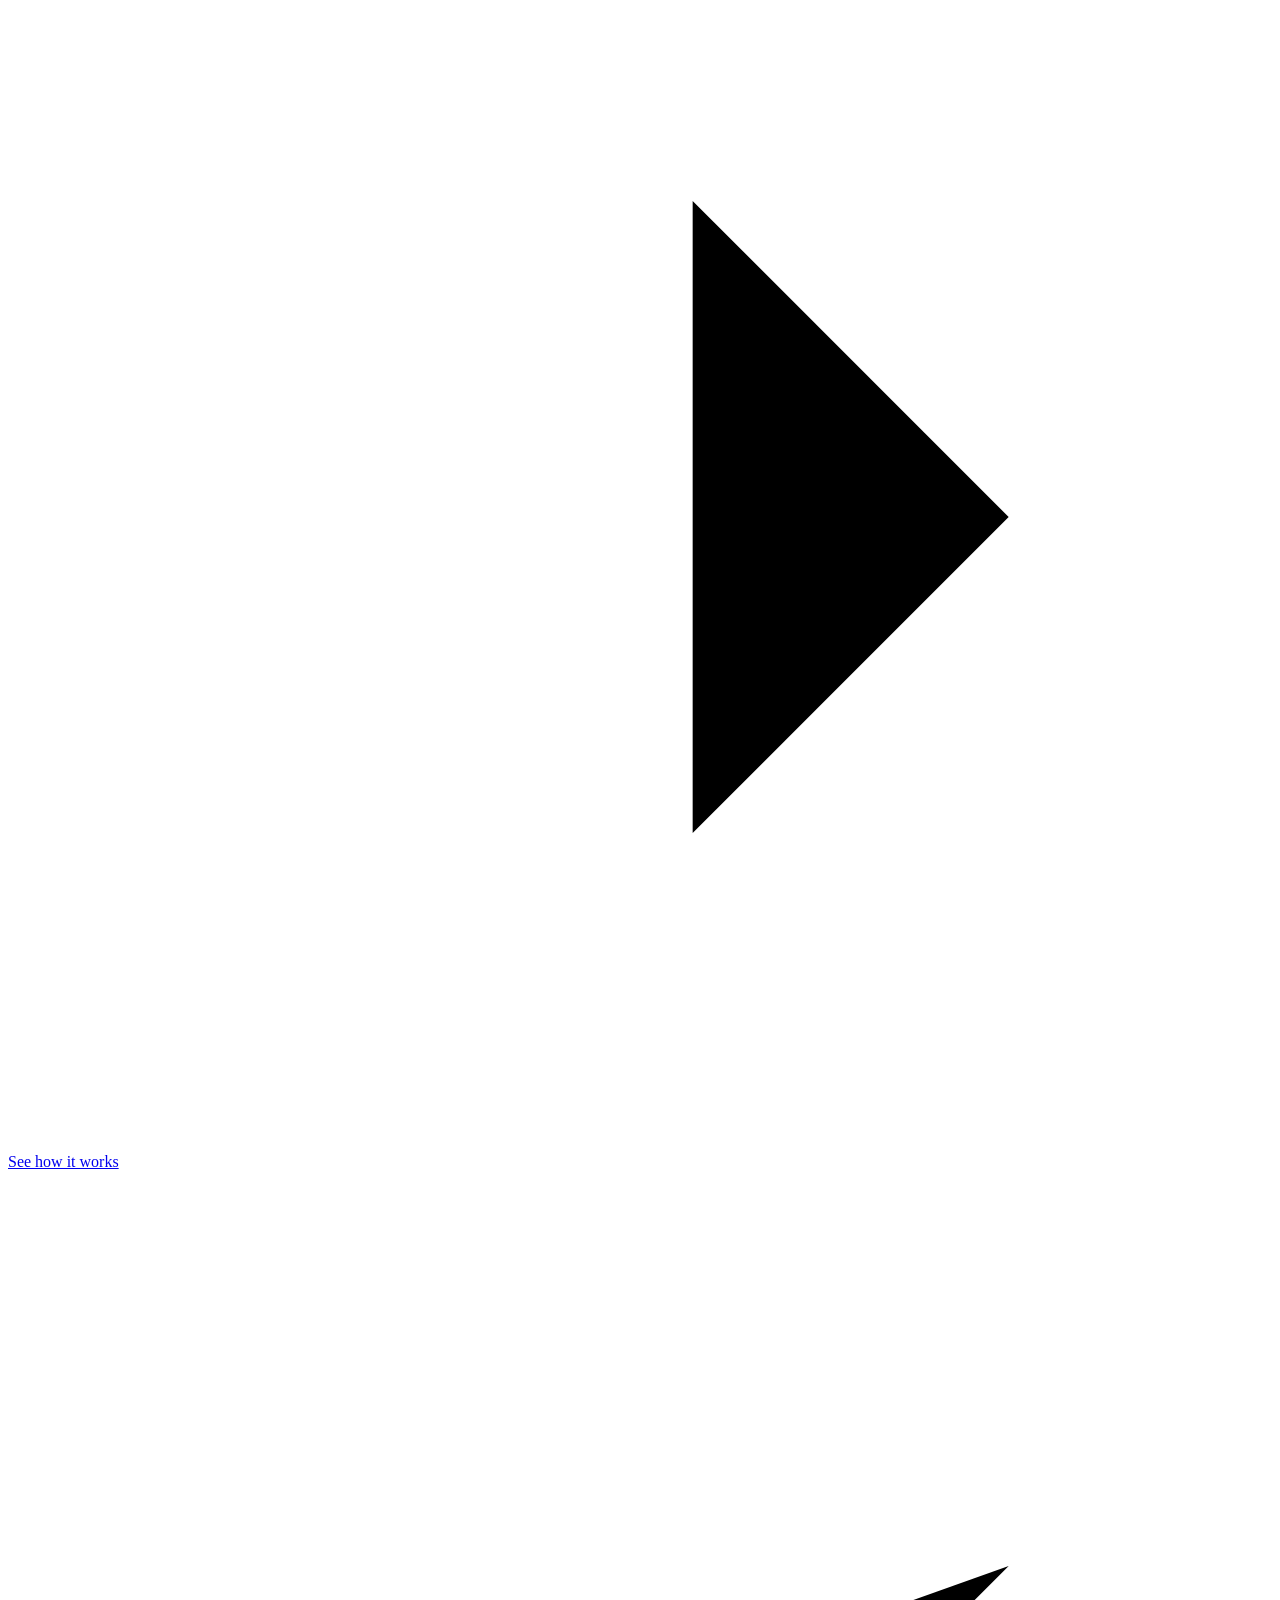
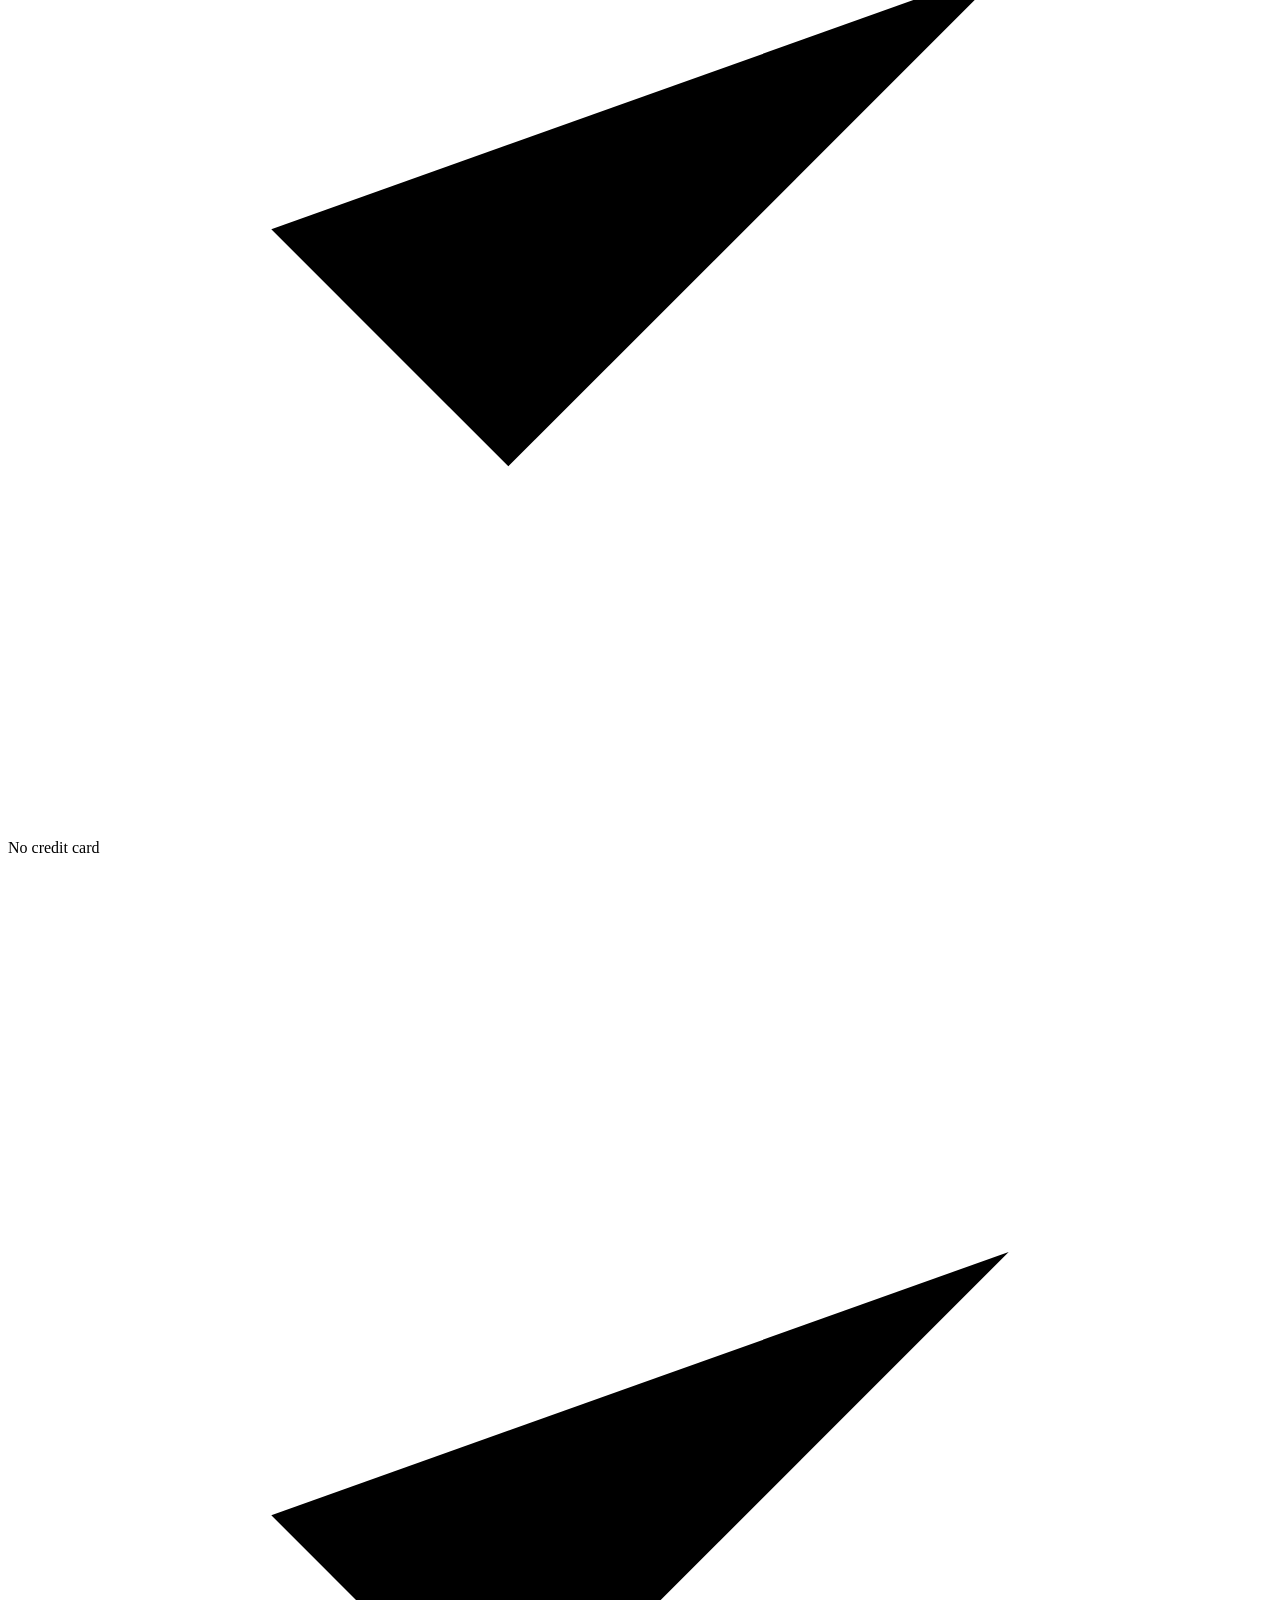
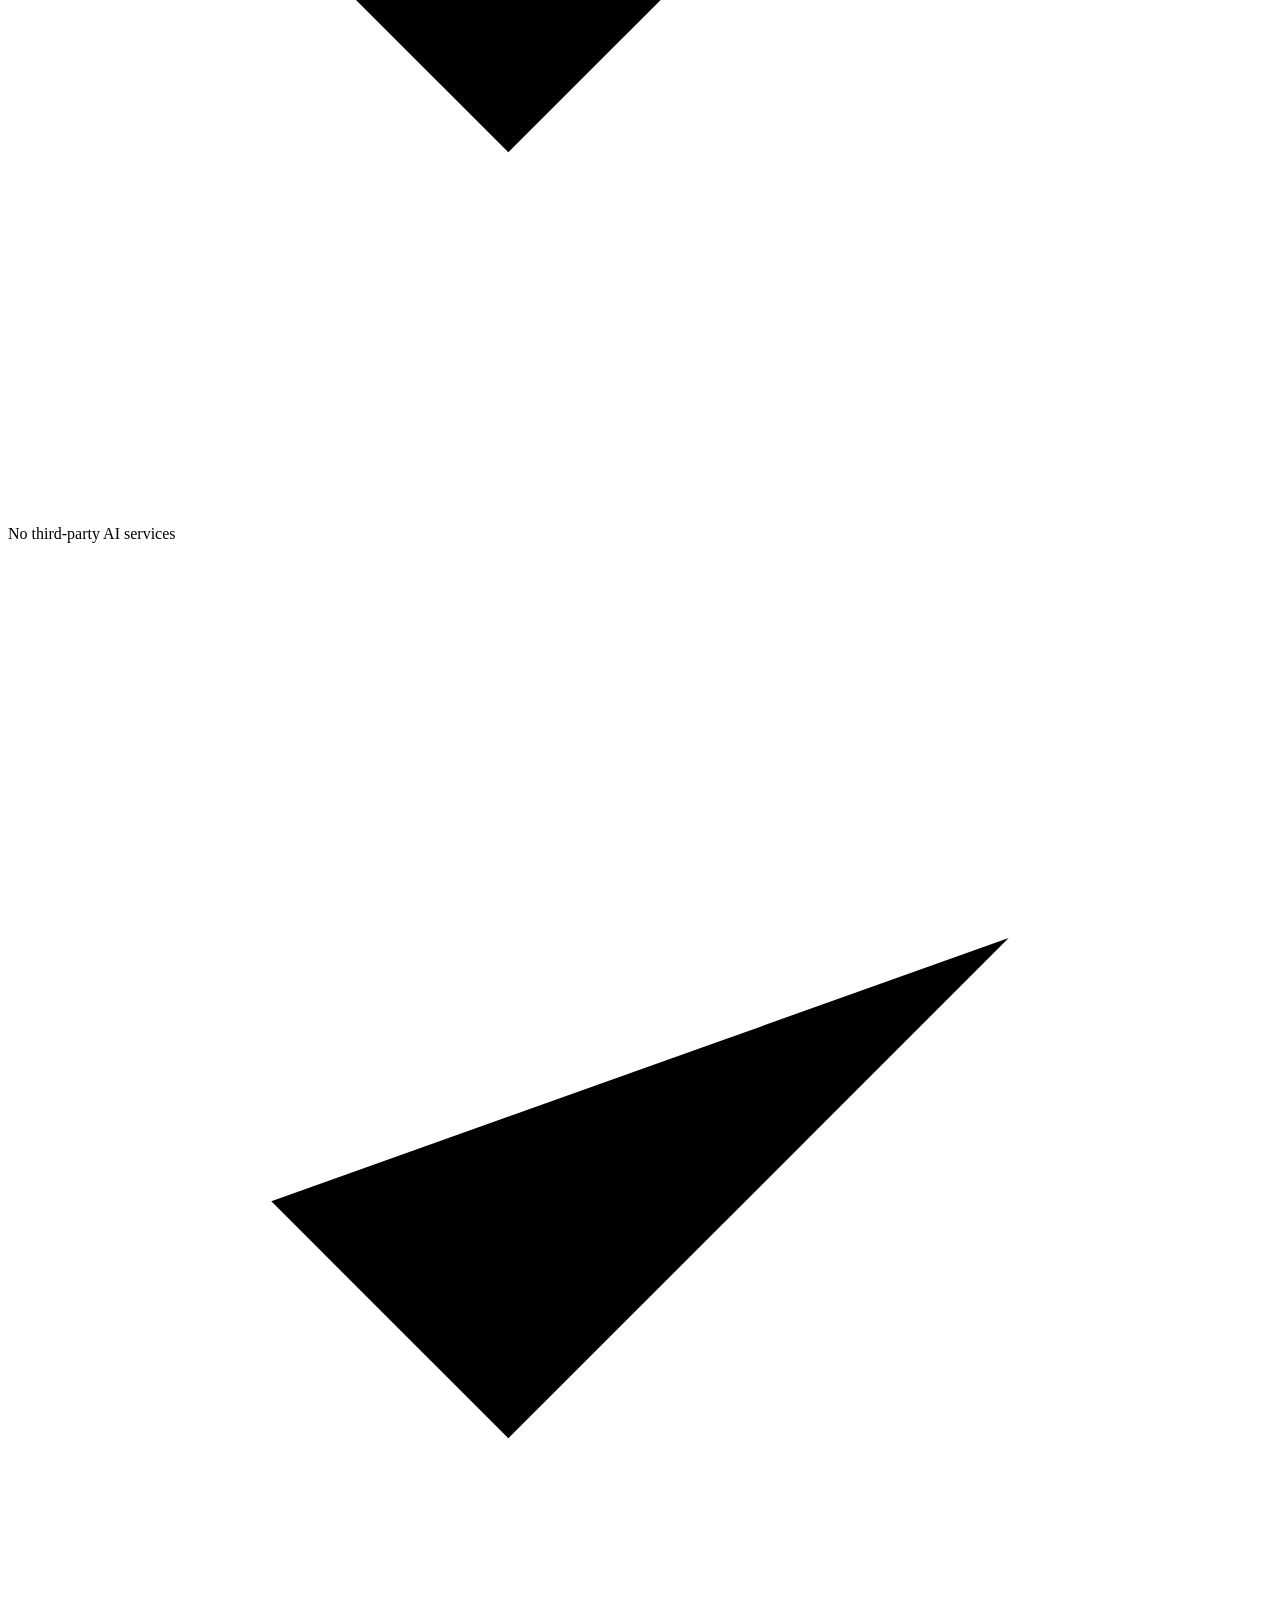
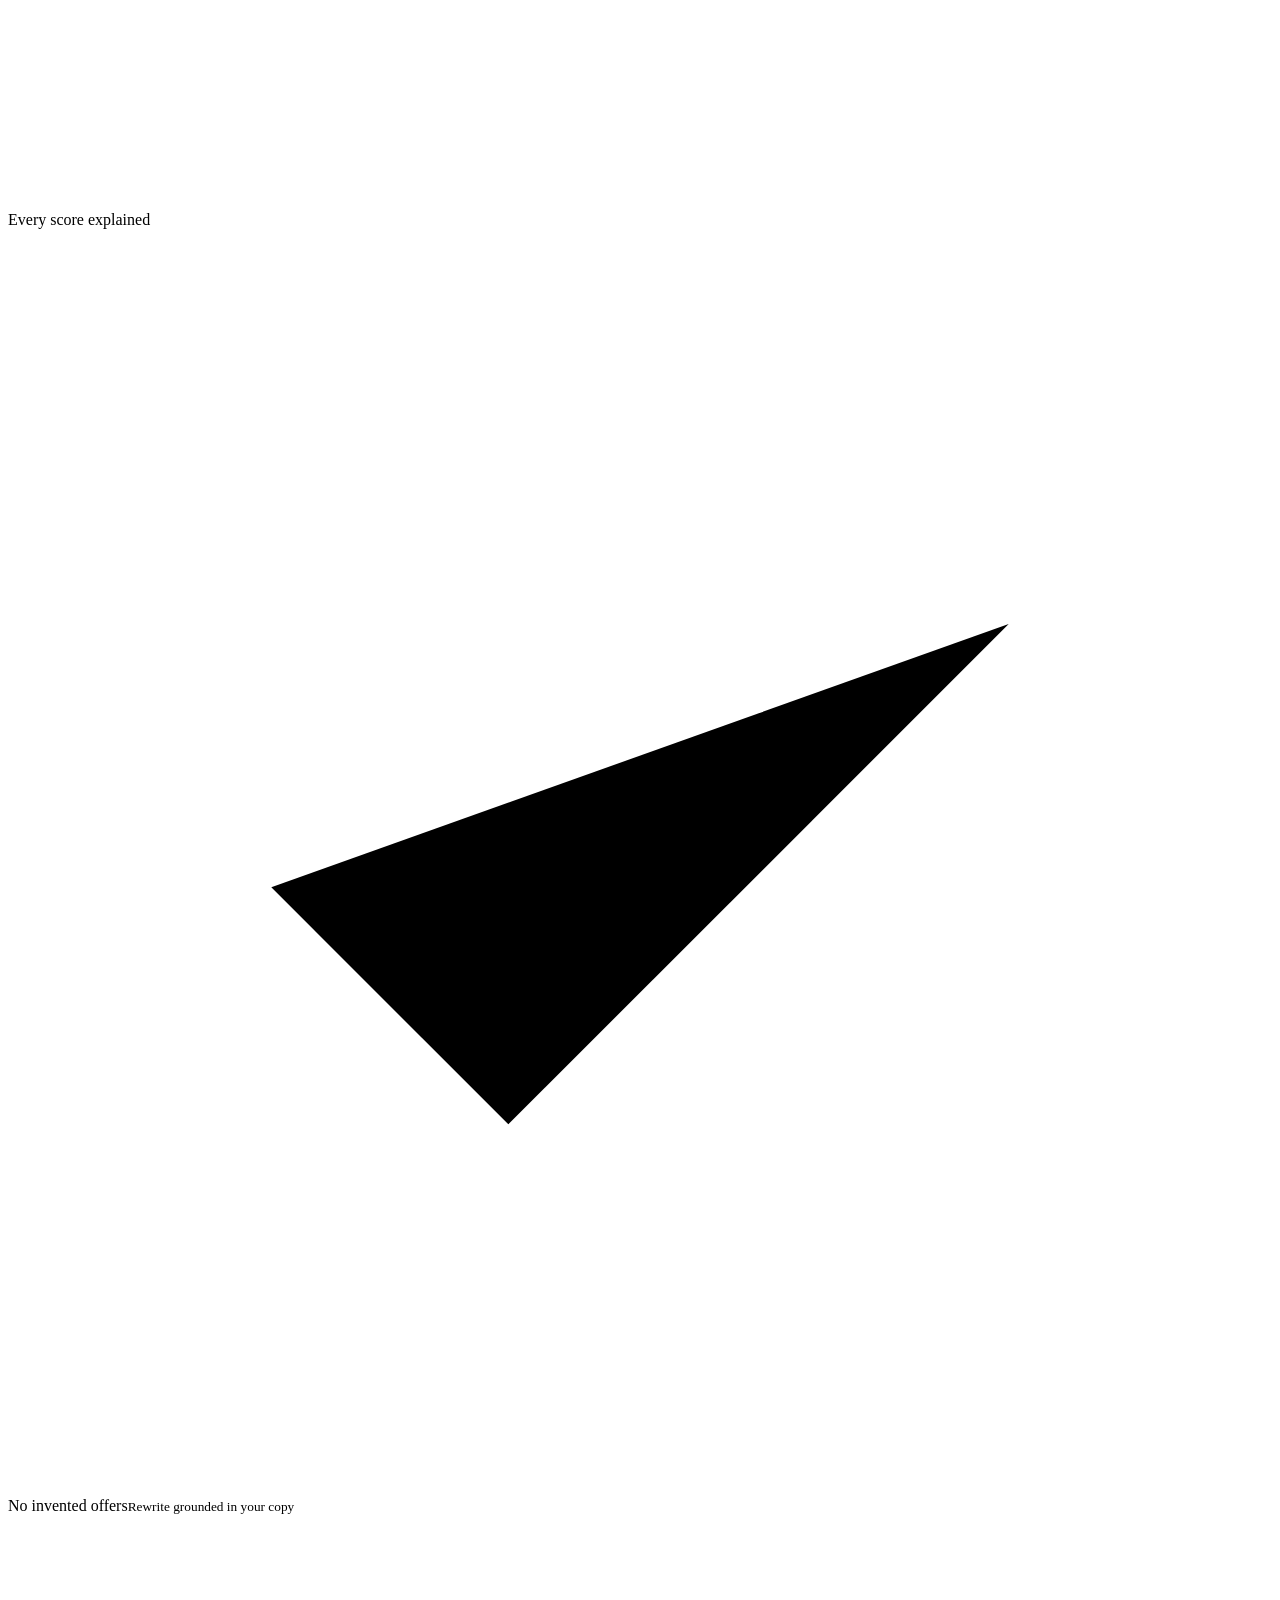
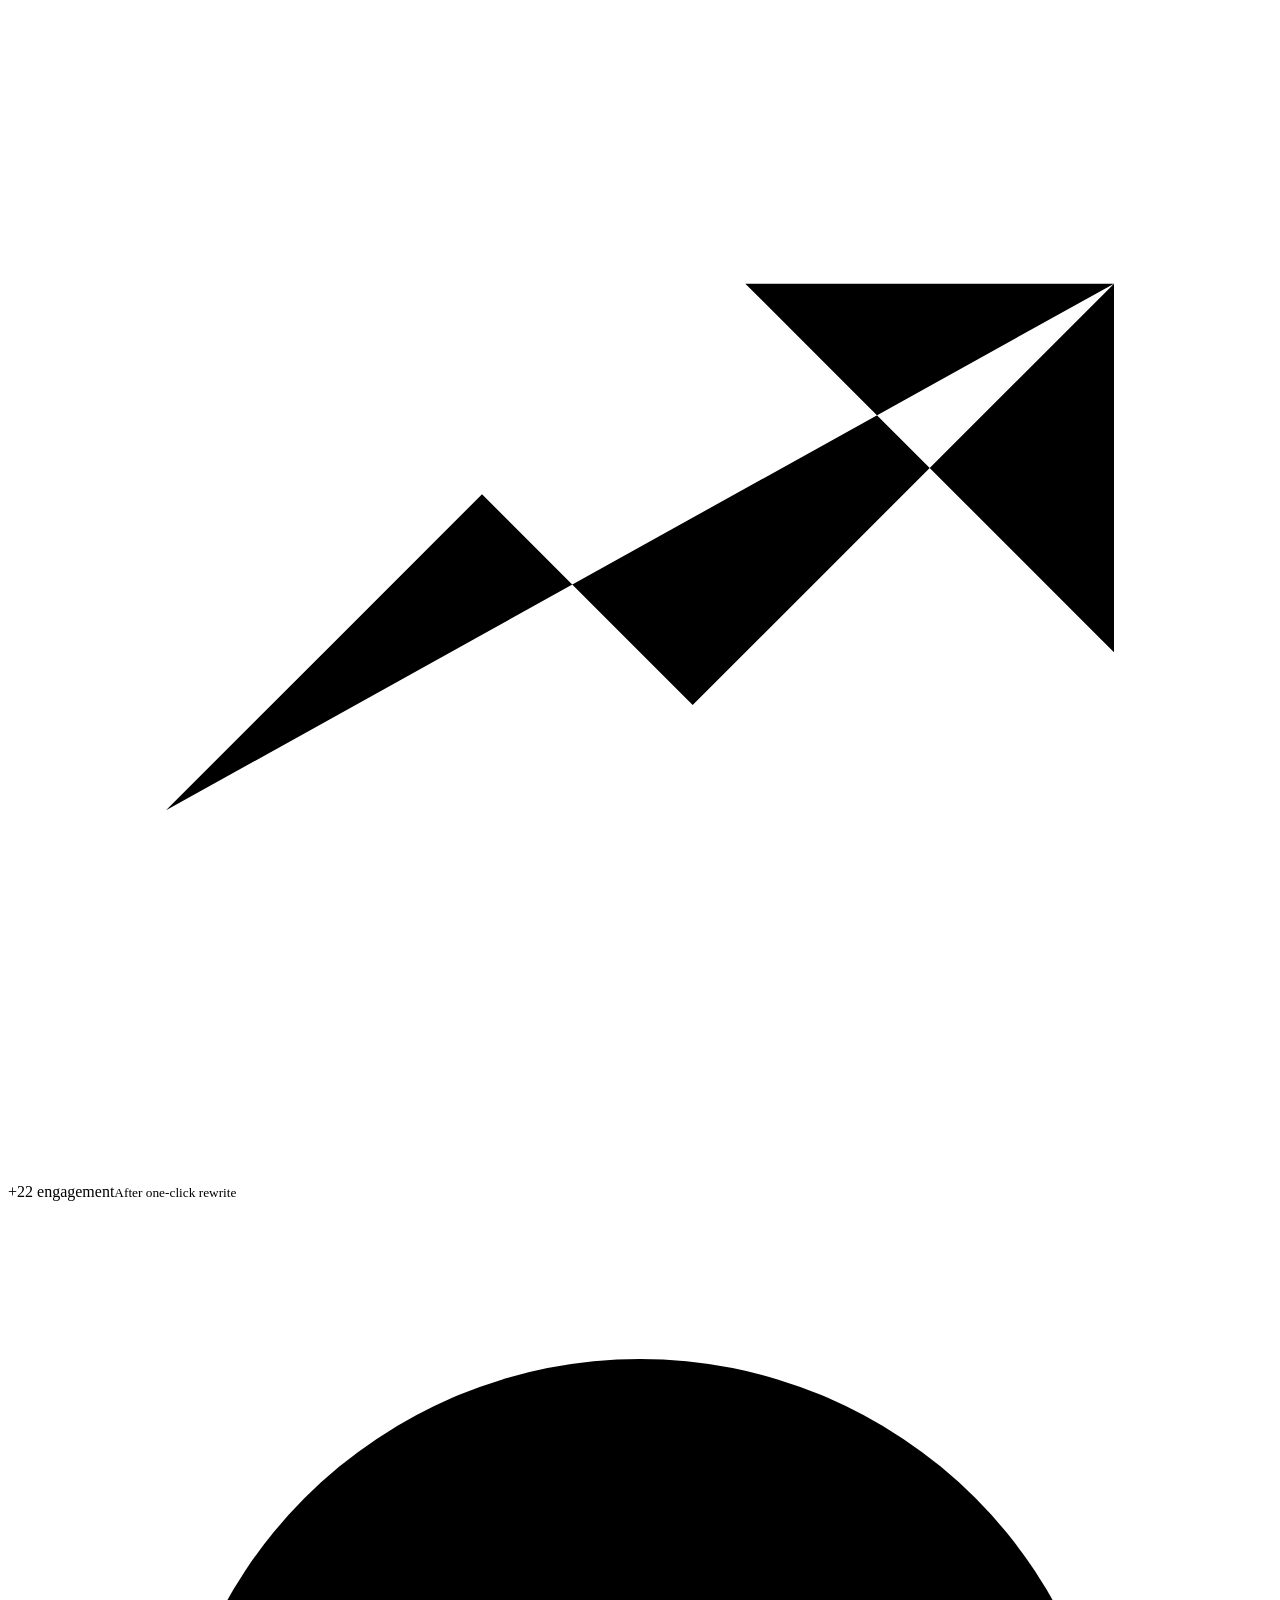
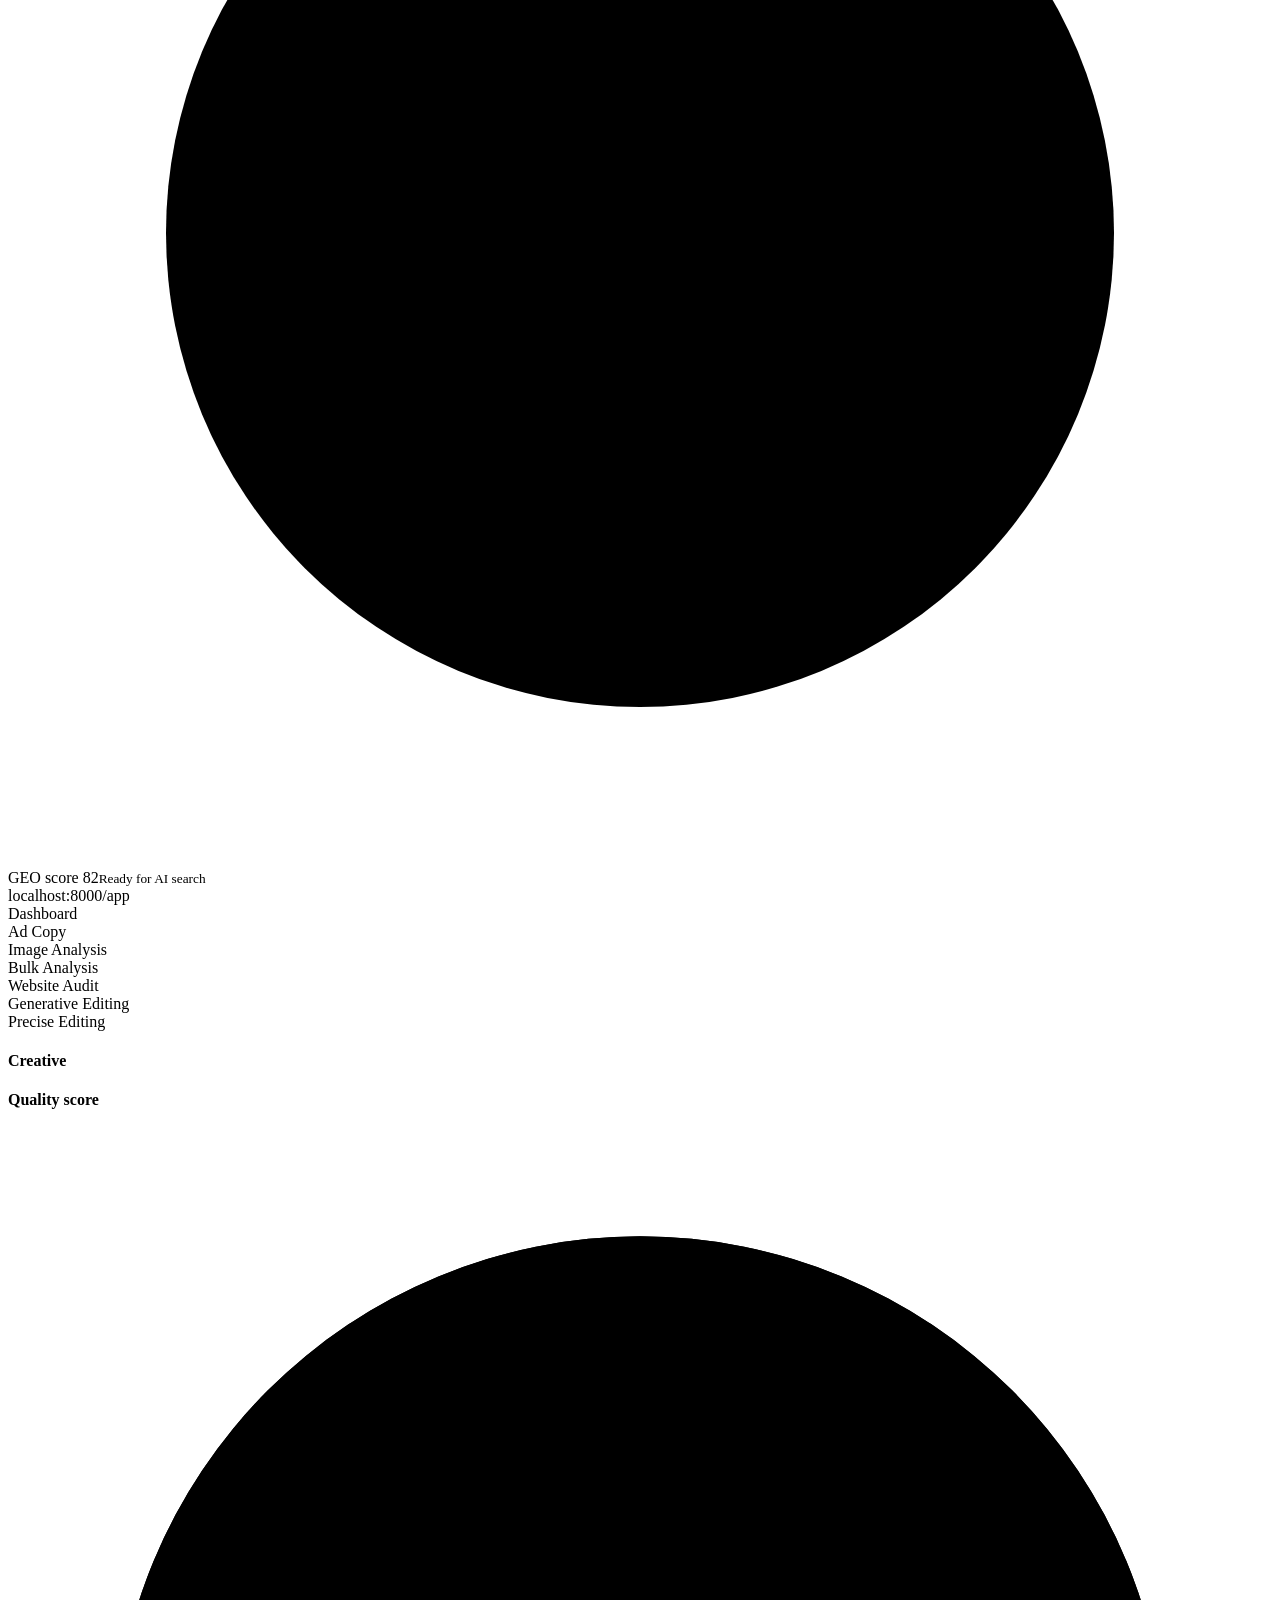
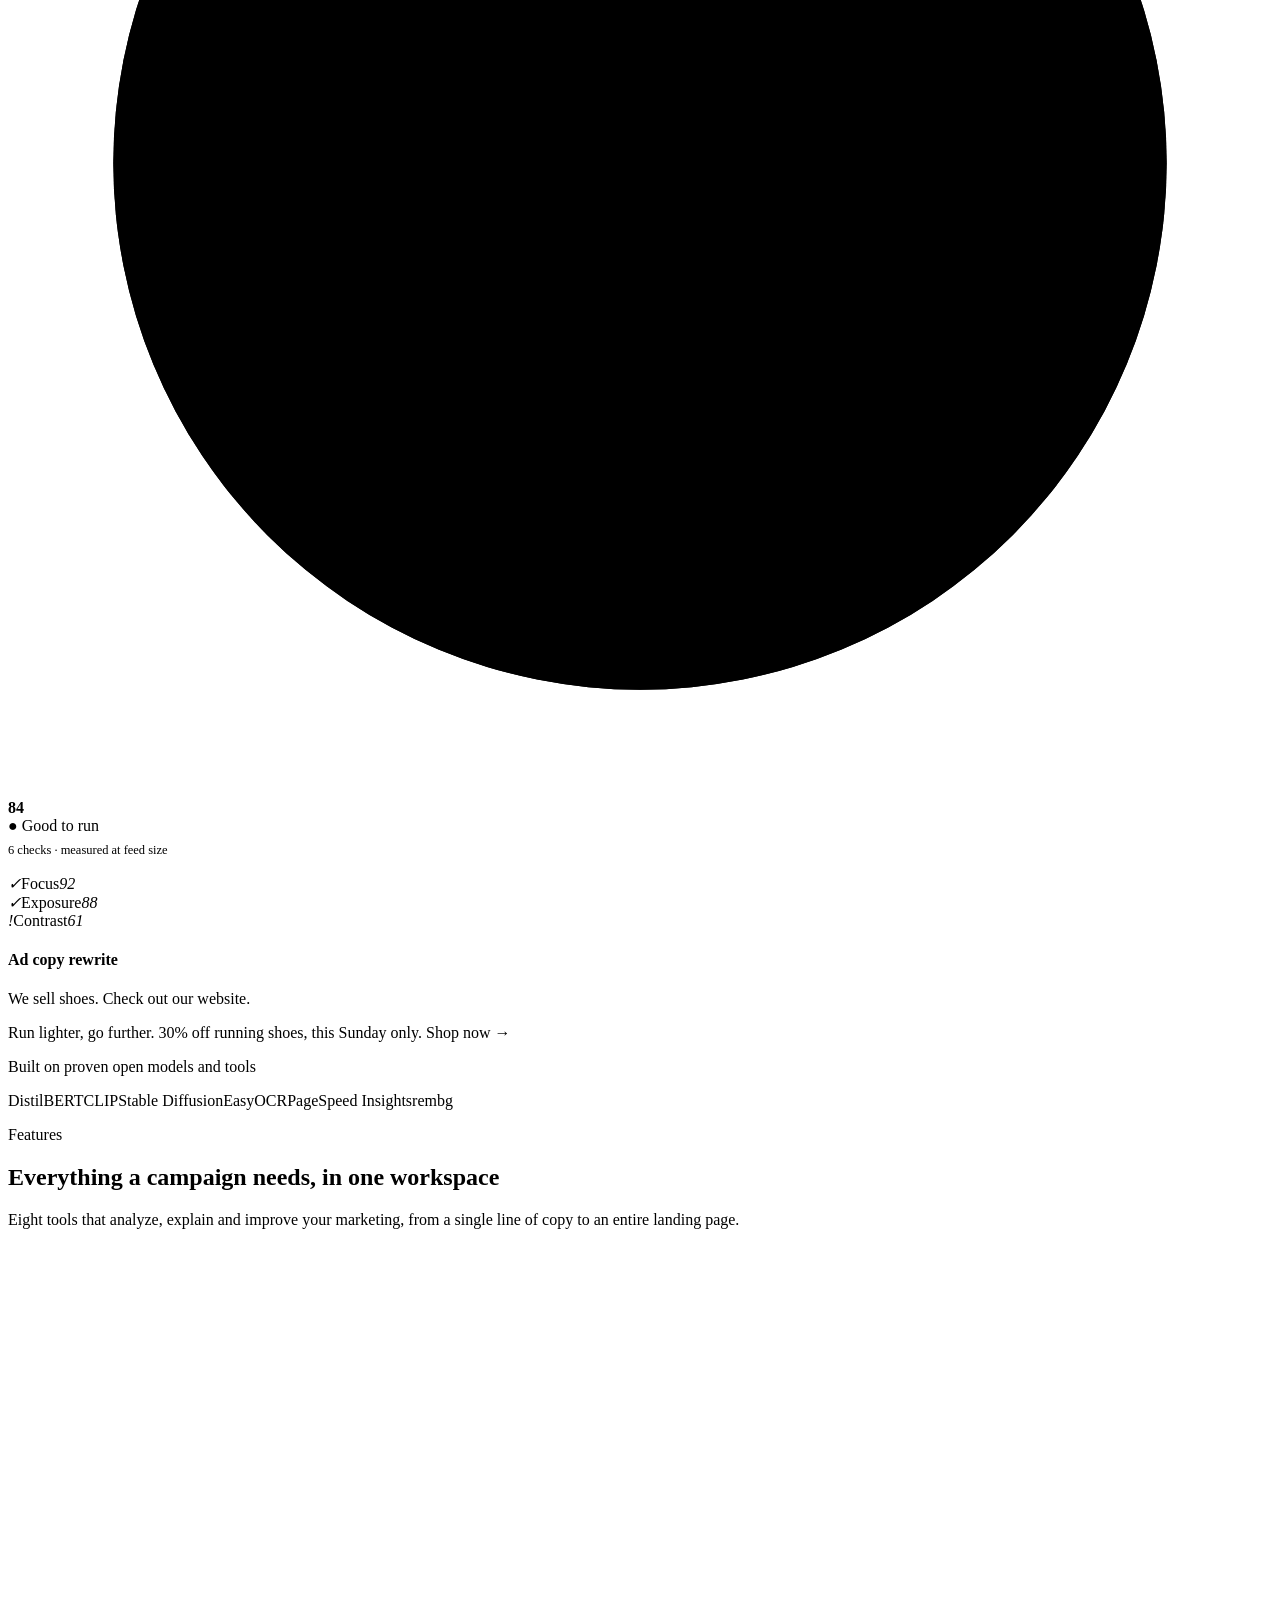
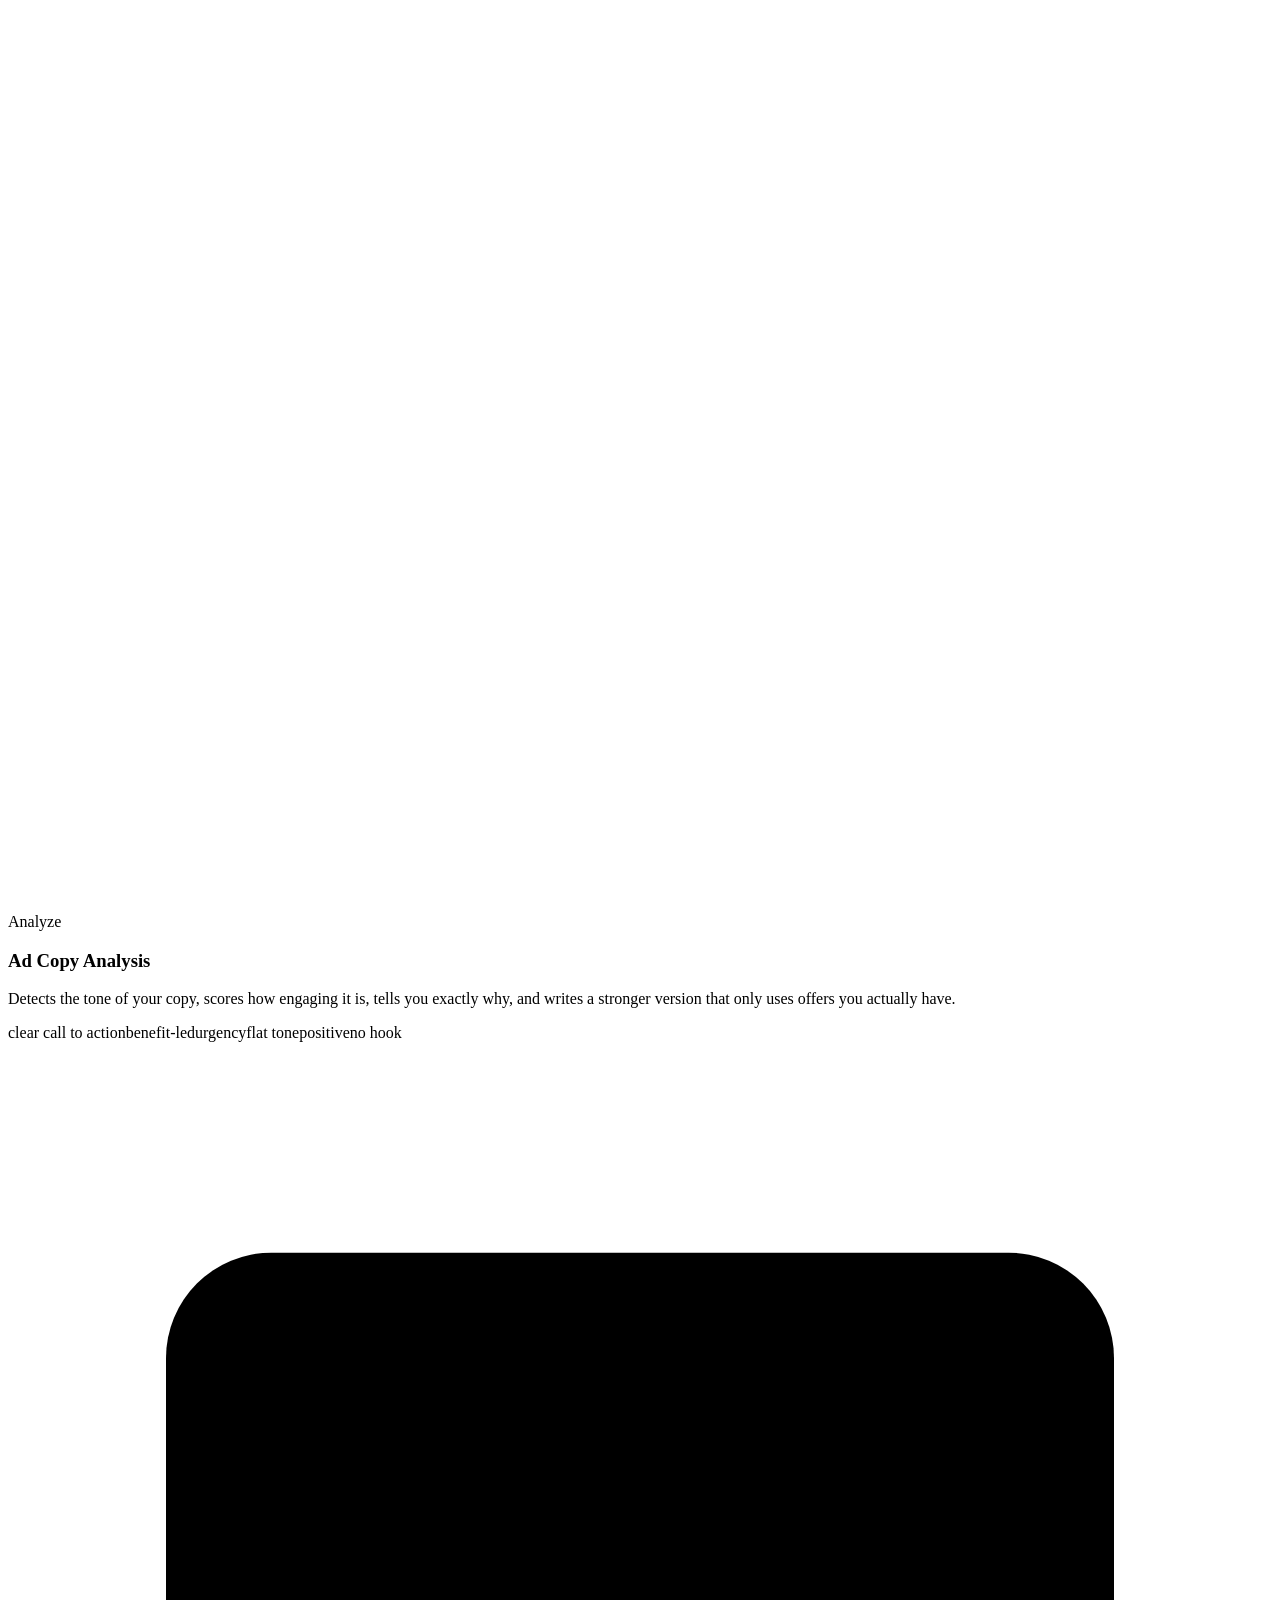
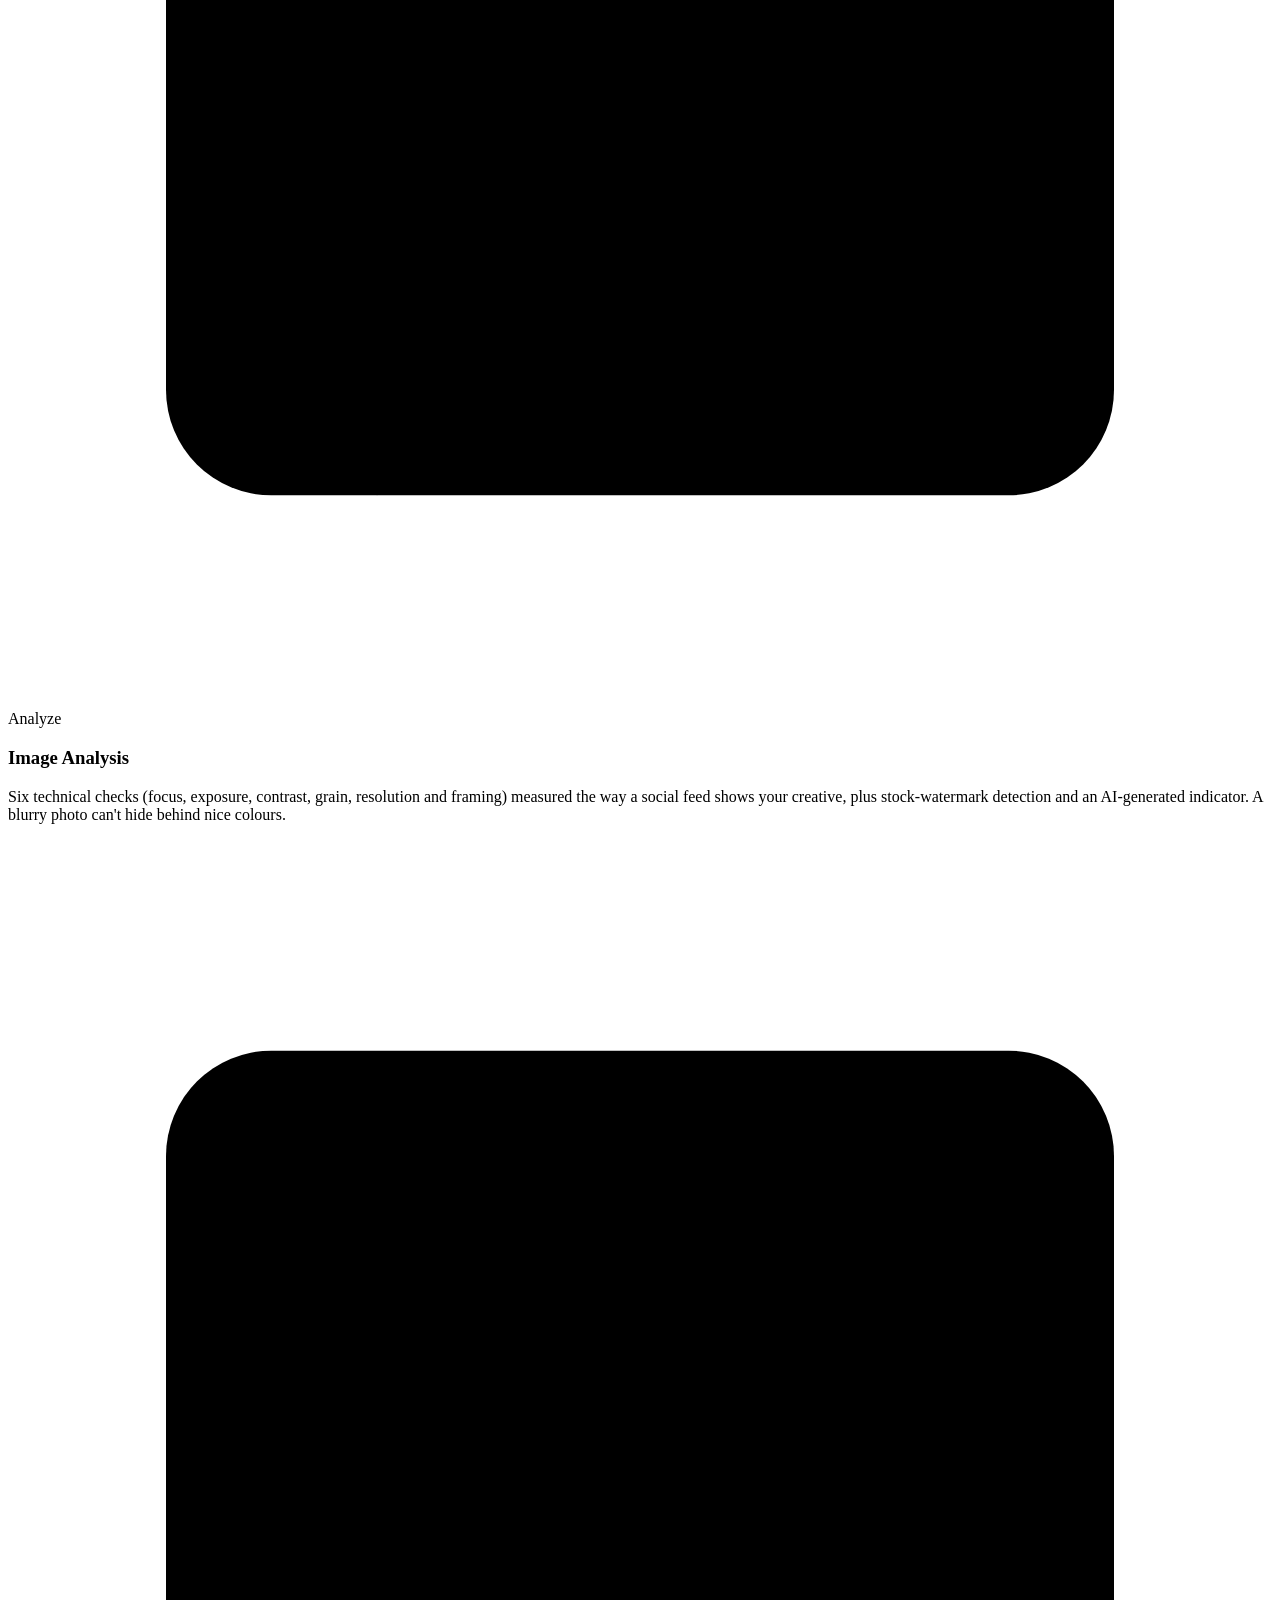
==== commit c34b6c85: "Rename the app to AdLens and add a held-out image evaluation The site, server and docs now use the n" ====
--- a/web/landing.html
+++ b/web/landing.html
@@ -3,7 +3,7 @@
 <head>
   <meta charset="utf-8">
   <meta name="viewport" content="width=device-width, initial-scale=1">
-  <title>Sentiment Studio · Know if your ad will land</title>
+  <title>AdLens: An AI Driven Multimodal Marketing Assistant</title>
   <meta name="description" content="Score your ad copy, creatives and landing pages in seconds, see why, and fix what's holding them back.">
   <link rel="icon" href="data:image/svg+xml,%3Csvg xmlns='http://www.w3.org/2000/svg' viewBox='0 0 32 32'%3E%3Cdefs%3E%3ClinearGradient id='g' x1='0' y1='0' x2='1' y2='1'%3E%3Cstop offset='0' stop-color='%236A4CFF'/%3E%3Cstop offset='1' stop-color='%23FF5E9C'/%3E%3C/linearGradient%3E%3C/defs%3E%3Crect width='32' height='32' rx='9' fill='url(%23g)'/%3E%3Cpath d='M16 7l9 9-9 9-9-9z' fill='white'/%3E%3C/svg%3E">
   <link rel="preconnect" href="https://fonts.googleapis.com">
@@ -17,7 +17,7 @@
   <!-- ── Nav ── -->
   <header class="site-nav" id="nav">
     <div class="container">
-      <a class="logo" href="/" aria-label="Sentiment Studio home"><span class="logo-mark"><svg viewBox="0 0 16 16"><path d="M8 1l7 7-7 7-7-7z"/></svg></span><span class="logo-text">Sentiment Studio</span></a>
+      <a class="logo" href="/" aria-label="AdLens home"><span class="logo-mark"><svg viewBox="0 0 16 16"><path d="M8 1l7 7-7 7-7-7z"/></svg></span><span class="logo-text">AdLens</span></a>
       <nav class="nav-links" aria-label="Sections">
         <a href="#features">Features</a>
         <a href="#how">How it works</a>
@@ -41,9 +41,9 @@
       <div class="hero-grid-bg"></div>
       <div class="container">
         <div class="hero-copy">
-          <a class="eyebrow-pill reveal" href="#features"><b>New</b> Website audits now check AI-search readiness →</a>
+          <a class="eyebrow-pill reveal" href="#features"><b>AdLens</b> An AI Driven Multimodal Marketing Assistant</a>
           <h1 class="reveal reveal-d1">Know if your ad will land <span class="gradient-text">before you spend on it.</span></h1>
-          <p class="hero-sub reveal reveal-d2">Sentiment Studio scores your ad copy, creatives and landing pages in seconds,
+          <p class="hero-sub reveal reveal-d2">AdLens scores your ad copy, creatives and landing pages in seconds,
             explains every score in plain English, and fixes what's holding them back without inventing offers you never made.</p>
           <div class="hero-cta reveal reveal-d3">
             <a class="btn btn-primary btn-lg" href="/signup">Start for free
@@ -187,7 +187,7 @@
     <section class="section-pad why" id="why">
       <div class="container">
         <div class="section-head reveal">
-          <p class="kicker">Why Sentiment Studio</p>
+          <p class="kicker">Why AdLens</p>
           <h2>Built to be <span class="gradient-text">trusted</span>, not just impressive</h2>
           <p>Most AI tools hand you a number. We show our working, and we never let a nice-looking result hide a real problem.</p>
         </div>
@@ -208,7 +208,7 @@
 
         <div class="vs">
           <div class="vs-col them reveal">
-            <h3>Without Sentiment Studio</h3>
+            <h3>Without AdLens</h3>
             <ul>
               <li><svg viewBox="0 0 24 24"><path d="M6 6l12 12M18 6L6 18"/></svg>Launch, wait for results, and find out the ad was weak after the budget is spent</li>
               <li><svg viewBox="0 0 24 24"><path d="M6 6l12 12M18 6L6 18"/></svg>AI copy tools that happily invent a "50% off" you never offered</li>
@@ -217,7 +217,7 @@
             </ul>
           </div>
           <div class="vs-col us reveal reveal-d1">
-            <h3><span class="logo-mark" style="width:26px;height:26px;border-radius:8px"><svg viewBox="0 0 16 16"><path d="M8 1l7 7-7 7-7-7z"/></svg></span>With Sentiment Studio</h3>
+            <h3><span class="logo-mark" style="width:26px;height:26px;border-radius:8px"><svg viewBox="0 0 16 16"><path d="M8 1l7 7-7 7-7-7z"/></svg></span>With AdLens</h3>
             <ul>
               <li><svg viewBox="0 0 24 24"><path d="M5 12.5l4.5 4.5L19 7.5"/></svg>Spot weak copy and creatives before you spend a single rupee</li>
               <li><svg viewBox="0 0 24 24"><path d="M5 12.5l4.5 4.5L19 7.5"/></svg>Rewrites that stay true to your real offer, checked automatically</li>
@@ -281,14 +281,14 @@
     <div class="container">
       <div class="footer-grid">
         <div>
-          <a class="logo" href="/"><span class="logo-mark"><svg viewBox="0 0 16 16"><path d="M8 1l7 7-7 7-7-7z"/></svg></span>Sentiment Studio</a>
-          <p>AI-assisted analysis and editing for ad copy, creatives and landing pages.</p>
+          <a class="logo" href="/"><span class="logo-mark"><svg viewBox="0 0 16 16"><path d="M8 1l7 7-7 7-7-7z"/></svg></span>AdLens</a>
+          <p>AdLens: An AI Driven Multimodal Marketing Assistant. Analysis and editing for ad copy, creatives and landing pages.</p>
         </div>
         <div><h4>Analyze</h4><ul><li><a href="/app#/copy">Ad Copy</a></li><li><a href="/app#/image">Image Analysis</a></li><li><a href="/app#/bulk">Bulk Analysis</a></li><li><a href="/app#/website">Website Audit</a></li><li><a href="/app#/influencer">Influencer Check</a></li></ul></div>
         <div><h4>Create</h4><ul><li><a href="/app#/generate">Generative Editing</a></li><li><a href="/app#/precise">Precise Editing</a></li><li><a href="/app#/canvas">Canvas Editor</a></li></ul></div>
         <div><h4>Product</h4><ul><li><a href="#features">Features</a></li><li><a href="#why">Why us</a></li><li><a href="#faq">FAQ</a></li><li><a href="https://github.com/kashvi1504/AI-Driven-Multimodal-Marketing-Assistant">GitHub</a></li></ul></div>
       </div>
-      <div class="footer-bottom"><span>© <span id="year"></span> Sentiment Studio</span><span>Private by design · Made for marketers</span></div>
+      <div class="footer-bottom"><span>© <span id="year"></span> AdLens</span><span>Private by design · Made for marketers</span></div>
     </div>
   </footer>
 
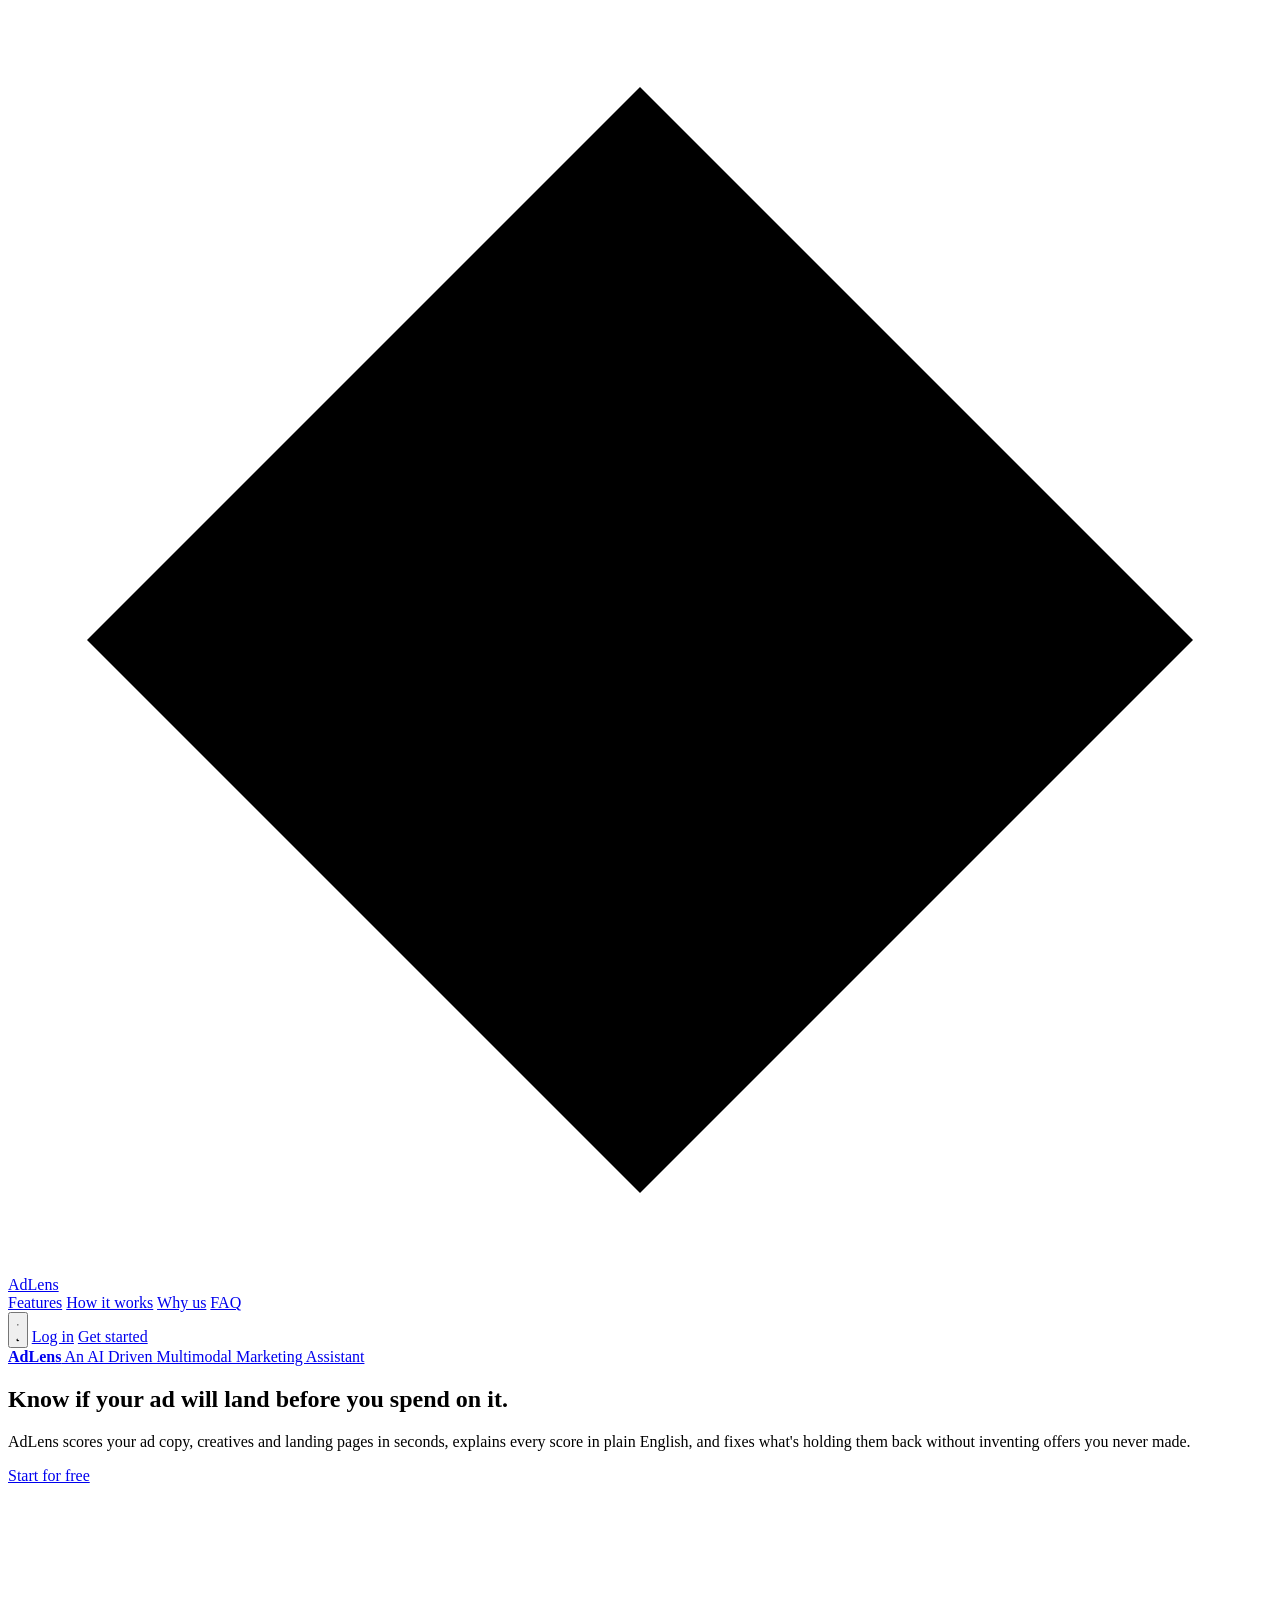
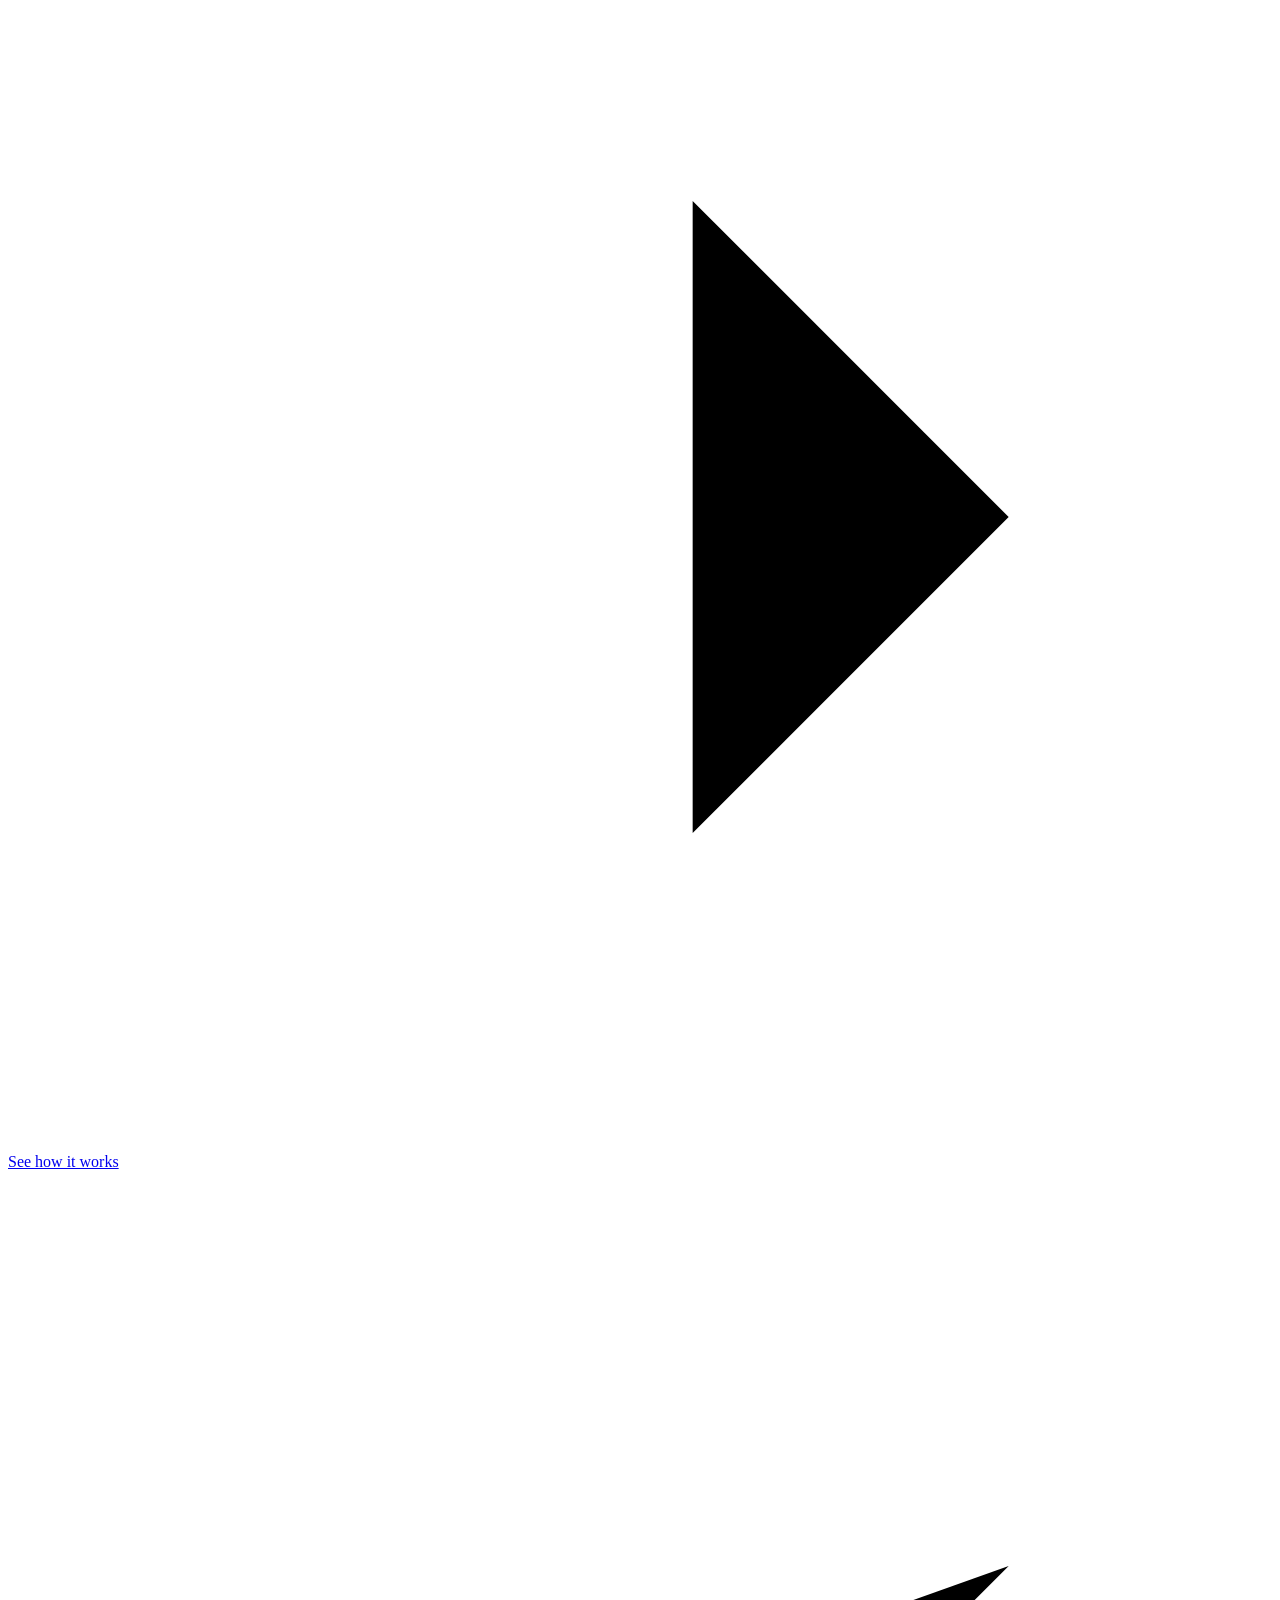
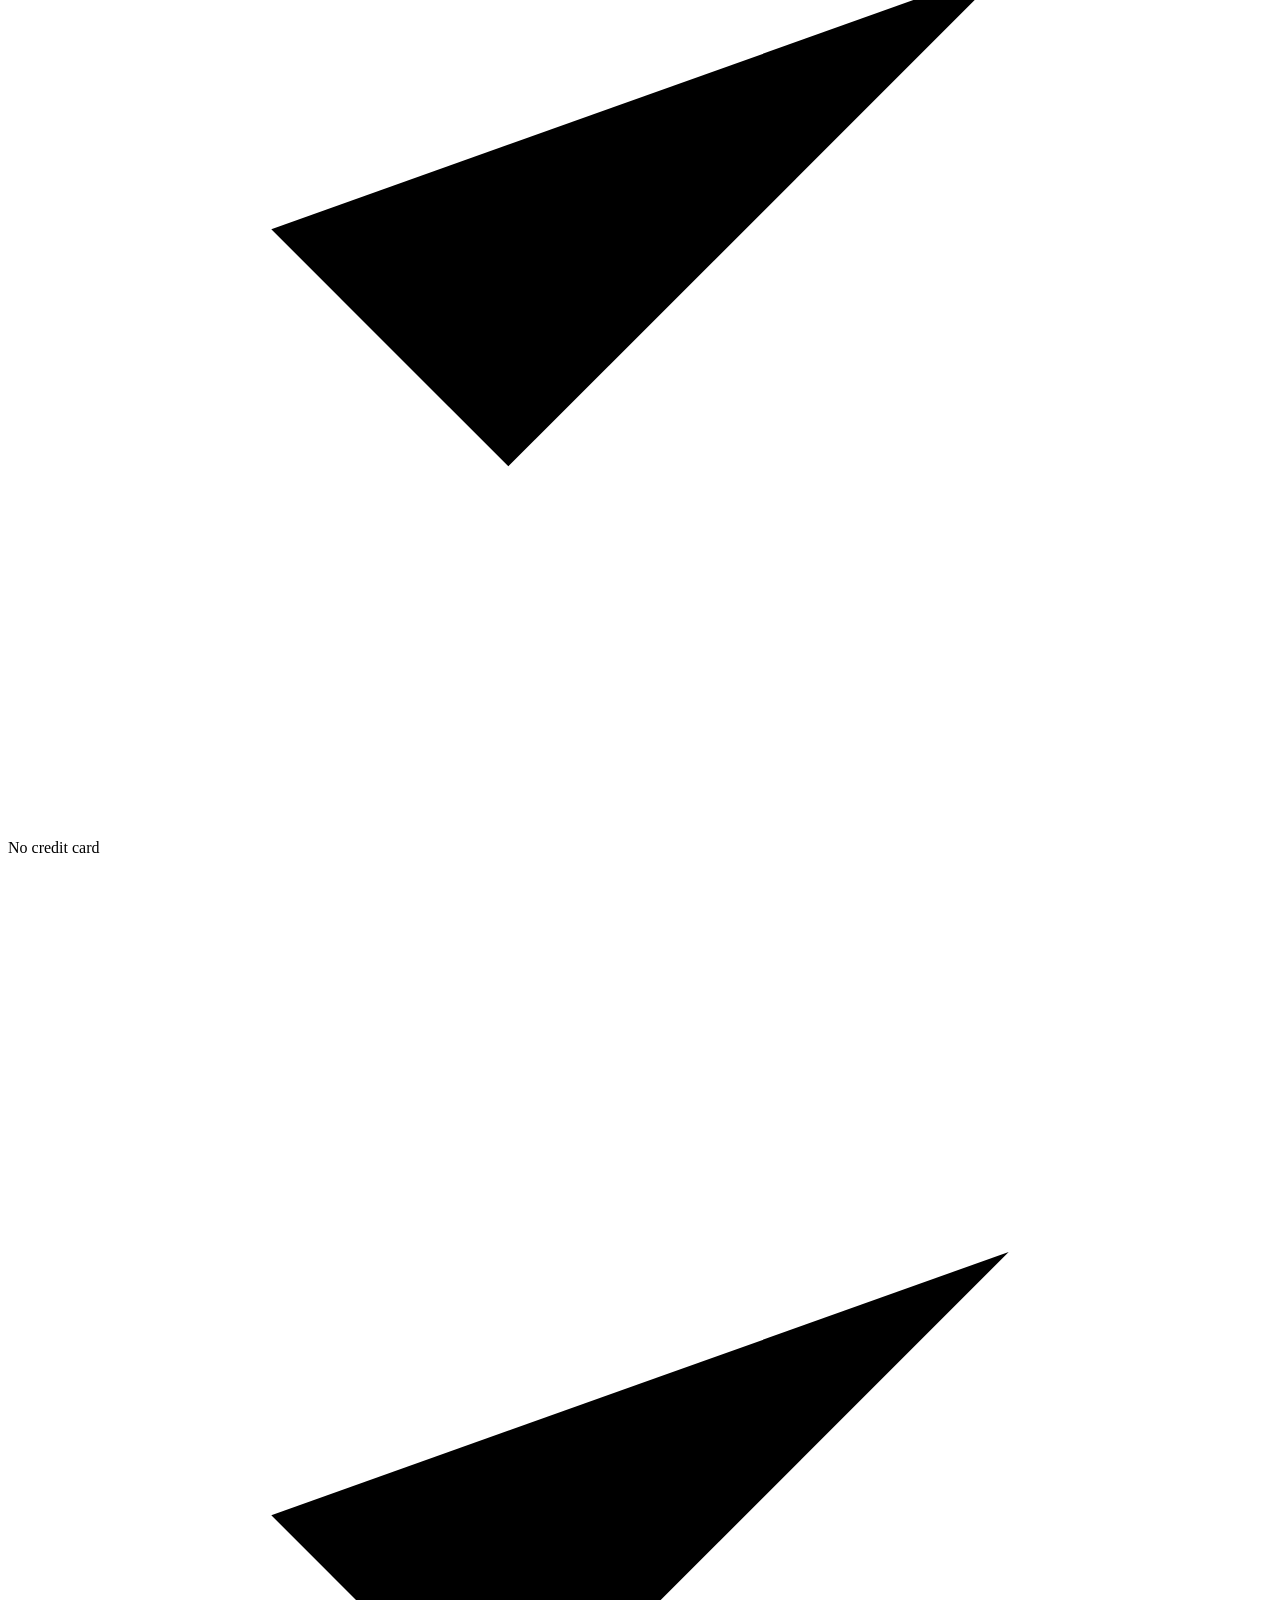
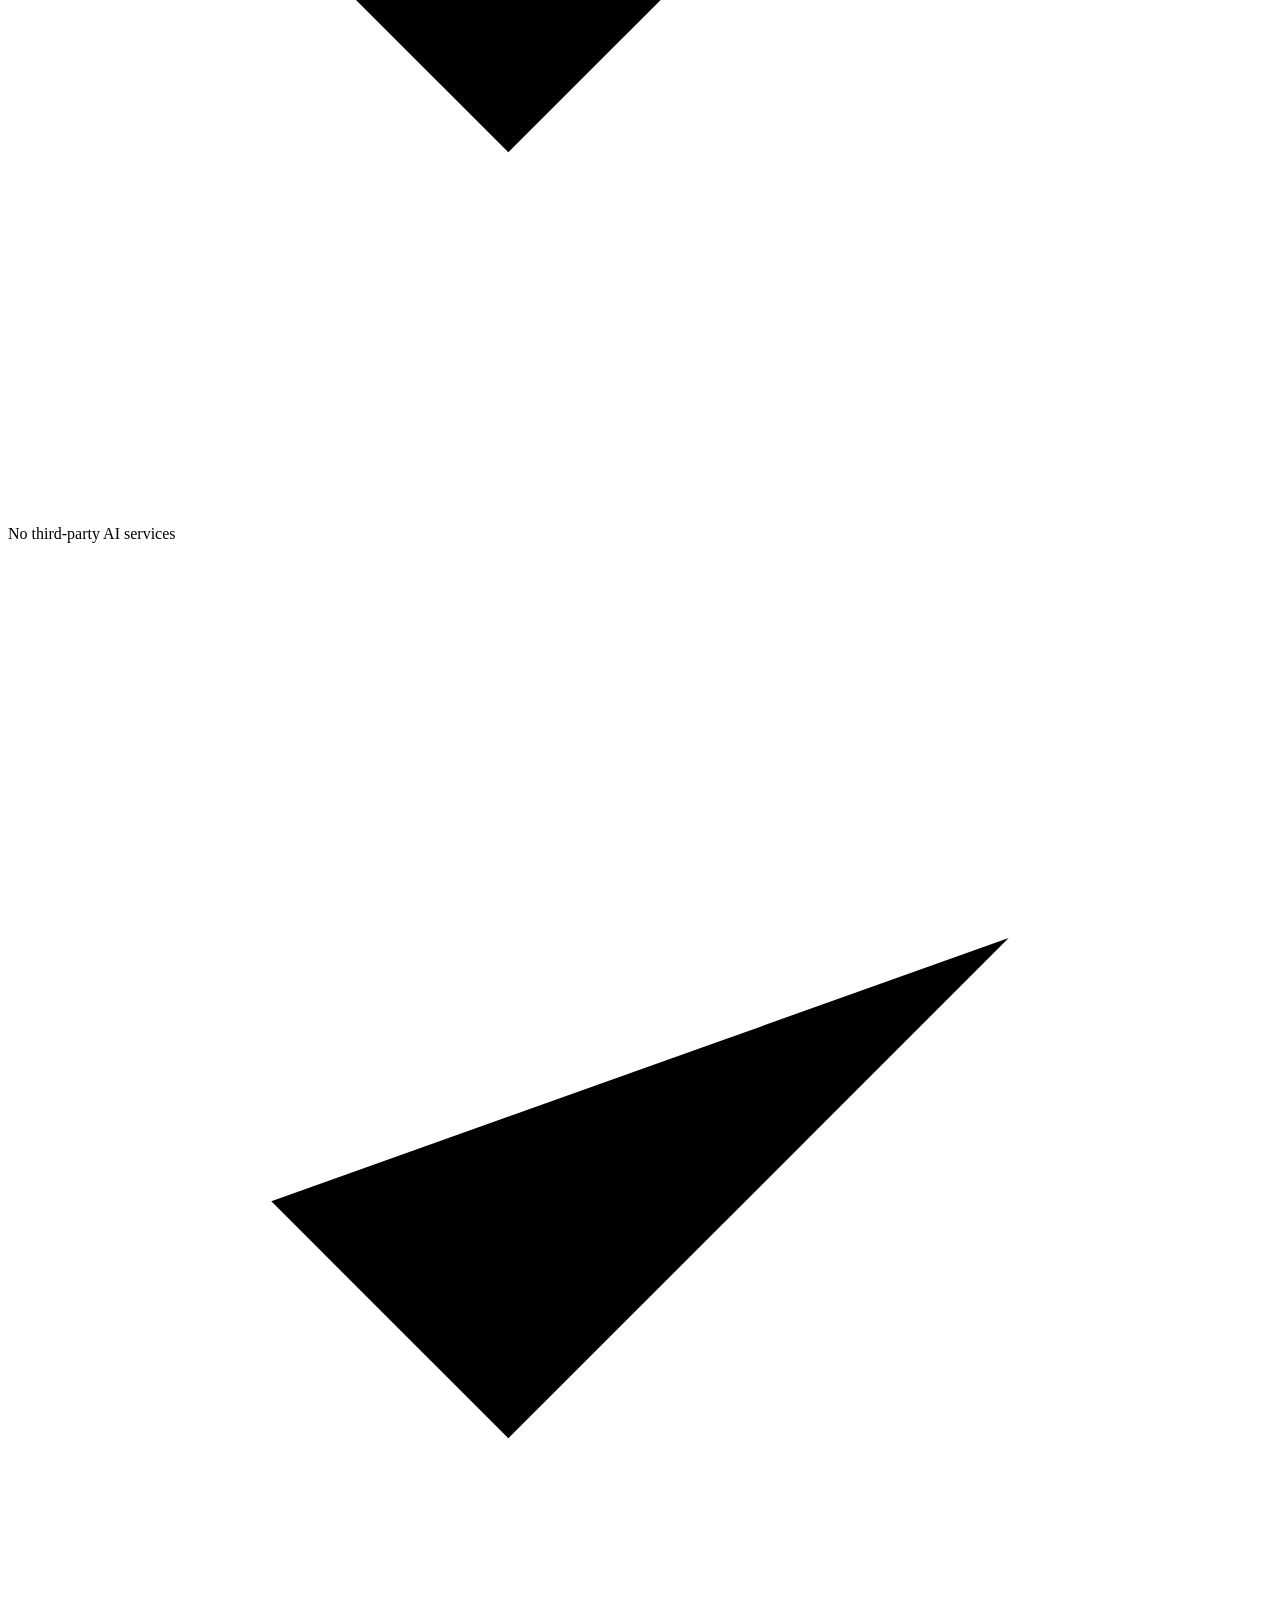
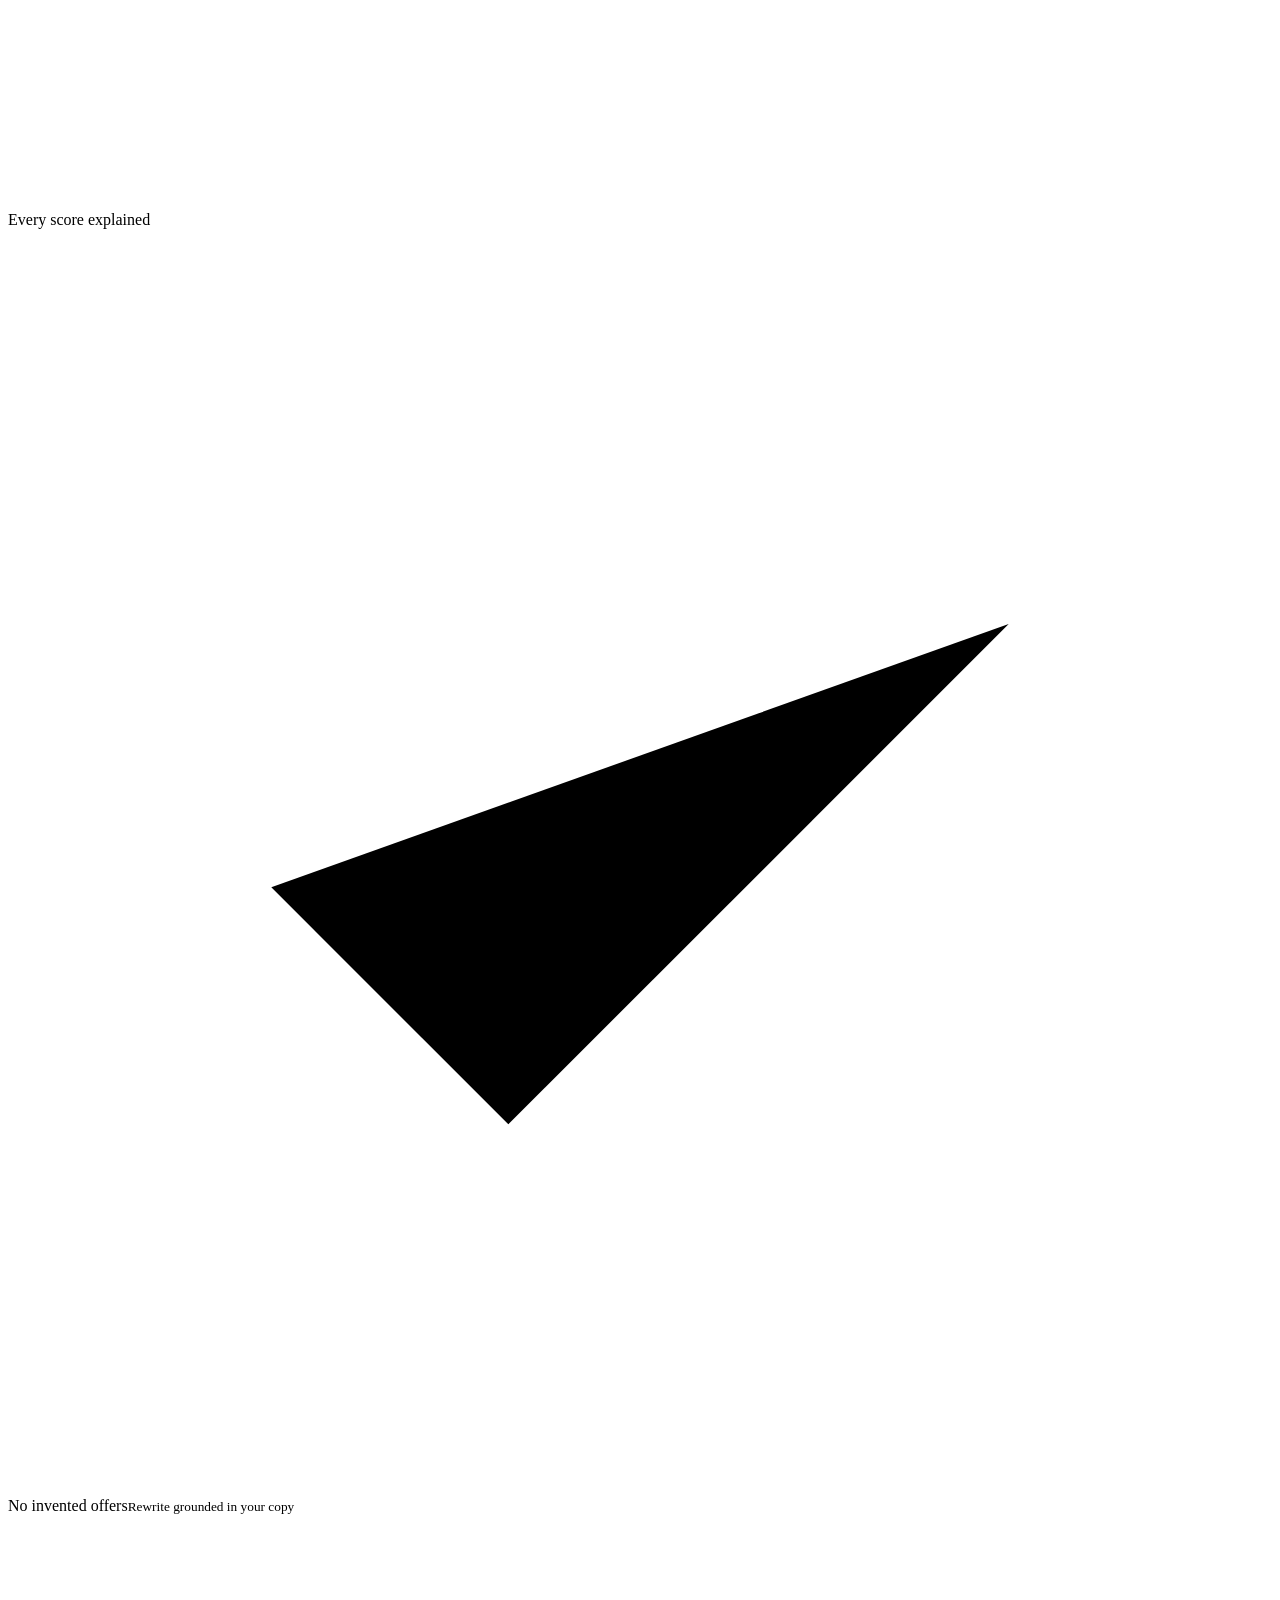
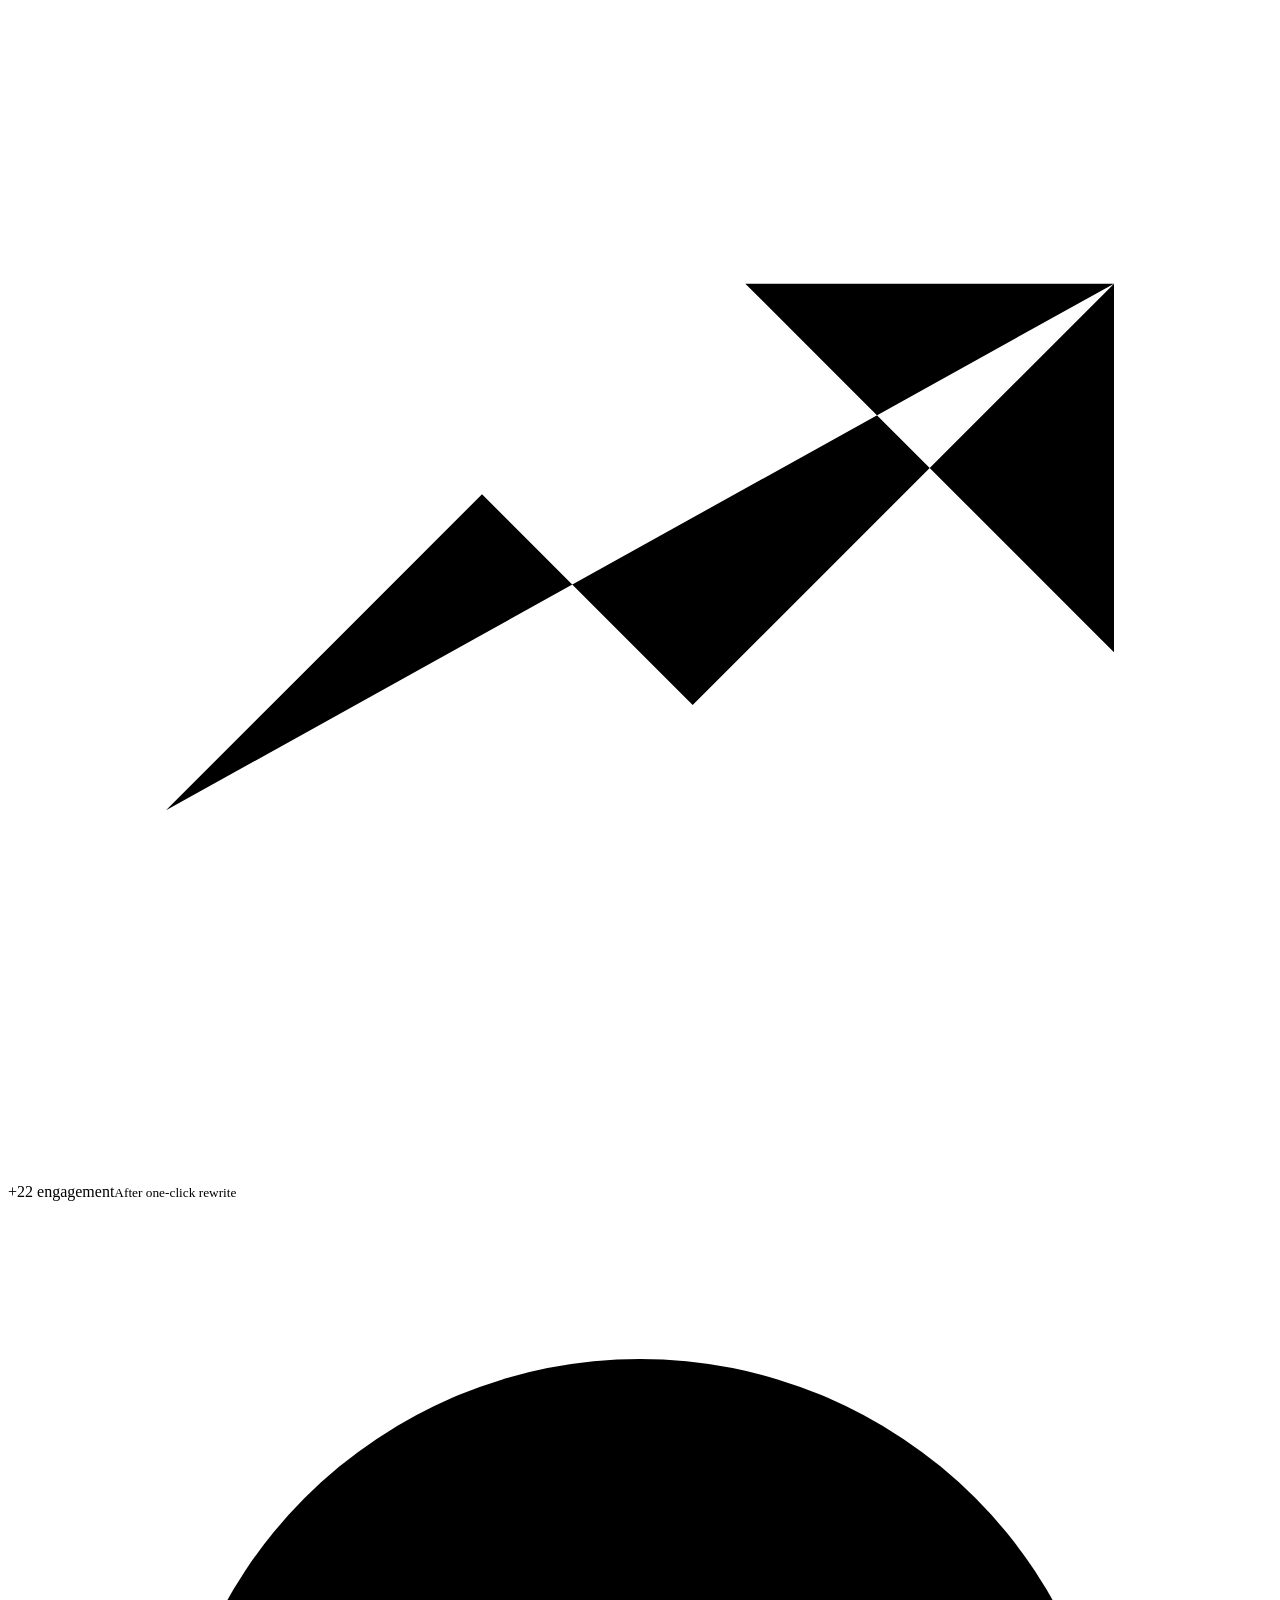
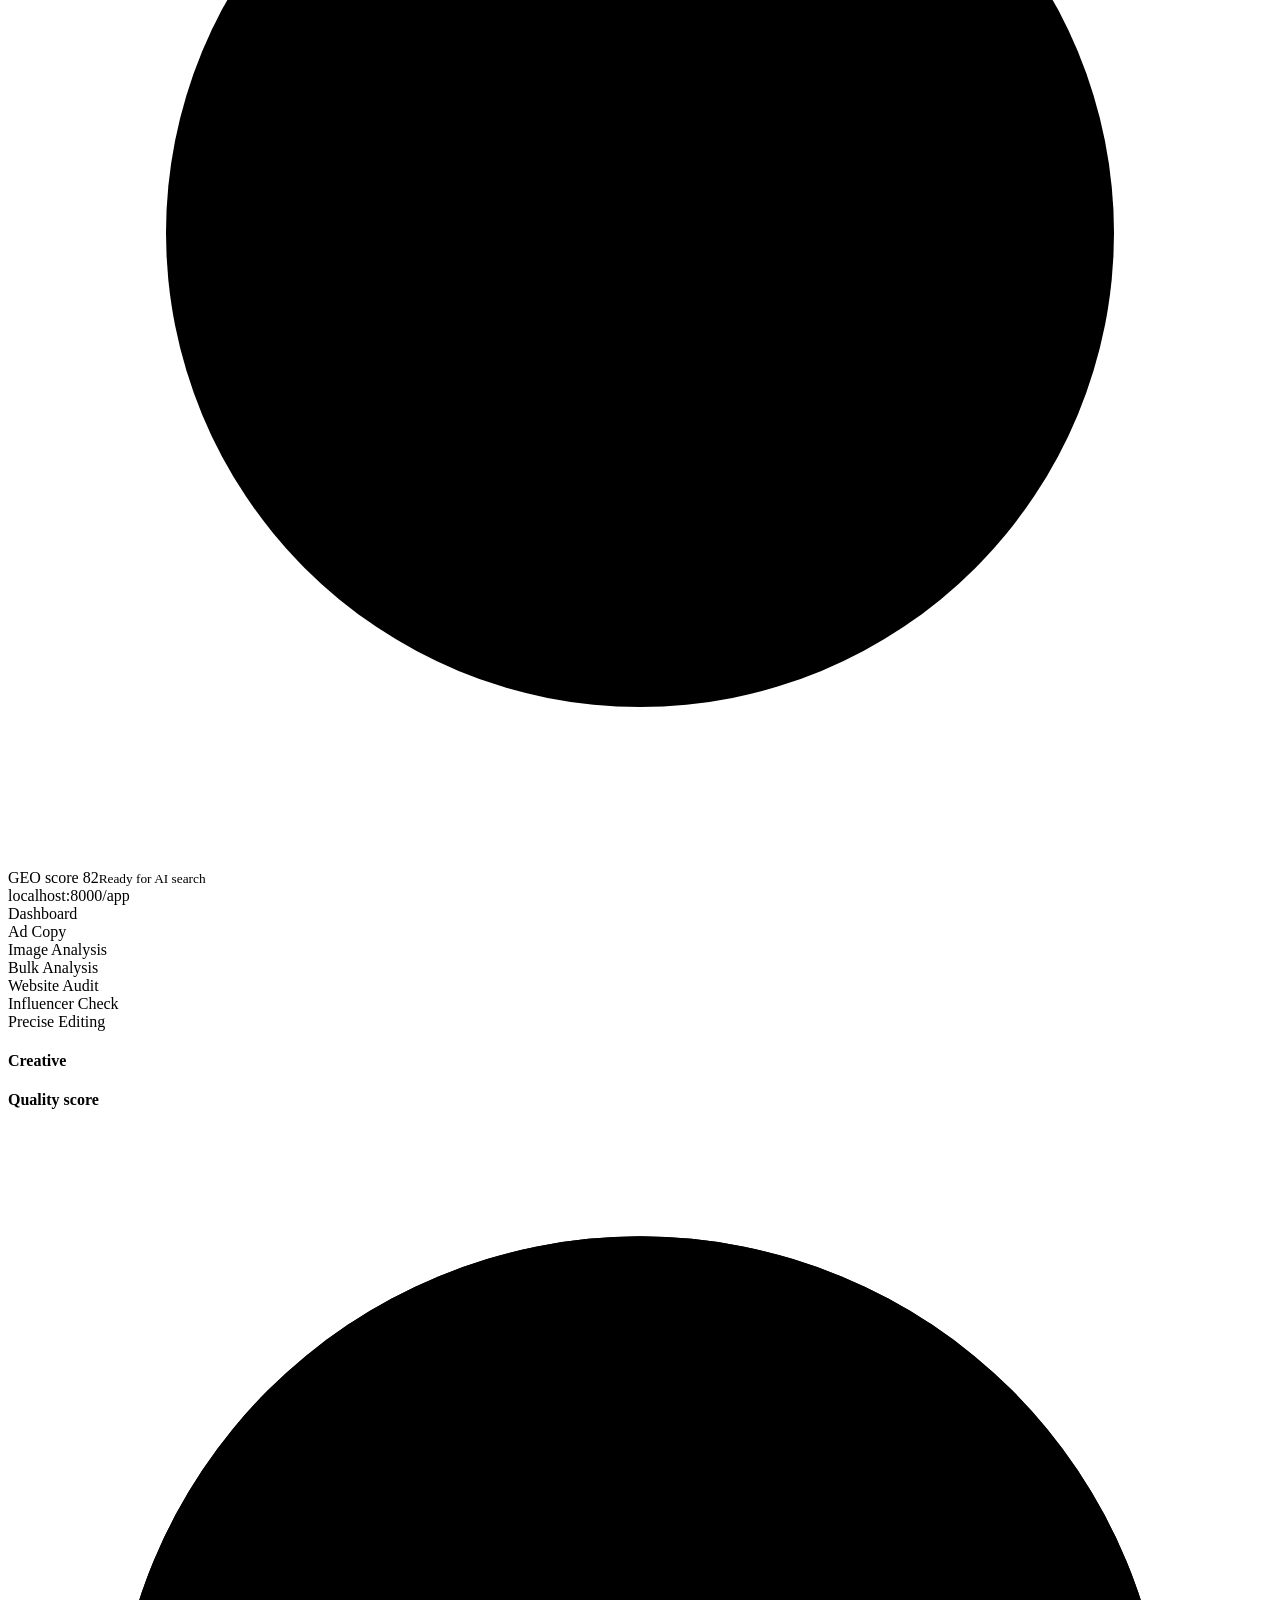
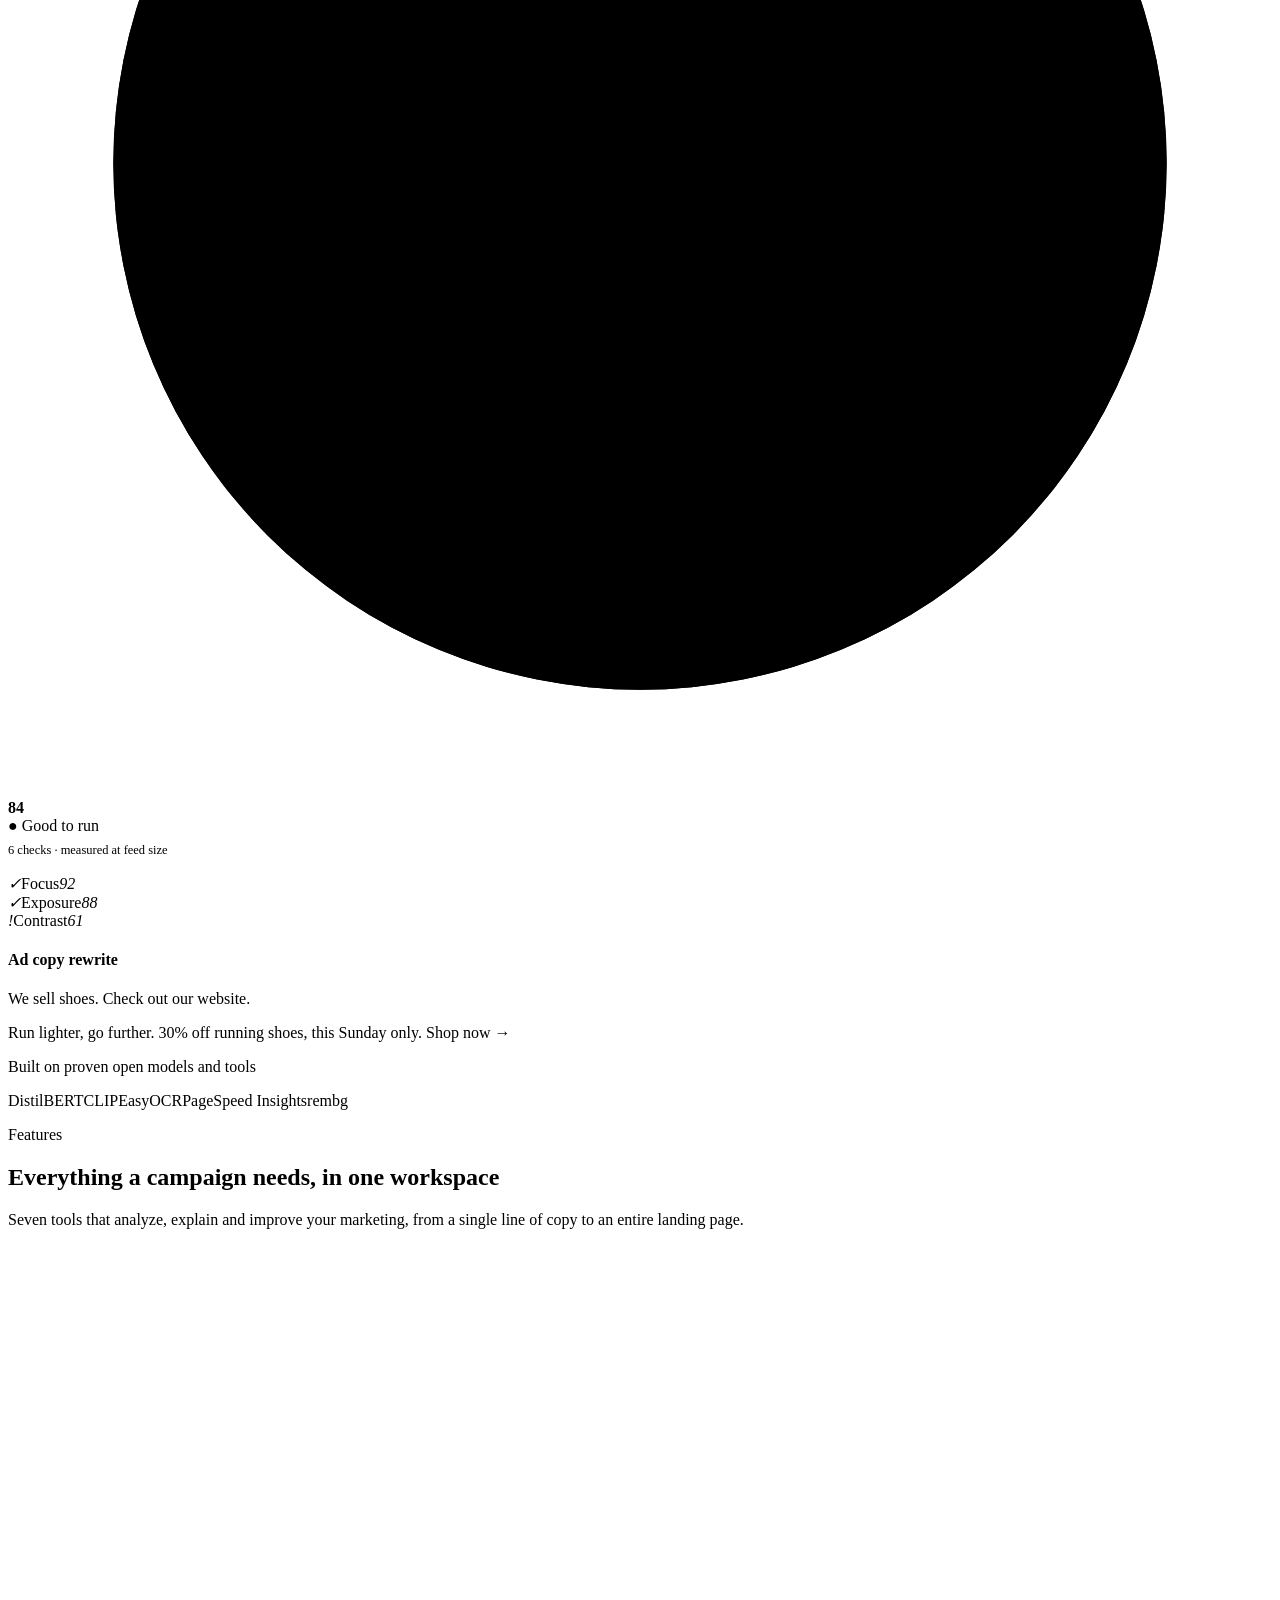
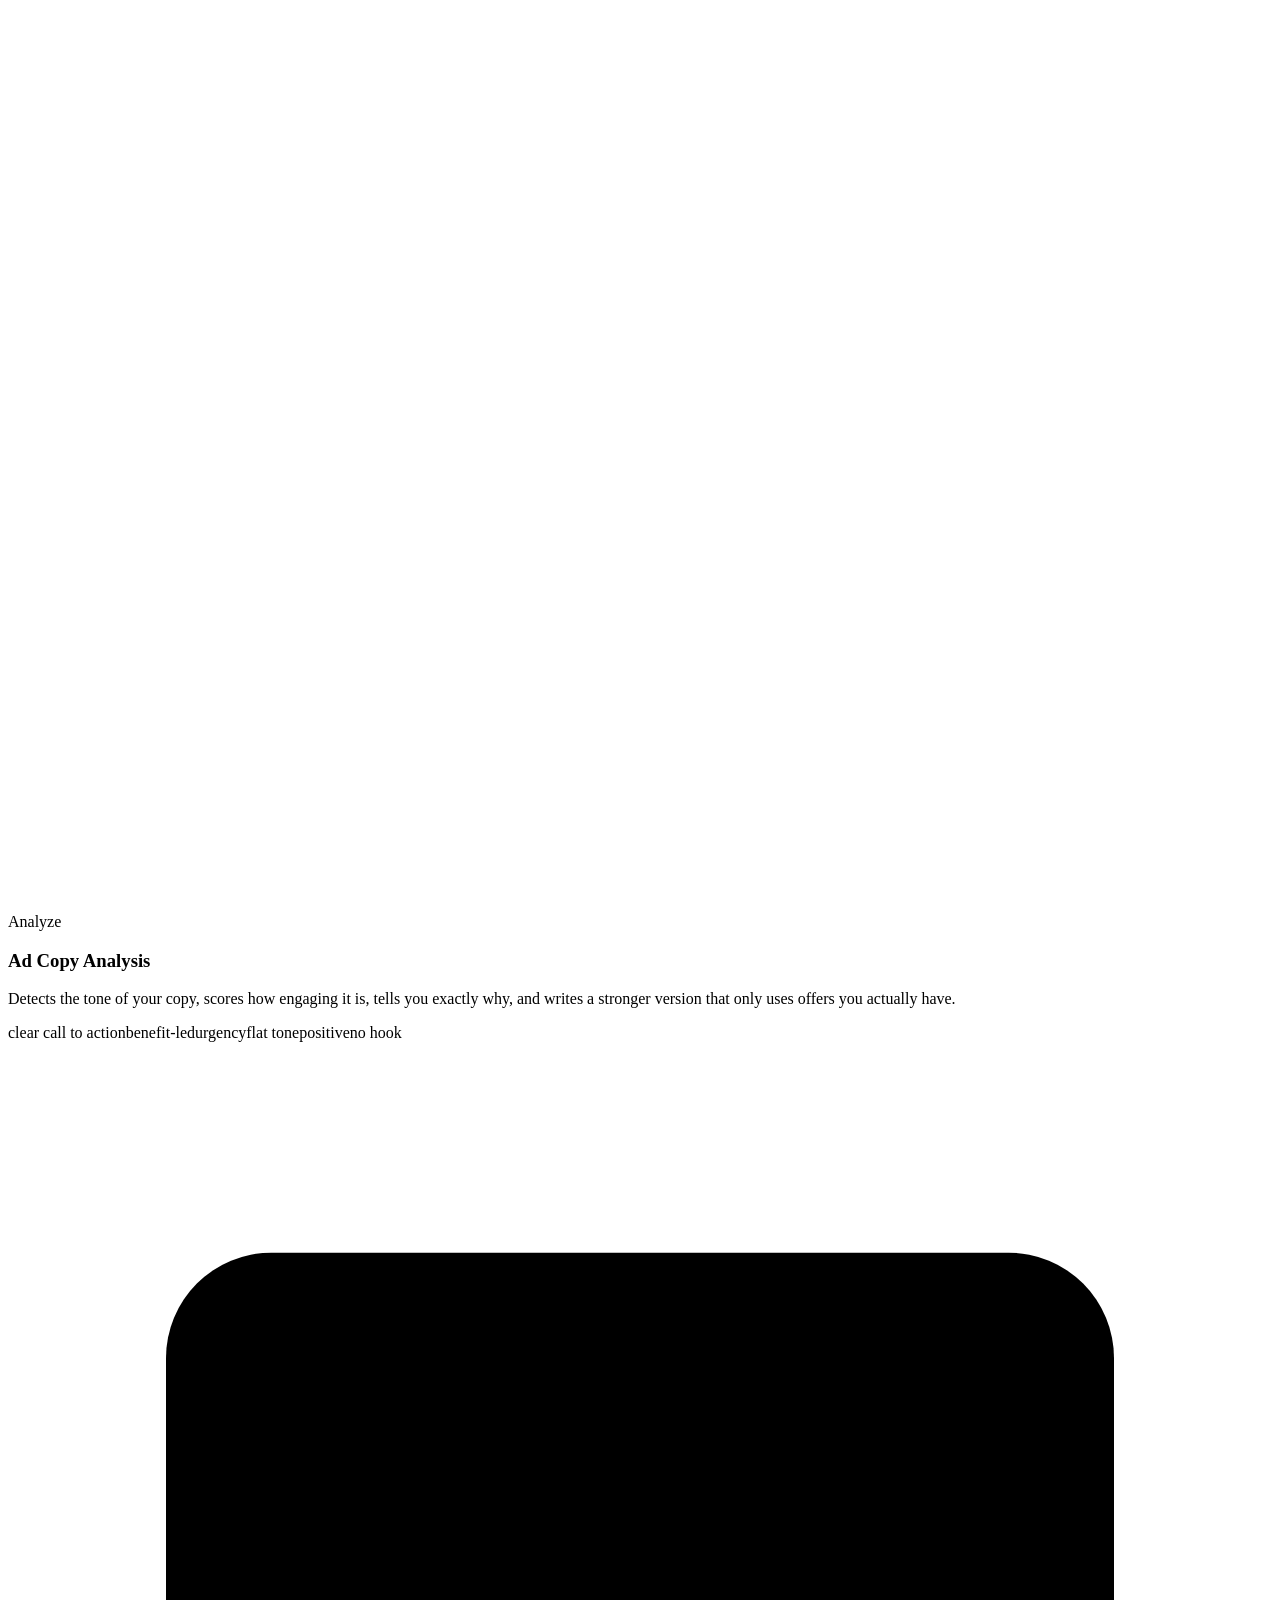
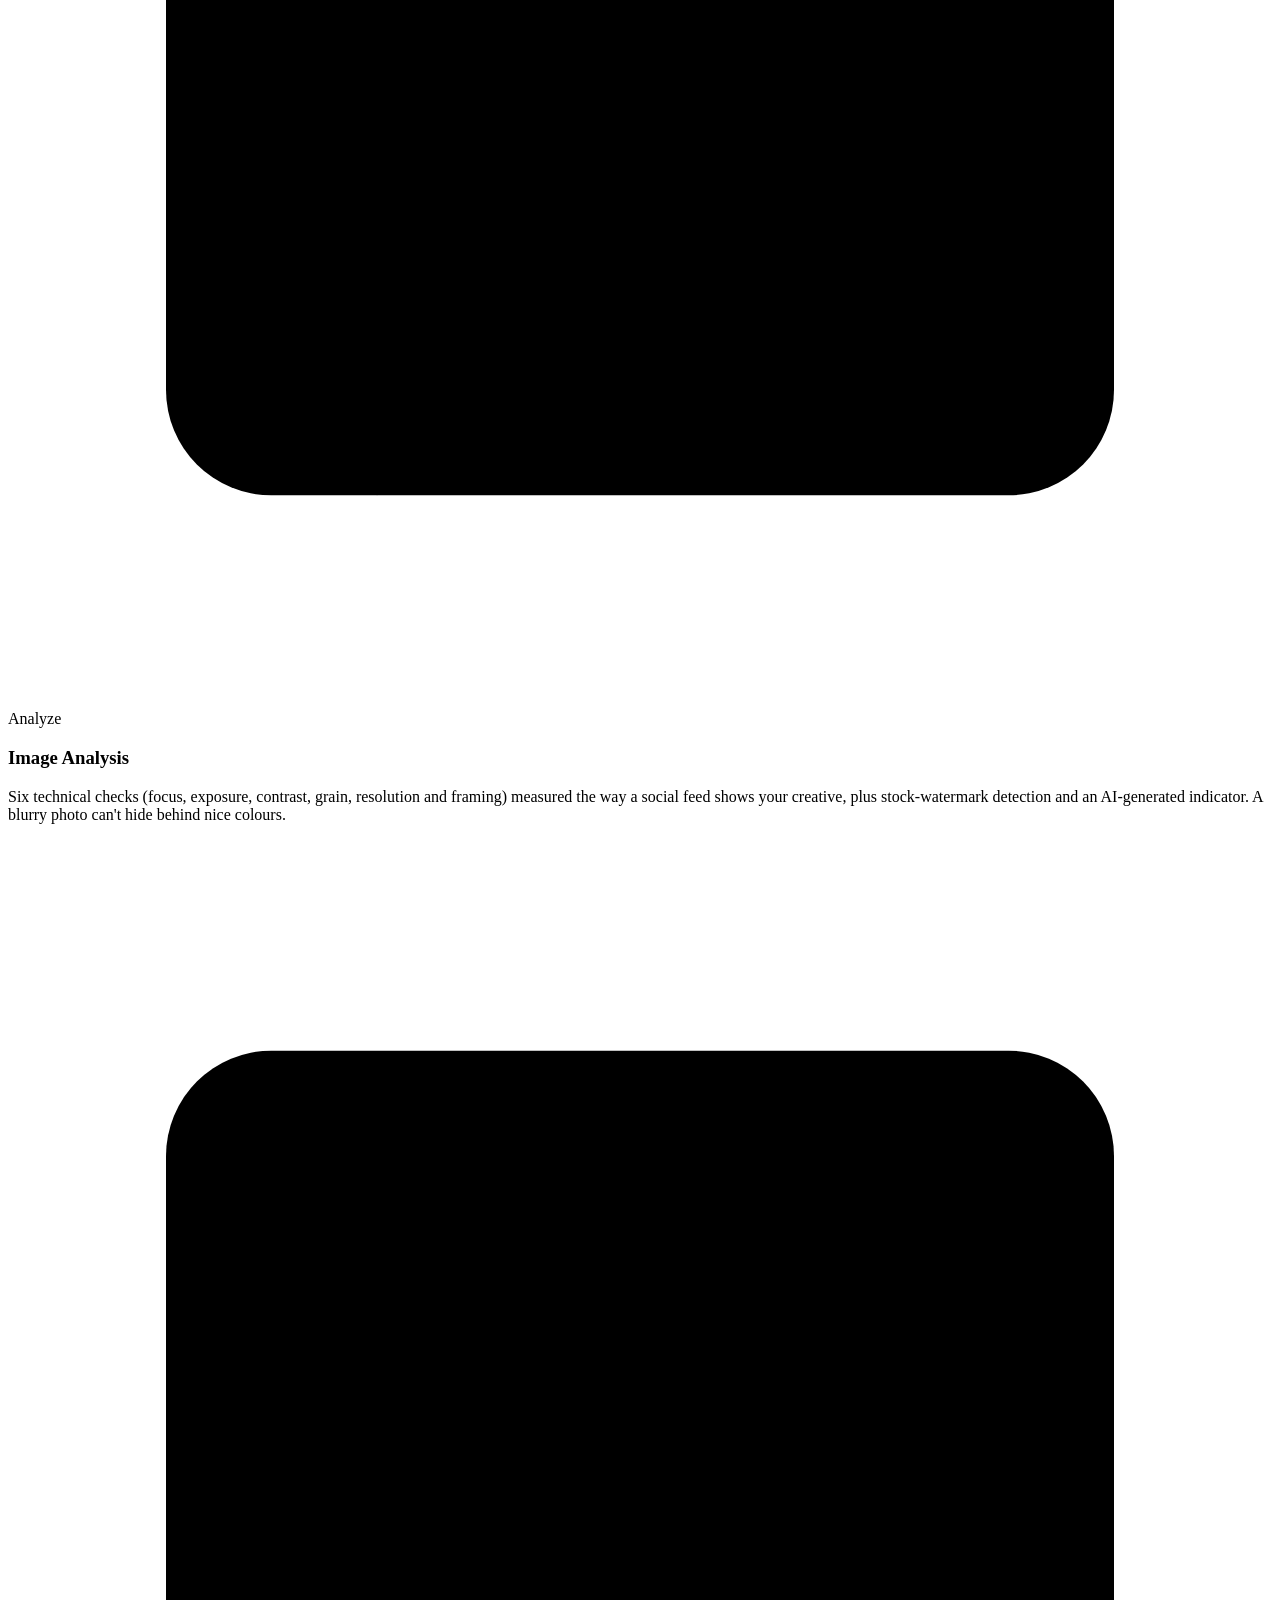
==== commit c1259b5b: "Remove Generative Editing from the app Stable Diffusion img2img garbles the text on text-heavy ads, " ====
--- a/web/landing.html
+++ b/web/landing.html
@@ -70,7 +70,7 @@
             <div class="mock-body">
               <div class="mock-side">
                 <div>Dashboard</div><div>Ad Copy</div><div class="on">Image Analysis</div><div>Bulk Analysis</div>
-                <div>Website Audit</div><div>Generative Editing</div><div>Precise Editing</div>
+                <div>Website Audit</div><div>Influencer Check</div><div>Precise Editing</div>
               </div>
               <div class="mock-main">
                 <div class="mock-card"><h4>Creative</h4><div class="mock-img"></div></div>
@@ -102,7 +102,7 @@
     <section class="strip">
       <div class="container">
         <p>Built on proven open models and tools</p>
-        <div class="strip-row"><span>DistilBERT</span><span>CLIP</span><span>Stable Diffusion</span><span>EasyOCR</span><span>PageSpeed Insights</span><span>rembg</span></div>
+        <div class="strip-row"><span>DistilBERT</span><span>CLIP</span><span>EasyOCR</span><span>PageSpeed Insights</span><span>rembg</span></div>
       </div>
     </section>
 
@@ -112,7 +112,7 @@
         <div class="section-head reveal">
           <p class="kicker">Features</p>
           <h2>Everything a campaign needs, <span class="gradient-text">in one workspace</span></h2>
-          <p>Eight tools that analyze, explain and improve your marketing, from a single line of copy to an entire landing page.</p>
+          <p>Seven tools that analyze, explain and improve your marketing, from a single line of copy to an entire landing page.</p>
         </div>
         <div class="bento">
           <article class="tile tile-lg reveal">
@@ -144,18 +144,13 @@
             <h3>Influencer Check</h3>
             <p>Compares likes and comments with follower count to spot bought followers and bought likes before you pay a creator.</p>
           </article>
-          <article class="tile tile-md reveal">
-            <span class="t-ico c5"><svg class="ico" viewBox="0 0 24 24"><path d="M12 3l1.8 4.7 4.7 1.8-4.7 1.8L12 16l-1.8-4.7-4.7-1.8 4.7-1.8z"/><path d="M19 15l.8 2.2 2.2.8-2.2.8L19 21l-.8-2.2-2.2-.8 2.2-.8z"/></svg></span>
-            <h3>Generative Editing</h3>
-            <p>Describe a new style or scene and Stable Diffusion restyles your creative, with before and after scores.</p>
-          </article>
-          <article class="tile tile-md reveal reveal-d1">
+          <article class="tile tile-lg reveal reveal-d1">
             <span class="t-ico c6"><svg class="ico" viewBox="0 0 24 24"><circle cx="12" cy="12" r="8"/><circle cx="12" cy="12" r="3"/><path d="M12 2v3M12 19v3M2 12h3M19 12h3"/></svg></span>
             <span class="t-tag">Create &amp; edit</span>
             <h3>Precise Editing</h3>
             <p>Remove a busy background in one click, or find the text in an image and replace it, perfect for changing a price or a date without opening a design tool.</p>
           </article>
-          <article class="tile tile-md reveal reveal-d2">
+          <article class="tile tile-lg reveal reveal-d2">
             <span class="t-ico c7"><svg class="ico" viewBox="0 0 24 24"><path d="M12 20h9"/><path d="M16.5 3.5a2.1 2.1 0 0 1 3 3L7 19l-4 1 1-4z"/></svg></span>
             <span class="t-tag">Create &amp; edit</span>
             <h3>Canvas Editor</h3>
@@ -253,7 +248,7 @@
           <details><summary>What is GEO?</summary>
             <p>Generative Engine Optimization: how ready your page is to be found, understood and cited by AI assistants and AI search. The audit checks things like structured data, clear answers, and whether AI crawlers are allowed.</p></details>
           <details><summary>Do I need a powerful computer or a GPU?</summary>
-            <p>No. Copy, image and website analysis run comfortably on a normal laptop. Generative Editing works on a CPU too, but a GPU makes it much faster.</p></details>
+            <p>No. Every tool runs comfortably on a normal laptop. A GPU or an Apple-silicon Mac just makes the AI rewrites faster.</p></details>
           <details><summary>Can it use my own trained models?</summary>
             <p>Yes. If you fine-tune the sentiment model or train the image engagement model on your own data, the app picks them up automatically and shows which one is in use.</p></details>
           <details><summary>Does it cost anything?</summary>
@@ -285,7 +280,7 @@
           <p>AdLens: An AI Driven Multimodal Marketing Assistant. Analysis and editing for ad copy, creatives and landing pages.</p>
         </div>
         <div><h4>Analyze</h4><ul><li><a href="/app#/copy">Ad Copy</a></li><li><a href="/app#/image">Image Analysis</a></li><li><a href="/app#/bulk">Bulk Analysis</a></li><li><a href="/app#/website">Website Audit</a></li><li><a href="/app#/influencer">Influencer Check</a></li></ul></div>
-        <div><h4>Create</h4><ul><li><a href="/app#/generate">Generative Editing</a></li><li><a href="/app#/precise">Precise Editing</a></li><li><a href="/app#/canvas">Canvas Editor</a></li></ul></div>
+        <div><h4>Create</h4><ul><li><a href="/app#/precise">Precise Editing</a></li><li><a href="/app#/canvas">Canvas Editor</a></li></ul></div>
         <div><h4>Product</h4><ul><li><a href="#features">Features</a></li><li><a href="#why">Why us</a></li><li><a href="#faq">FAQ</a></li><li><a href="https://github.com/kashvi1504/AI-Driven-Multimodal-Marketing-Assistant">GitHub</a></li></ul></div>
       </div>
       <div class="footer-bottom"><span>© <span id="year"></span> AdLens</span><span>Private by design · Made for marketers</span></div>
